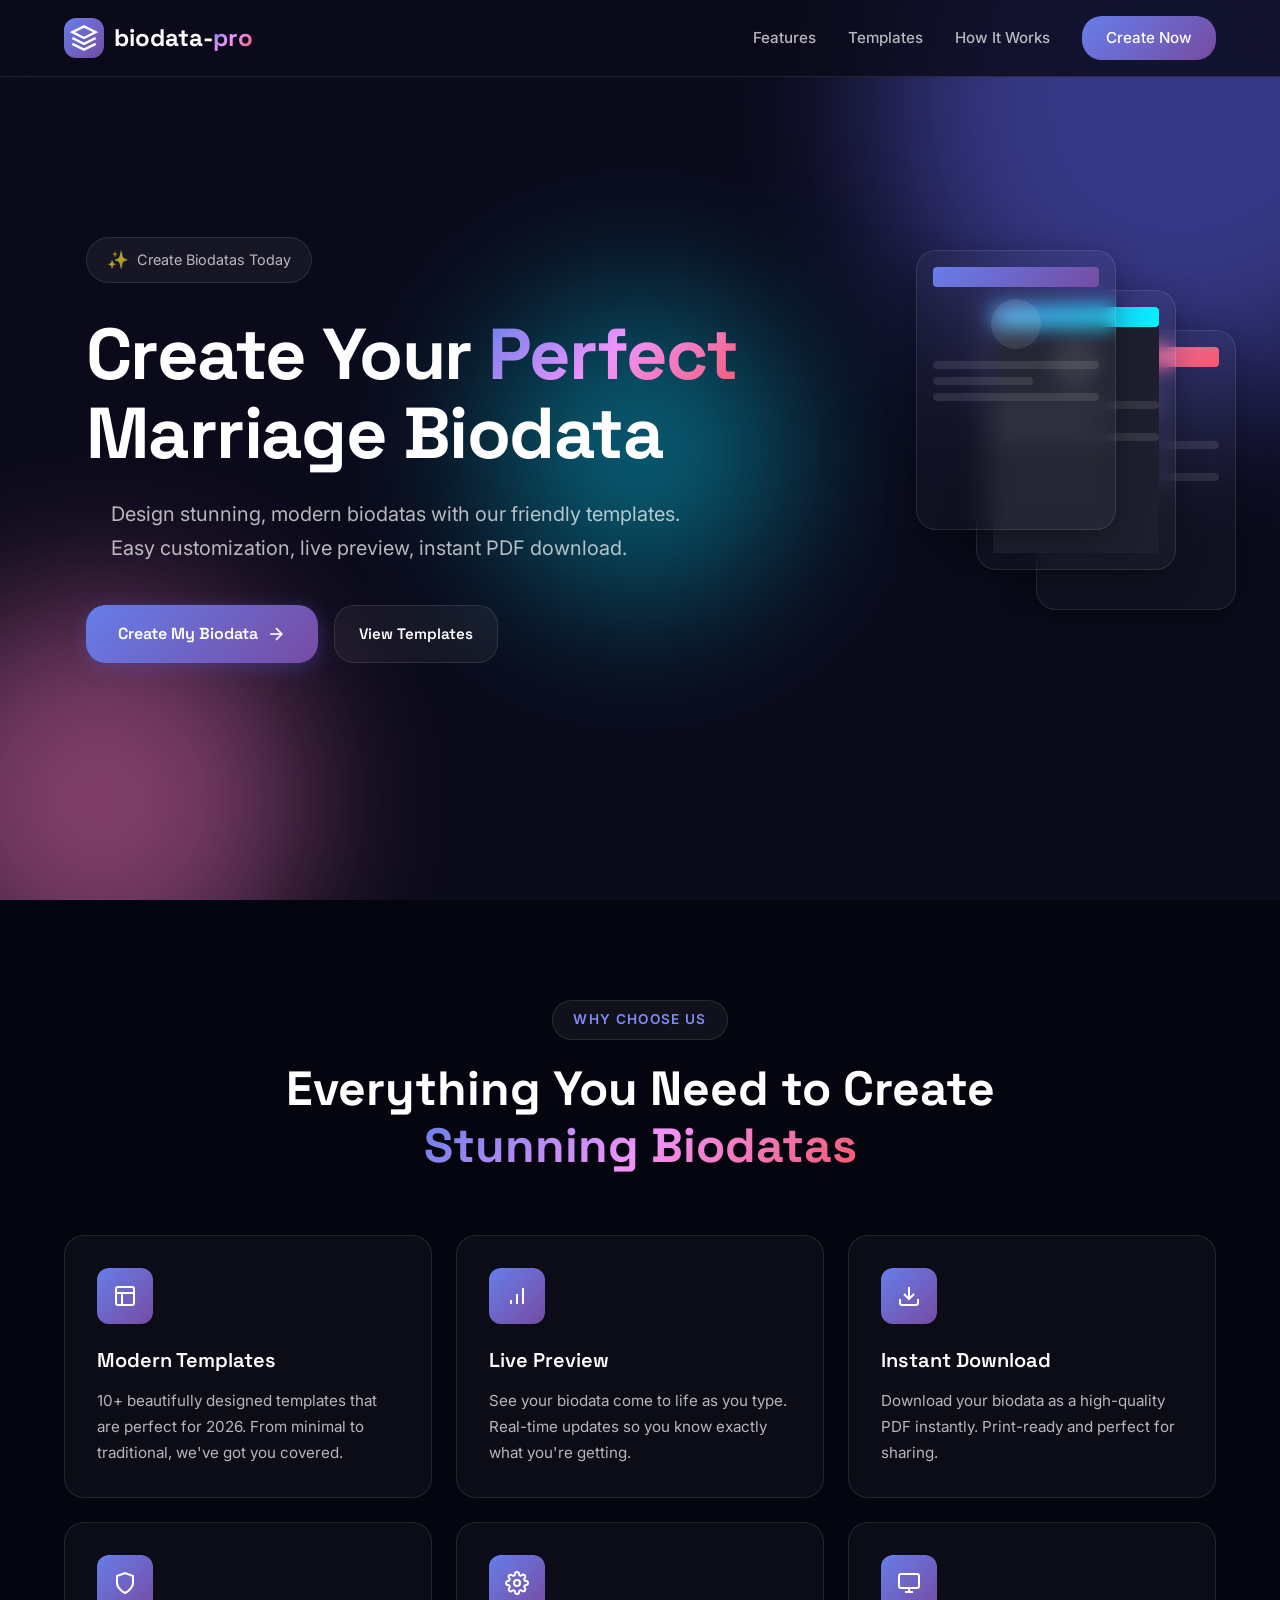
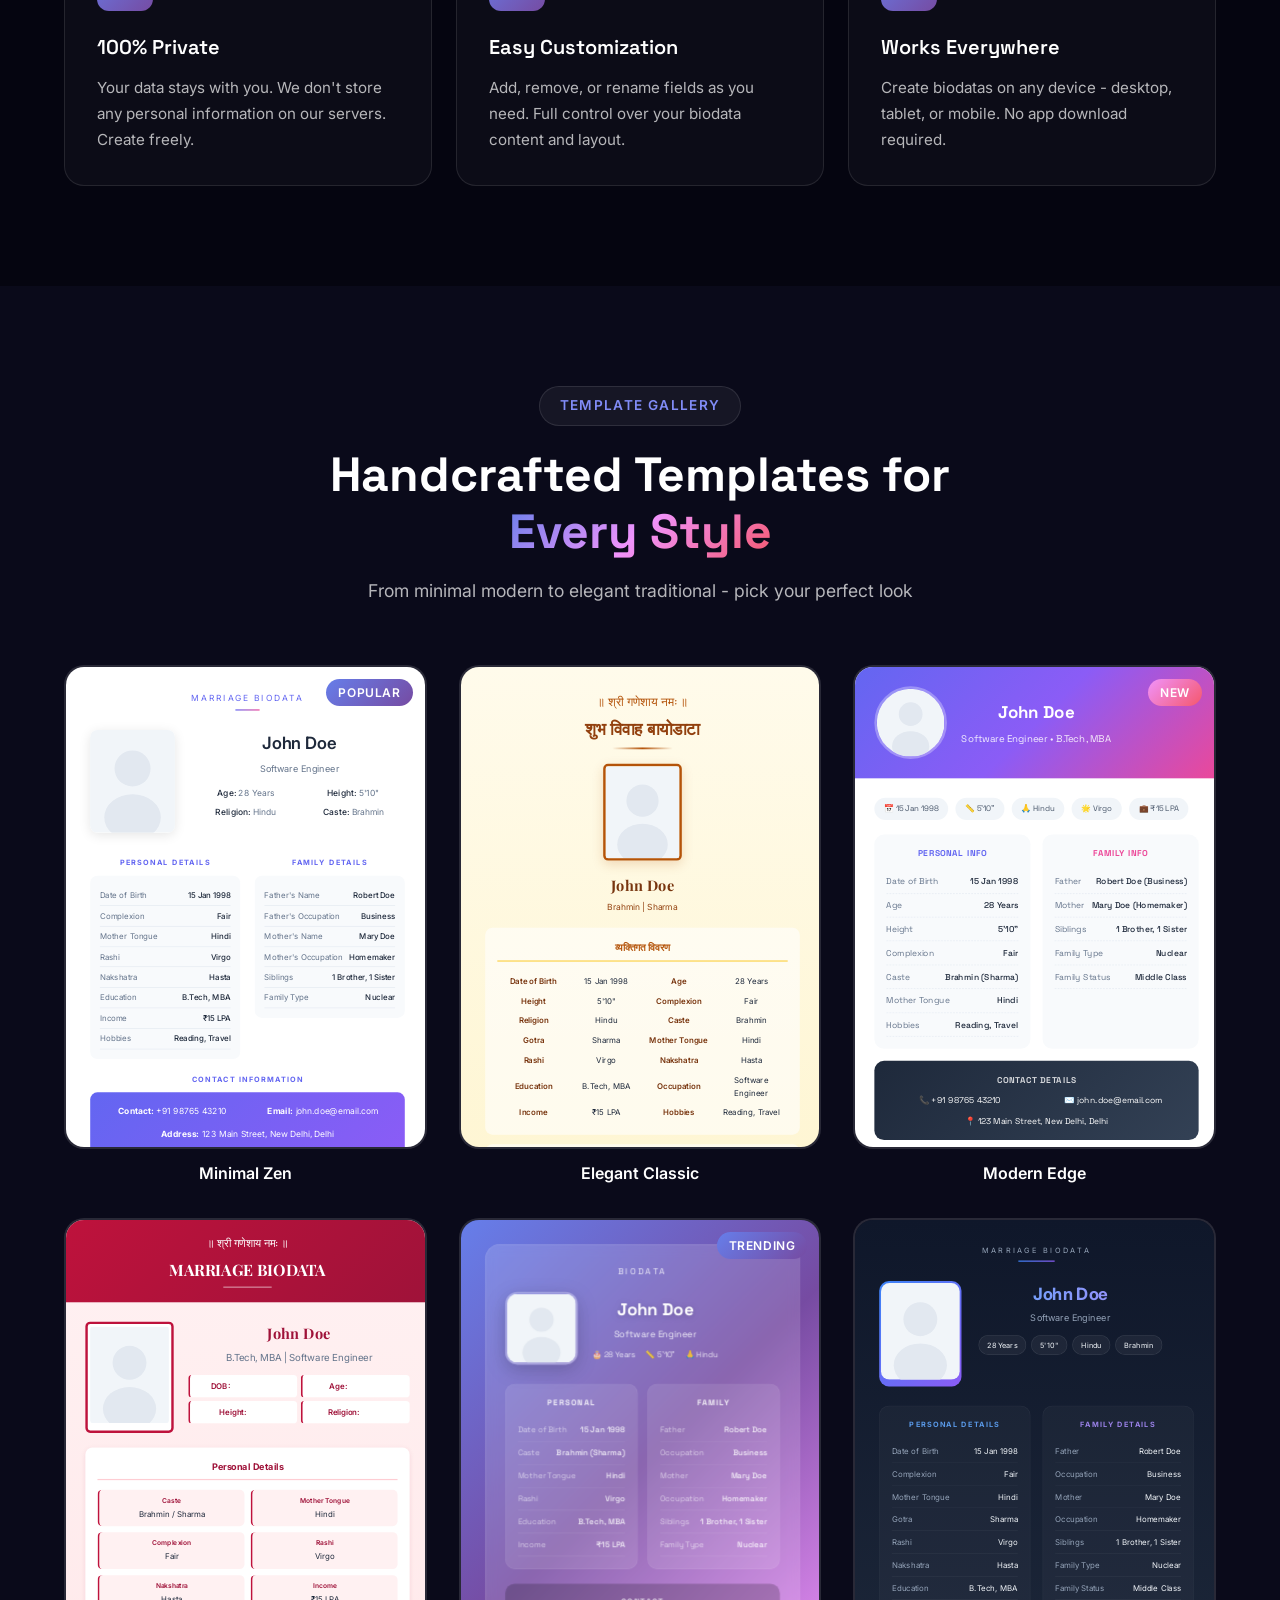
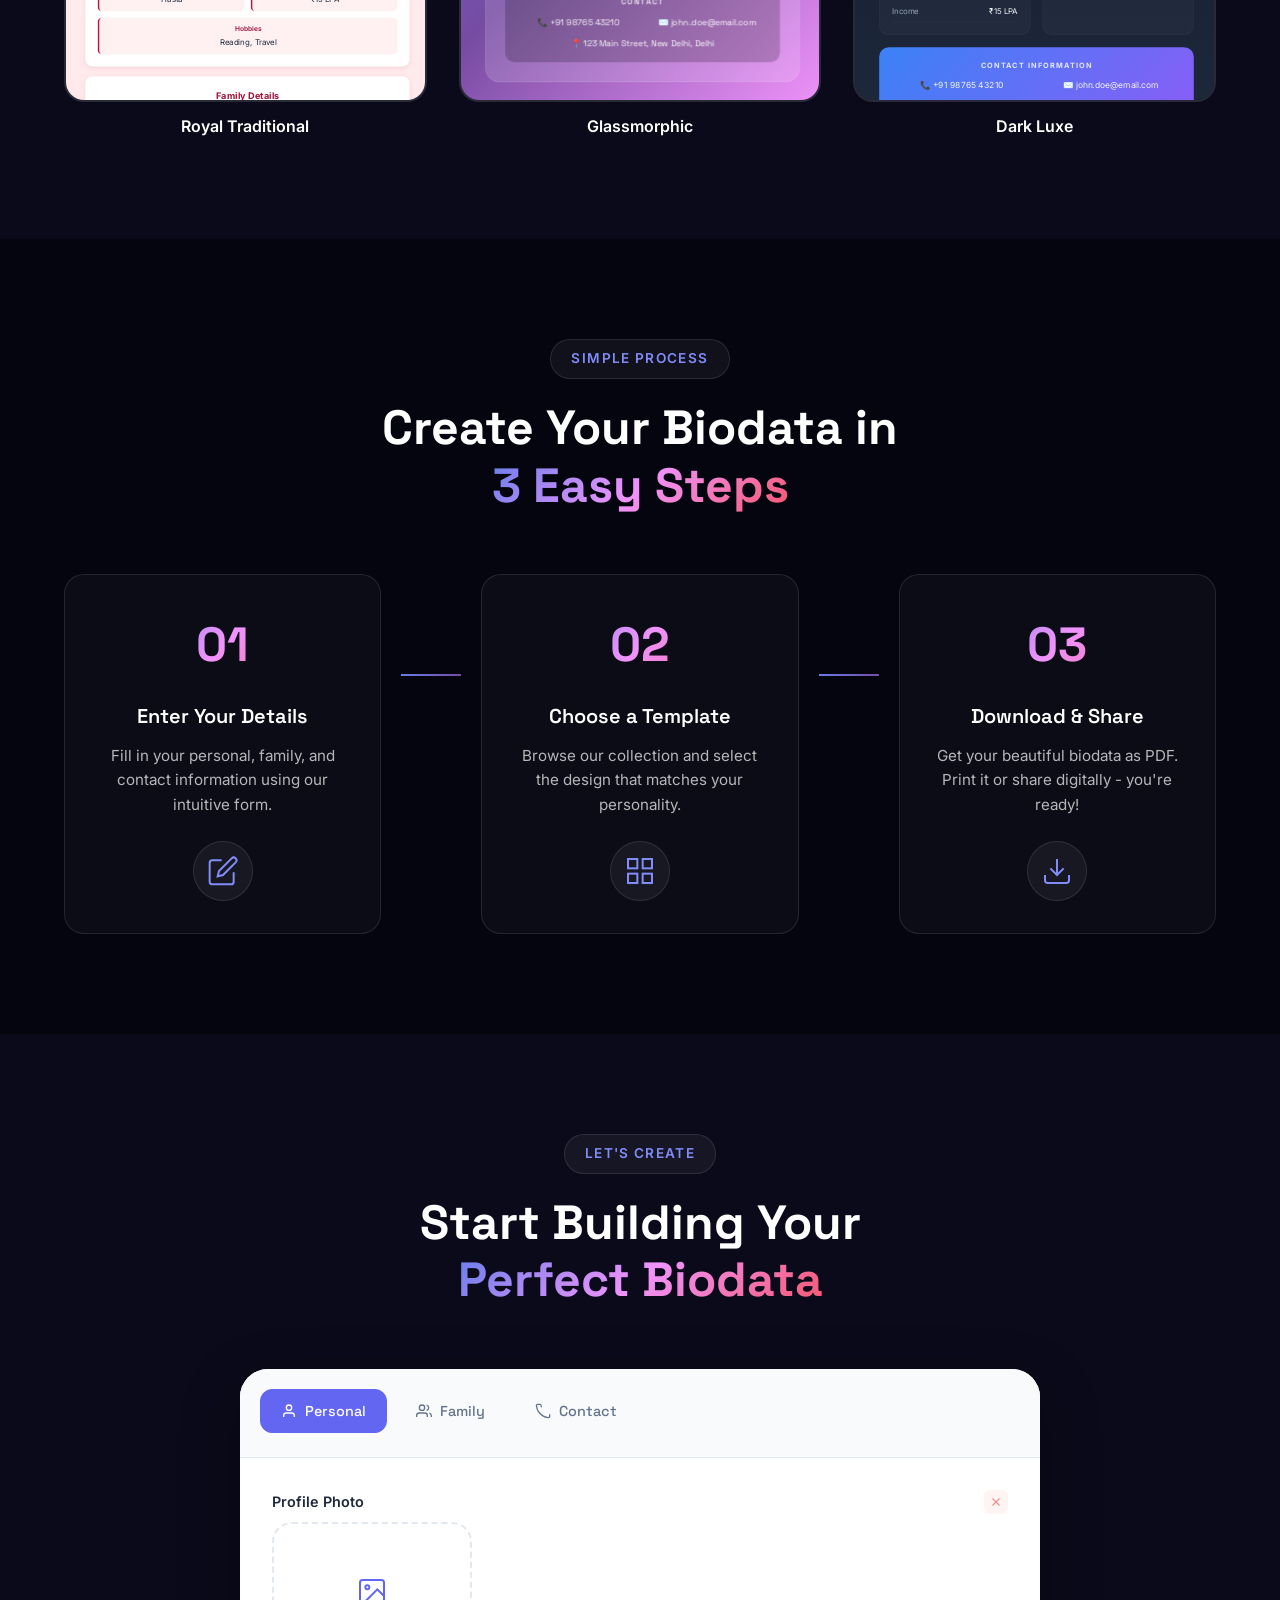
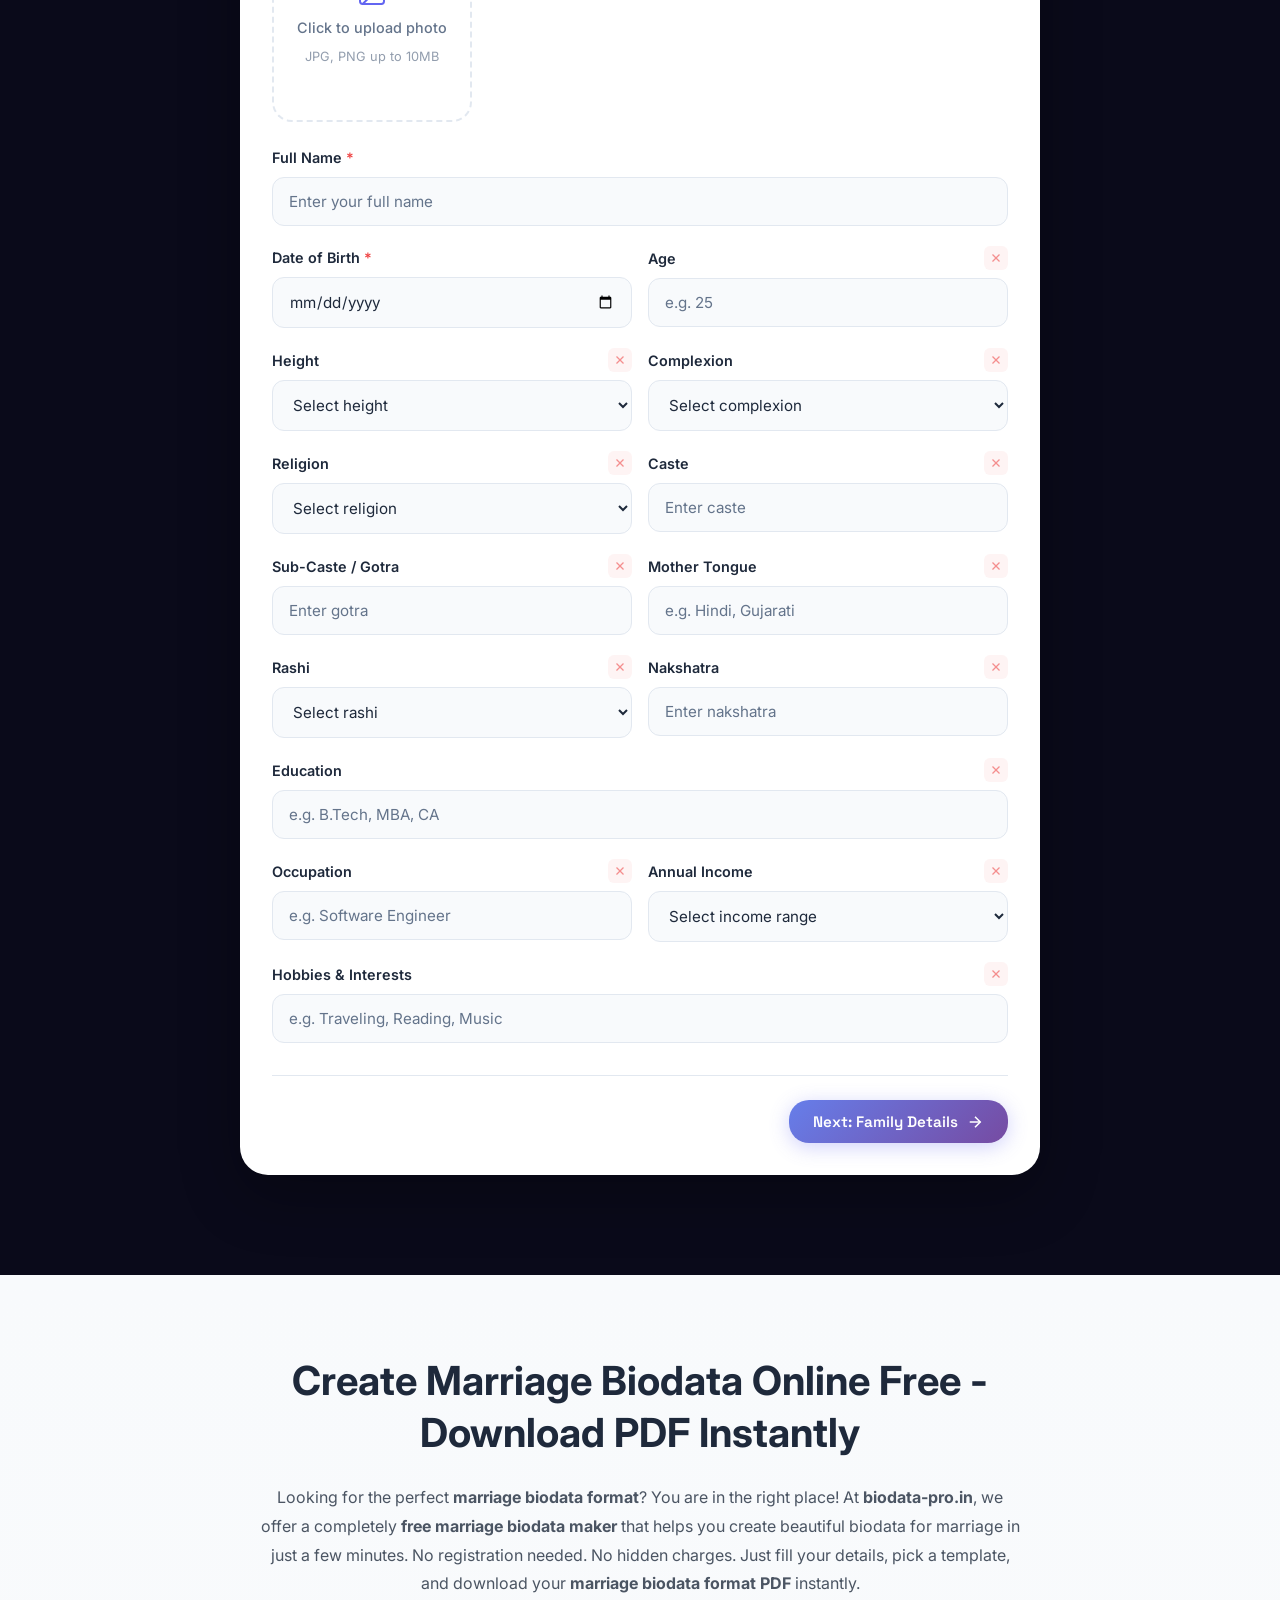
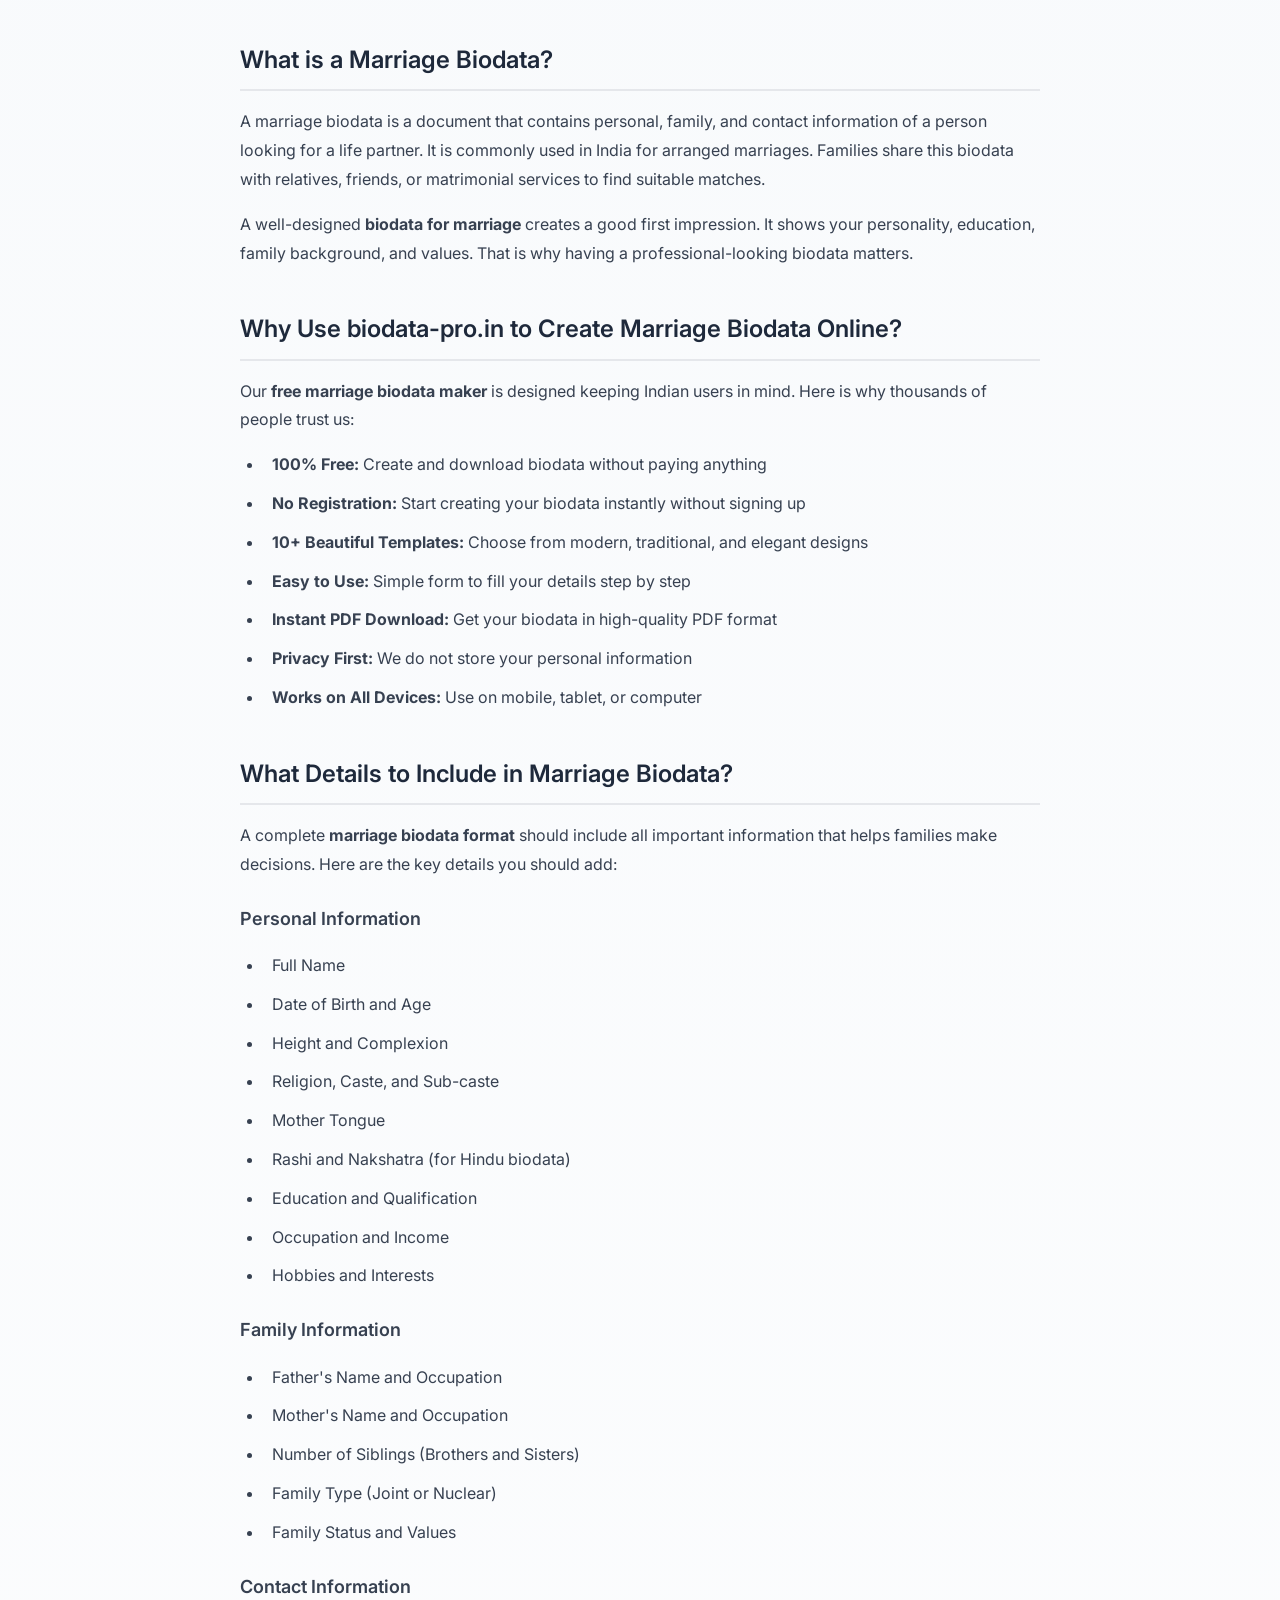
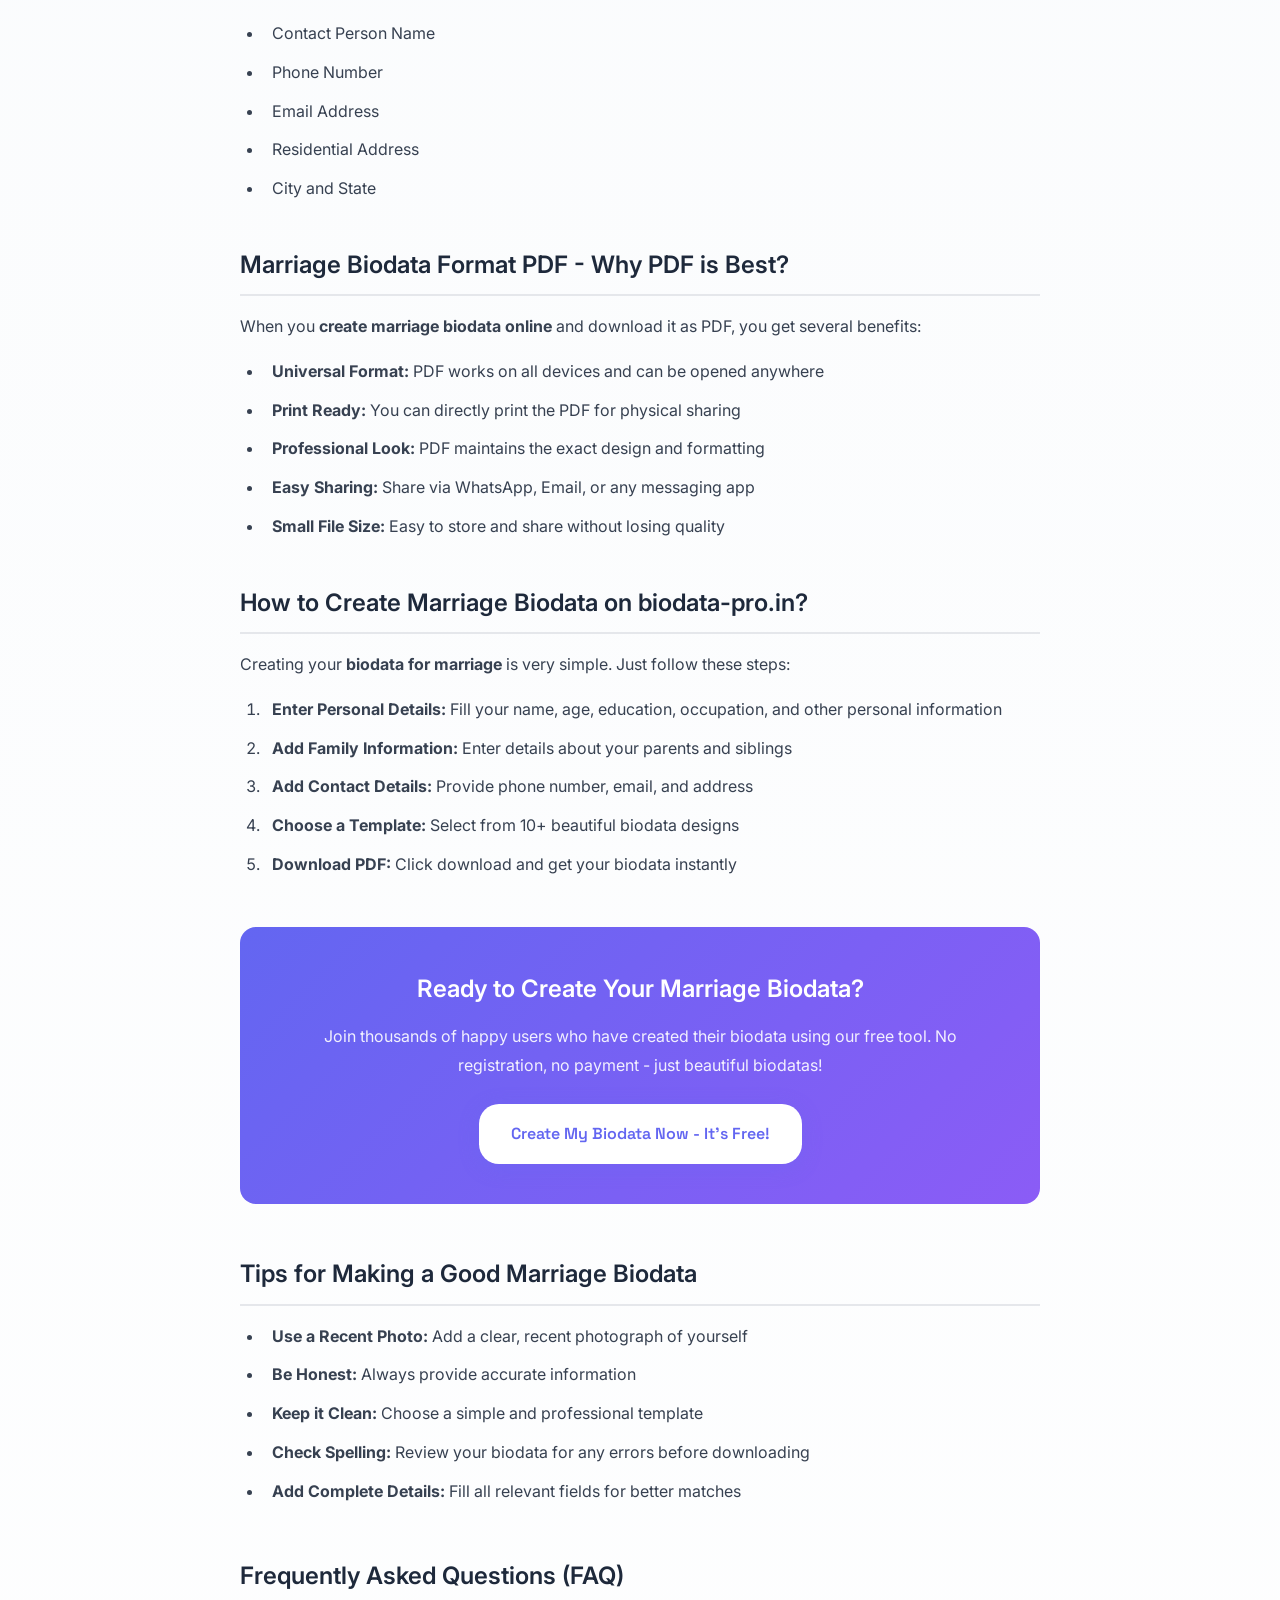
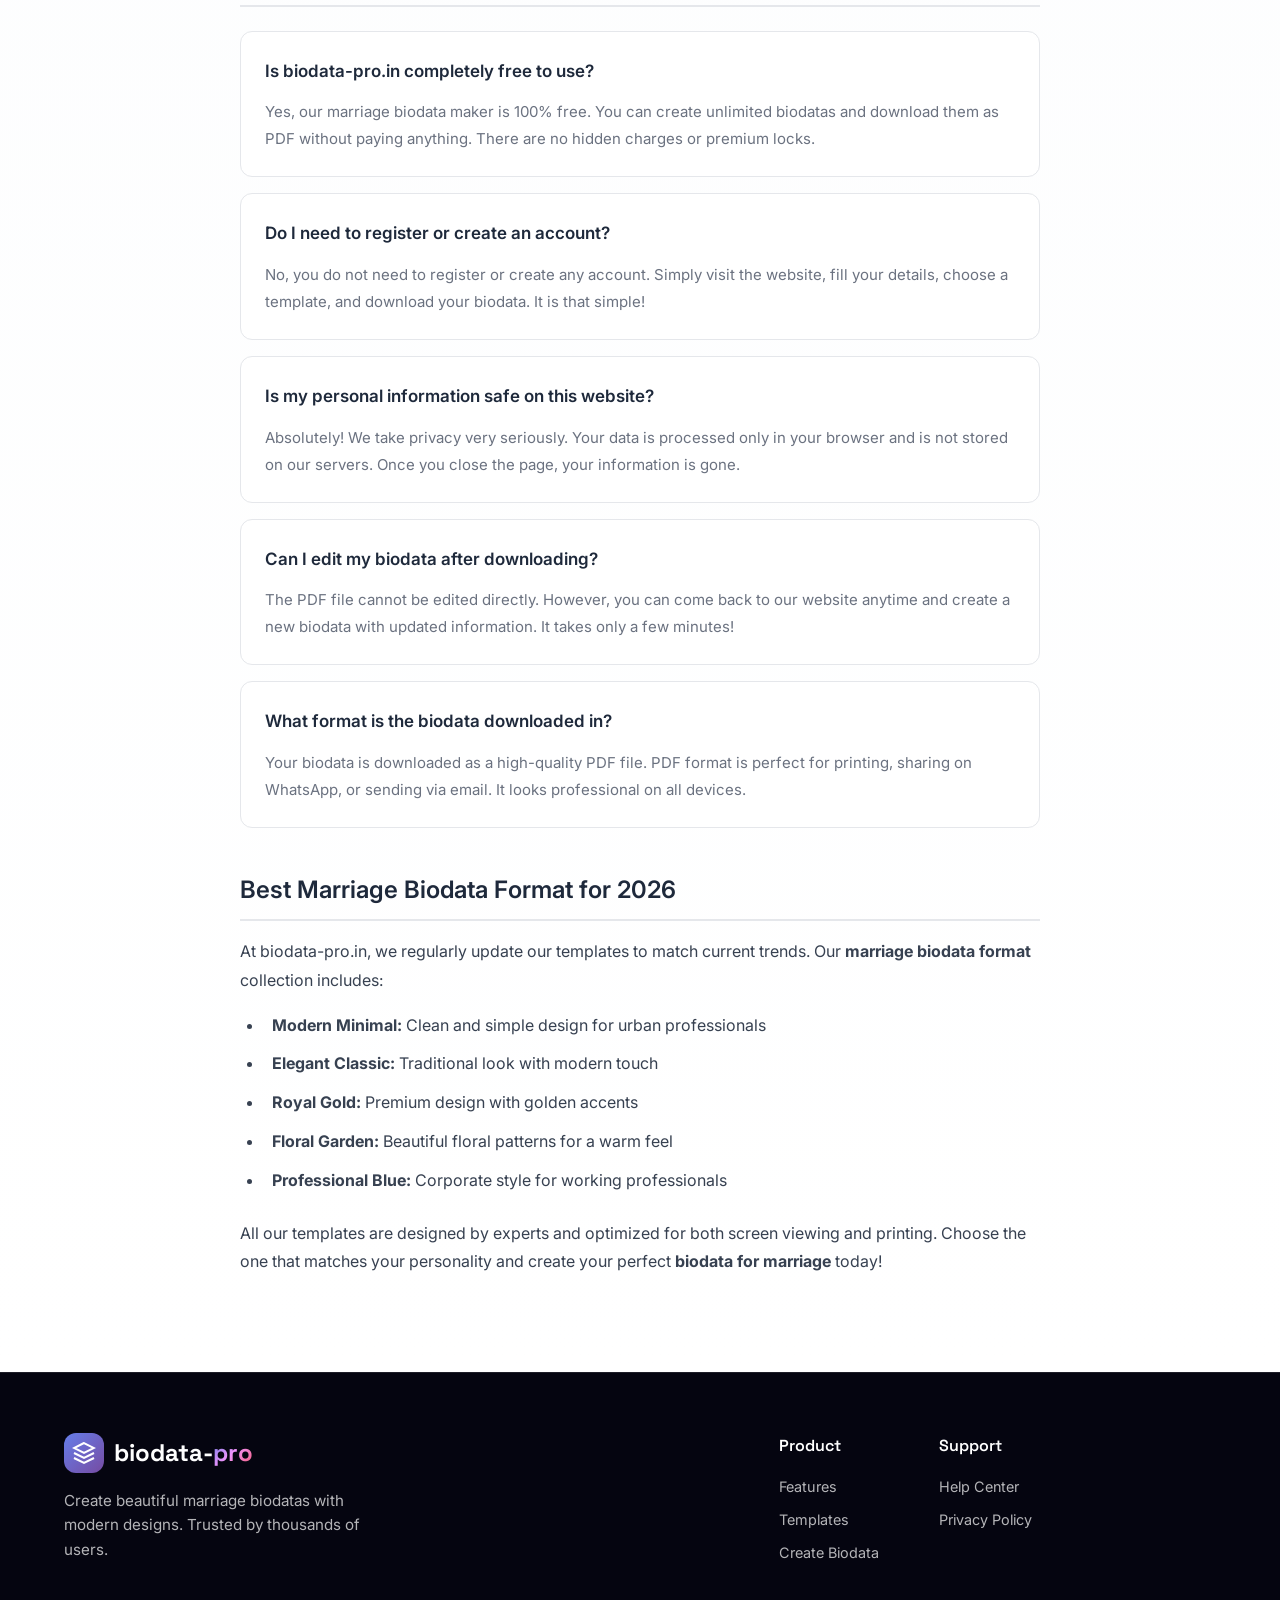
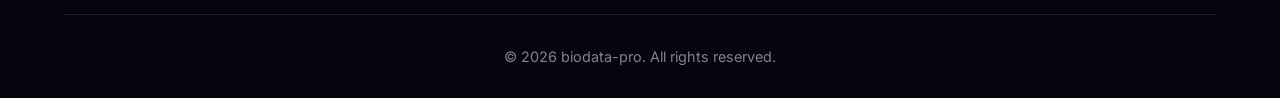
==== index.html @ 22c86930 "Move frontend files to root" ====
<!DOCTYPE html>
<html lang="en">
<head>
    <meta charset="UTF-8">
    <meta name="viewport" content="width=device-width, initial-scale=1.0">
    <title>Marriage Biodata Format PDF | Free Biodata Maker Online</title>
    <meta name="description" content="Create marriage biodata online free. Download biodata for marriage in PDF format. 10+ templates, easy to use biodata maker at biodata-pro.in.">
    <meta name="keywords" content="marriage biodata format, create marriage biodata online, marriage biodata format pdf, biodata for marriage, free marriage biodata maker">
    <link rel="canonical" href="https://biodata-pro.in/">
    
    <!-- Fonts -->
    <link rel="preconnect" href="https://fonts.googleapis.com">
    <link rel="preconnect" href="https://fonts.gstatic.com" crossorigin>
    <link href="https://fonts.googleapis.com/css2?family=Space+Grotesk:wght@300;400;500;600;700&family=Inter:wght@300;400;500;600;700&family=Playfair+Display:wght@400;500;600;700&display=swap" rel="stylesheet">
    
    <!-- Styles -->
    <link rel="stylesheet" href="./style.css">
</head>
<body>
    <!-- Navigation -->
    <nav class="navbar">
        <div class="nav-container">
            <a href="#" class="nav-logo">
                <div class="logo-icon">
                    <svg width="28" height="28" viewBox="0 0 24 24" fill="none" stroke="currentColor" stroke-width="2">
                        <path d="M12 2L2 7l10 5 10-5-10-5z"/>
                        <path d="M2 17l10 5 10-5"/>
                        <path d="M2 12l10 5 10-5"/>
                    </svg>
                </div>
                <span>biodata-<span class="logo-accent">pro</span></span>
            </a>
            <div class="nav-links">
                <a href="#features">Features</a>
                <a href="#templates">Templates</a>
                <a href="#how-it-works">How It Works</a>
                <a href="#create" class="nav-cta">Create Now</a>
            </div>
            <button class="mobile-menu-btn" id="mobileMenuBtn">
                <svg width="24" height="24" viewBox="0 0 24 24" fill="none" stroke="currentColor" stroke-width="2">
                    <line x1="3" y1="12" x2="21" y2="12"/>
                    <line x1="3" y1="6" x2="21" y2="6"/>
                    <line x1="3" y1="18" x2="21" y2="18"/>
                </svg>
            </button>
        </div>
    </nav>

    <!-- Hero Section -->
    <section class="hero">
        <div class="hero-bg">
            <div class="gradient-orb orb-1"></div>
            <div class="gradient-orb orb-2"></div>
            <div class="gradient-orb orb-3"></div>
        </div>
        <div class="hero-container">
            <div class="hero-badge">
                <span class="badge-icon">✨</span>
                <span>Create Biodatas Today</span>
            </div>
            <h1 class="hero-title">
                Create Your <span class="gradient-text">Perfect</span><br>
                Marriage Biodata
            </h1>
            <p class="hero-subtitle">
                Design stunning, modern biodatas with our friendly templates. 
                Easy customization, live preview, instant PDF download.
            </p>
            <div class="hero-actions">
                <a href="#create" class="btn btn-primary btn-large">
                    <span>Create My Biodata</span>
                    <svg width="20" height="20" viewBox="0 0 24 24" fill="none" stroke="currentColor" stroke-width="2">
                        <path d="M5 12h14"/>
                        <path d="M12 5l7 7-7 7"/>
                    </svg>
                </a>
                <a href="#templates" class="btn btn-glass">
                    <span>View Templates</span>
                </a>
            </div>
            <!-- <div class="hero-stats">
                <div class="stat">
                    <span class="stat-number">50K+</span>
                    <span class="stat-label">Happy Users</span>
                </div>
                <div class="stat-divider"></div>
                <div class="stat">
                    <span class="stat-number">10+</span>
                    <span class="stat-label">Premium Templates</span>
                </div>
                <div class="stat-divider"></div>
                <div class="stat">
                    <span class="stat-number">4.9</span>
                    <span class="stat-label">User Rating</span>
                </div>
            </div> -->
        </div>
        <div class="hero-visual">
            <div class="preview-cards">
                <div class="preview-card card-1">
                    <div class="mini-template">
                        <div class="mt-header"></div>
                        <div class="mt-photo"></div>
                        <div class="mt-lines">
                            <div class="mt-line"></div>
                            <div class="mt-line short"></div>
                            <div class="mt-line"></div>
                        </div>
                    </div>
                </div>
                <div class="preview-card card-2">
                    <div class="mini-template dark">
                        <div class="mt-header"></div>
                        <div class="mt-photo"></div>
                        <div class="mt-lines">
                            <div class="mt-line"></div>
                            <div class="mt-line short"></div>
                            <div class="mt-line"></div>
                        </div>
                    </div>
                </div>
                <div class="preview-card card-3">
                    <div class="mini-template gradient">
                        <div class="mt-header"></div>
                        <div class="mt-photo"></div>
                        <div class="mt-lines">
                            <div class="mt-line"></div>
                            <div class="mt-line short"></div>
                            <div class="mt-line"></div>
                        </div>
                    </div>
                </div>
            </div>
        </div>
    </section>

    <!-- Features Section -->
    <section class="features" id="features">
        <div class="container">
            <div class="section-header">
                <span class="section-badge">Why Choose Us</span>
                <h2 class="section-title">Everything You Need to Create<br><span class="gradient-text">Stunning Biodatas</span></h2>
            </div>
            <div class="features-grid">
                <div class="feature-card">
                    <div class="feature-icon gradient-bg">
                        <svg width="24" height="24" viewBox="0 0 24 24" fill="none" stroke="currentColor" stroke-width="2">
                            <rect x="3" y="3" width="18" height="18" rx="2" ry="2"/>
                            <line x1="3" y1="9" x2="21" y2="9"/>
                            <line x1="9" y1="21" x2="9" y2="9"/>
                        </svg>
                    </div>
                    <h3>Modern Templates</h3>
                    <p>10+ beautifully designed templates that are perfect for 2026. From minimal to traditional, we've got you covered.</p>
                </div>
                <div class="feature-card">
                    <div class="feature-icon gradient-bg">
                        <svg width="24" height="24" viewBox="0 0 24 24" fill="none" stroke="currentColor" stroke-width="2">
                            <path d="M12 20V10"/>
                            <path d="M18 20V4"/>
                            <path d="M6 20v-4"/>
                        </svg>
                    </div>
                    <h3>Live Preview</h3>
                    <p>See your biodata come to life as you type. Real-time updates so you know exactly what you're getting.</p>
                </div>
                <div class="feature-card">
                    <div class="feature-icon gradient-bg">
                        <svg width="24" height="24" viewBox="0 0 24 24" fill="none" stroke="currentColor" stroke-width="2">
                            <path d="M21 15v4a2 2 0 0 1-2 2H5a2 2 0 0 1-2-2v-4"/>
                            <polyline points="7 10 12 15 17 10"/>
                            <line x1="12" y1="15" x2="12" y2="3"/>
                        </svg>
                    </div>
                    <h3>Instant Download</h3>
                    <p>Download your biodata as a high-quality PDF instantly. Print-ready and perfect for sharing.</p>
                </div>
                <div class="feature-card">
                    <div class="feature-icon gradient-bg">
                        <svg width="24" height="24" viewBox="0 0 24 24" fill="none" stroke="currentColor" stroke-width="2">
                            <path d="M12 22s8-4 8-10V5l-8-3-8 3v7c0 6 8 10 8 10z"/>
                        </svg>
                    </div>
                    <h3>100% Private</h3>
                    <p>Your data stays with you. We don't store any personal information on our servers. Create freely.</p>
                </div>
                <div class="feature-card">
                    <div class="feature-icon gradient-bg">
                        <svg width="24" height="24" viewBox="0 0 24 24" fill="none" stroke="currentColor" stroke-width="2">
                            <circle cx="12" cy="12" r="3"/>
                            <path d="M19.4 15a1.65 1.65 0 0 0 .33 1.82l.06.06a2 2 0 0 1 0 2.83 2 2 0 0 1-2.83 0l-.06-.06a1.65 1.65 0 0 0-1.82-.33 1.65 1.65 0 0 0-1 1.51V21a2 2 0 0 1-2 2 2 2 0 0 1-2-2v-.09A1.65 1.65 0 0 0 9 19.4a1.65 1.65 0 0 0-1.82.33l-.06.06a2 2 0 0 1-2.83 0 2 2 0 0 1 0-2.83l.06-.06a1.65 1.65 0 0 0 .33-1.82 1.65 1.65 0 0 0-1.51-1H3a2 2 0 0 1-2-2 2 2 0 0 1 2-2h.09A1.65 1.65 0 0 0 4.6 9a1.65 1.65 0 0 0-.33-1.82l-.06-.06a2 2 0 0 1 0-2.83 2 2 0 0 1 2.83 0l.06.06a1.65 1.65 0 0 0 1.82.33H9a1.65 1.65 0 0 0 1-1.51V3a2 2 0 0 1 2-2 2 2 0 0 1 2 2v.09a1.65 1.65 0 0 0 1 1.51 1.65 1.65 0 0 0 1.82-.33l.06-.06a2 2 0 0 1 2.83 0 2 2 0 0 1 0 2.83l-.06.06a1.65 1.65 0 0 0-.33 1.82V9a1.65 1.65 0 0 0 1.51 1H21a2 2 0 0 1 2 2 2 2 0 0 1-2 2h-.09a1.65 1.65 0 0 0-1.51 1z"/>
                        </svg>
                    </div>
                    <h3>Easy Customization</h3>
                    <p>Add, remove, or rename fields as you need. Full control over your biodata content and layout.</p>
                </div>
                <div class="feature-card">
                    <div class="feature-icon gradient-bg">
                        <svg width="24" height="24" viewBox="0 0 24 24" fill="none" stroke="currentColor" stroke-width="2">
                            <rect x="2" y="3" width="20" height="14" rx="2" ry="2"/>
                            <line x1="8" y1="21" x2="16" y2="21"/>
                            <line x1="12" y1="17" x2="12" y2="21"/>
                        </svg>
                    </div>
                    <h3>Works Everywhere</h3>
                    <p>Create biodatas on any device - desktop, tablet, or mobile. No app download required.</p>
                </div>
            </div>
        </div>
    </section>

    <!-- Templates Preview Section -->
    <section class="templates-section" id="templates">
        <div class="container">
            <div class="section-header">
                <span class="section-badge">Template Gallery</span>
                <h2 class="section-title">Handcrafted Templates for<br><span class="gradient-text">Every Style</span></h2>
                <p class="section-desc">From minimal modern to elegant traditional - pick your perfect look</p>
            </div>
            <div class="templates-showcase">
                <div class="template-preview-grid" id="templateGallery">
                    <!-- Templates will be rendered by JavaScript -->
                </div>
            </div>
        </div>
    </section>

    <!-- How It Works Section -->
    <section class="how-it-works" id="how-it-works">
        <div class="container">
            <div class="section-header">
                <span class="section-badge">Simple Process</span>
                <h2 class="section-title">Create Your Biodata in<br><span class="gradient-text">3 Easy Steps</span></h2>
            </div>
            <div class="steps-container">
                <div class="step">
                    <div class="step-number">01</div>
                    <div class="step-content">
                        <h3>Enter Your Details</h3>
                        <p>Fill in your personal, family, and contact information using our intuitive form.</p>
                    </div>
                    <div class="step-icon">
                        <svg width="32" height="32" viewBox="0 0 24 24" fill="none" stroke="currentColor" stroke-width="1.5">
                            <path d="M11 4H4a2 2 0 0 0-2 2v14a2 2 0 0 0 2 2h14a2 2 0 0 0 2-2v-7"/>
                            <path d="M18.5 2.5a2.121 2.121 0 0 1 3 3L12 15l-4 1 1-4 9.5-9.5z"/>
                        </svg>
                    </div>
                </div>
                <div class="step-connector"></div>
                <div class="step">
                    <div class="step-number">02</div>
                    <div class="step-content">
                        <h3>Choose a Template</h3>
                        <p>Browse our collection and select the design that matches your personality.</p>
                    </div>
                    <div class="step-icon">
                        <svg width="32" height="32" viewBox="0 0 24 24" fill="none" stroke="currentColor" stroke-width="1.5">
                            <rect x="3" y="3" width="7" height="7"/>
                            <rect x="14" y="3" width="7" height="7"/>
                            <rect x="14" y="14" width="7" height="7"/>
                            <rect x="3" y="14" width="7" height="7"/>
                        </svg>
                    </div>
                </div>
                <div class="step-connector"></div>
                <div class="step">
                    <div class="step-number">03</div>
                    <div class="step-content">
                        <h3>Download & Share</h3>
                        <p>Get your beautiful biodata as PDF. Print it or share digitally - you're ready!</p>
                    </div>
                    <div class="step-icon">
                        <svg width="32" height="32" viewBox="0 0 24 24" fill="none" stroke="currentColor" stroke-width="1.5">
                            <path d="M21 15v4a2 2 0 0 1-2 2H5a2 2 0 0 1-2-2v-4"/>
                            <polyline points="7 10 12 15 17 10"/>
                            <line x1="12" y1="15" x2="12" y2="3"/>
                        </svg>
                    </div>
                </div>
            </div>
        </div>
    </section>

    <!-- Biodata Creator Section -->
    <section class="creator-section" id="create">
        <div class="container">
            <div class="section-header">
                <span class="section-badge">Let's Create</span>
                <h2 class="section-title">Start Building Your<br><span class="gradient-text">Perfect Biodata</span></h2>
            </div>
            <div class="creator-wrapper">
                <!-- Form Panel -->
                <div class="form-panel">
                    <div class="form-header">
                        <div class="form-tabs">
                            <button class="form-tab active" data-tab="personal">
                                <svg width="16" height="16" viewBox="0 0 24 24" fill="none" stroke="currentColor" stroke-width="2">
                                    <path d="M20 21v-2a4 4 0 0 0-4-4H8a4 4 0 0 0-4 4v2"/>
                                    <circle cx="12" cy="7" r="4"/>
                                </svg>
                                <span>Personal</span>
                            </button>
                            <button class="form-tab" data-tab="family">
                                <svg width="16" height="16" viewBox="0 0 24 24" fill="none" stroke="currentColor" stroke-width="2">
                                    <path d="M17 21v-2a4 4 0 0 0-4-4H5a4 4 0 0 0-4 4v2"/>
                                    <circle cx="9" cy="7" r="4"/>
                                    <path d="M23 21v-2a4 4 0 0 0-3-3.87"/>
                                    <path d="M16 3.13a4 4 0 0 1 0 7.75"/>
                                </svg>
                                <span>Family</span>
                            </button>
                            <button class="form-tab" data-tab="contact">
                                <svg width="16" height="16" viewBox="0 0 24 24" fill="none" stroke="currentColor" stroke-width="2">
                                    <path d="M22 16.92v3a2 2 0 0 1-2.18 2 19.79 19.79 0 0 1-8.63-3.07 19.5 19.5 0 0 1-6-6 19.79 19.79 0 0 1-3.07-8.67A2 2 0 0 1 4.11 2h3a2 2 0 0 1 2 1.72 12.84 12.84 0 0 0 .7 2.81"/>
                                </svg>
                                <span>Contact</span>
                            </button>
                        </div>
                    </div>
                    
                    <form id="biodataForm" class="biodata-form">
                        <!-- Personal Details Tab -->
                        <div class="form-tab-content active" id="personalTab">
                            <div class="form-group photo-upload-group" data-field="photo">
                                <div class="field-label-row">
                                    <label>Profile Photo</label>
                                    <button type="button" class="field-remove-btn" title="Remove this field">
                                        <svg width="14" height="14" viewBox="0 0 24 24" fill="none" stroke="currentColor" stroke-width="2"><line x1="18" y1="6" x2="6" y2="18"/><line x1="6" y1="6" x2="18" y2="18"/></svg>
                                    </button>
                                </div>
                                <div class="photo-upload" id="photoUploadArea">
                                    <input type="file" id="photoInput" accept="image/*" hidden>
                                    <div class="photo-placeholder" id="photoPlaceholder">
                                        <svg width="32" height="32" viewBox="0 0 24 24" fill="none" stroke="currentColor" stroke-width="1.5">
                                            <rect x="3" y="3" width="18" height="18" rx="2" ry="2"/>
                                            <circle cx="8.5" cy="8.5" r="1.5"/>
                                            <polyline points="21 15 16 10 5 21"/>
                                        </svg>
                                        <span>Click to upload photo</span>
                                        <small>JPG, PNG up to 10MB</small>
                                    </div>
                                    <img id="photoPreview" class="photo-preview" src="" alt="Preview" style="display: none;">
                                </div>
                            </div>
                            
                            <div class="form-row">
                                <div class="form-group" data-field="fullName" data-mandatory="true">
                                    <label for="fullName">Full Name <span class="required">*</span></label>
                                    <input type="text" id="fullName" placeholder="Enter your full name">
                                </div>
                            </div>
                            
                            <div class="form-row two-col">
                                <div class="form-group" data-field="dob" data-mandatory="true">
                                    <label for="dob">Date of Birth <span class="required">*</span></label>
                                    <input type="date" id="dob">
                                </div>
                                <div class="form-group" data-field="age">
                                    <div class="field-label-row">
                                        <label for="age">Age</label>
                                        <button type="button" class="field-remove-btn" title="Remove this field">
                                            <svg width="14" height="14" viewBox="0 0 24 24" fill="none" stroke="currentColor" stroke-width="2"><line x1="18" y1="6" x2="6" y2="18"/><line x1="6" y1="6" x2="18" y2="18"/></svg>
                                        </button>
                                    </div>
                                    <input type="number" id="age" placeholder="e.g. 25" min="18" max="99">
                                </div>
                            </div>
                            
                            <div class="form-row two-col">
                                <div class="form-group" data-field="height">
                                    <div class="field-label-row">
                                        <label for="height">Height</label>
                                        <button type="button" class="field-remove-btn" title="Remove this field">
                                            <svg width="14" height="14" viewBox="0 0 24 24" fill="none" stroke="currentColor" stroke-width="2"><line x1="18" y1="6" x2="6" y2="18"/><line x1="6" y1="6" x2="18" y2="18"/></svg>
                                        </button>
                                    </div>
                                    <select id="height">
                                        <option value="">Select height</option>
                                        <option value="4'6&quot; (137 cm)">4'6" (137 cm)</option>
                                        <option value="4'7&quot; (140 cm)">4'7" (140 cm)</option>
                                        <option value="4'8&quot; (142 cm)">4'8" (142 cm)</option>
                                        <option value="4'9&quot; (145 cm)">4'9" (145 cm)</option>
                                        <option value="4'10&quot; (147 cm)">4'10" (147 cm)</option>
                                        <option value="4'11&quot; (150 cm)">4'11" (150 cm)</option>
                                        <option value="5'0&quot; (152 cm)">5'0" (152 cm)</option>
                                        <option value="5'1&quot; (155 cm)">5'1" (155 cm)</option>
                                        <option value="5'2&quot; (157 cm)">5'2" (157 cm)</option>
                                        <option value="5'3&quot; (160 cm)">5'3" (160 cm)</option>
                                        <option value="5'4&quot; (163 cm)">5'4" (163 cm)</option>
                                        <option value="5'5&quot; (165 cm)">5'5" (165 cm)</option>
                                        <option value="5'6&quot; (168 cm)">5'6" (168 cm)</option>
                                        <option value="5'7&quot; (170 cm)">5'7" (170 cm)</option>
                                        <option value="5'8&quot; (173 cm)">5'8" (173 cm)</option>
                                        <option value="5'9&quot; (175 cm)">5'9" (175 cm)</option>
                                        <option value="5'10&quot; (178 cm)">5'10" (178 cm)</option>
                                        <option value="5'11&quot; (180 cm)">5'11" (180 cm)</option>
                                        <option value="6'0&quot; (183 cm)">6'0" (183 cm)</option>
                                        <option value="6'1&quot; (185 cm)">6'1" (185 cm)</option>
                                        <option value="6'2&quot; (188 cm)">6'2" (188 cm)</option>
                                        <option value="6'3&quot; (191 cm)">6'3" (191 cm)</option>
                                        <option value="6'4&quot; (193 cm)">6'4" (193 cm)</option>
                                    </select>
                                </div>
                                <div class="form-group" data-field="complexion">
                                    <div class="field-label-row">
                                        <label for="complexion">Complexion</label>
                                        <button type="button" class="field-remove-btn" title="Remove this field">
                                            <svg width="14" height="14" viewBox="0 0 24 24" fill="none" stroke="currentColor" stroke-width="2"><line x1="18" y1="6" x2="6" y2="18"/><line x1="6" y1="6" x2="18" y2="18"/></svg>
                                        </button>
                                    </div>
                                    <select id="complexion">
                                        <option value="">Select complexion</option>
                                        <option value="Very Fair">Very Fair</option>
                                        <option value="Fair">Fair</option>
                                        <option value="Wheatish">Wheatish</option>
                                        <option value="Wheatish Brown">Wheatish Brown</option>
                                        <option value="Dark">Dark</option>
                                    </select>
                                </div>
                            </div>
                            
                            <div class="form-row two-col">
                                <div class="form-group" data-field="religion">
                                    <div class="field-label-row">
                                        <label for="religion">Religion</label>
                                        <button type="button" class="field-remove-btn" title="Remove this field">
                                            <svg width="14" height="14" viewBox="0 0 24 24" fill="none" stroke="currentColor" stroke-width="2"><line x1="18" y1="6" x2="6" y2="18"/><line x1="6" y1="6" x2="18" y2="18"/></svg>
                                        </button>
                                    </div>
                                    <select id="religion">
                                        <option value="">Select religion</option>
                                        <option value="Hindu">Hindu</option>
                                        <option value="Muslim">Muslim</option>
                                        <option value="Christian">Christian</option>
                                        <option value="Sikh">Sikh</option>
                                        <option value="Buddhist">Buddhist</option>
                                        <option value="Jain">Jain</option>
                                        <option value="Other">Other</option>
                                    </select>
                                </div>
                                <div class="form-group" data-field="caste">
                                    <div class="field-label-row">
                                        <label for="caste">Caste</label>
                                        <button type="button" class="field-remove-btn" title="Remove this field">
                                            <svg width="14" height="14" viewBox="0 0 24 24" fill="none" stroke="currentColor" stroke-width="2"><line x1="18" y1="6" x2="6" y2="18"/><line x1="6" y1="6" x2="18" y2="18"/></svg>
                                        </button>
                                    </div>
                                    <input type="text" id="caste" placeholder="Enter caste">
                                </div>
                            </div>
                            
                            <div class="form-row two-col">
                                <div class="form-group" data-field="subCaste">
                                    <div class="field-label-row">
                                        <label for="subCaste">Sub-Caste / Gotra</label>
                                        <button type="button" class="field-remove-btn" title="Remove this field">
                                            <svg width="14" height="14" viewBox="0 0 24 24" fill="none" stroke="currentColor" stroke-width="2"><line x1="18" y1="6" x2="6" y2="18"/><line x1="6" y1="6" x2="18" y2="18"/></svg>
                                        </button>
                                    </div>
                                    <input type="text" id="subCaste" placeholder="Enter gotra">
                                </div>
                                <div class="form-group" data-field="motherTongue">
                                    <div class="field-label-row">
                                        <label for="motherTongue">Mother Tongue</label>
                                        <button type="button" class="field-remove-btn" title="Remove this field">
                                            <svg width="14" height="14" viewBox="0 0 24 24" fill="none" stroke="currentColor" stroke-width="2"><line x1="18" y1="6" x2="6" y2="18"/><line x1="6" y1="6" x2="18" y2="18"/></svg>
                                        </button>
                                    </div>
                                    <input type="text" id="motherTongue" placeholder="e.g. Hindi, Gujarati">
                                </div>
                            </div>
                            
                            <div class="form-row two-col">
                                <div class="form-group" data-field="rashi">
                                    <div class="field-label-row">
                                        <label for="rashi">Rashi</label>
                                        <button type="button" class="field-remove-btn" title="Remove this field">
                                            <svg width="14" height="14" viewBox="0 0 24 24" fill="none" stroke="currentColor" stroke-width="2"><line x1="18" y1="6" x2="6" y2="18"/><line x1="6" y1="6" x2="18" y2="18"/></svg>
                                        </button>
                                    </div>
                                    <select id="rashi">
                                        <option value="">Select rashi</option>
                                        <option value="Mesh (Aries)">Mesh (Aries)</option>
                                        <option value="Vrishabh (Taurus)">Vrishabh (Taurus)</option>
                                        <option value="Mithun (Gemini)">Mithun (Gemini)</option>
                                        <option value="Kark (Cancer)">Kark (Cancer)</option>
                                        <option value="Singh (Leo)">Singh (Leo)</option>
                                        <option value="Kanya (Virgo)">Kanya (Virgo)</option>
                                        <option value="Tula (Libra)">Tula (Libra)</option>
                                        <option value="Vrishchik (Scorpio)">Vrishchik (Scorpio)</option>
                                        <option value="Dhanu (Sagittarius)">Dhanu (Sagittarius)</option>
                                        <option value="Makar (Capricorn)">Makar (Capricorn)</option>
                                        <option value="Kumbh (Aquarius)">Kumbh (Aquarius)</option>
                                        <option value="Meen (Pisces)">Meen (Pisces)</option>
                                    </select>
                                </div>
                                <div class="form-group" data-field="nakshatra">
                                    <div class="field-label-row">
                                        <label for="nakshatra">Nakshatra</label>
                                        <button type="button" class="field-remove-btn" title="Remove this field">
                                            <svg width="14" height="14" viewBox="0 0 24 24" fill="none" stroke="currentColor" stroke-width="2"><line x1="18" y1="6" x2="6" y2="18"/><line x1="6" y1="6" x2="18" y2="18"/></svg>
                                        </button>
                                    </div>
                                    <input type="text" id="nakshatra" placeholder="Enter nakshatra">
                                </div>
                            </div>
                            
                            <div class="form-row">
                                <div class="form-group" data-field="education">
                                    <div class="field-label-row">
                                        <label for="education">Education</label>
                                        <button type="button" class="field-remove-btn" title="Remove this field">
                                            <svg width="14" height="14" viewBox="0 0 24 24" fill="none" stroke="currentColor" stroke-width="2"><line x1="18" y1="6" x2="6" y2="18"/><line x1="6" y1="6" x2="18" y2="18"/></svg>
                                        </button>
                                    </div>
                                    <input type="text" id="education" placeholder="e.g. B.Tech, MBA, CA">
                                </div>
                            </div>
                            
                            <div class="form-row two-col">
                                <div class="form-group" data-field="occupation">
                                    <div class="field-label-row">
                                        <label for="occupation">Occupation</label>
                                        <button type="button" class="field-remove-btn" title="Remove this field">
                                            <svg width="14" height="14" viewBox="0 0 24 24" fill="none" stroke="currentColor" stroke-width="2"><line x1="18" y1="6" x2="6" y2="18"/><line x1="6" y1="6" x2="18" y2="18"/></svg>
                                        </button>
                                    </div>
                                    <input type="text" id="occupation" placeholder="e.g. Software Engineer">
                                </div>
                                <div class="form-group" data-field="income">
                                    <div class="field-label-row">
                                        <label for="income">Annual Income</label>
                                        <button type="button" class="field-remove-btn" title="Remove this field">
                                            <svg width="14" height="14" viewBox="0 0 24 24" fill="none" stroke="currentColor" stroke-width="2"><line x1="18" y1="6" x2="6" y2="18"/><line x1="6" y1="6" x2="18" y2="18"/></svg>
                                        </button>
                                    </div>
                                    <select id="income">
                                        <option value="">Select income range</option>
                                        <option value="Below ₹2 Lakhs">Below ₹2 Lakhs</option>
                                        <option value="₹2-5 Lakhs">₹2-5 Lakhs</option>
                                        <option value="₹5-10 Lakhs">₹5-10 Lakhs</option>
                                        <option value="₹10-15 Lakhs">₹10-15 Lakhs</option>
                                        <option value="₹15-25 Lakhs">₹15-25 Lakhs</option>
                                        <option value="₹25-50 Lakhs">₹25-50 Lakhs</option>
                                        <option value="₹50 Lakhs - 1 Crore">₹50 Lakhs - 1 Crore</option>
                                        <option value="Above ₹1 Crore">Above ₹1 Crore</option>
                                    </select>
                                </div>
                            </div>
                            
                            <div class="form-row">
                                <div class="form-group" data-field="hobbies">
                                    <div class="field-label-row">
                                        <label for="hobbies">Hobbies & Interests</label>
                                        <button type="button" class="field-remove-btn" title="Remove this field">
                                            <svg width="14" height="14" viewBox="0 0 24 24" fill="none" stroke="currentColor" stroke-width="2"><line x1="18" y1="6" x2="6" y2="18"/><line x1="6" y1="6" x2="18" y2="18"/></svg>
                                        </button>
                                    </div>
                                    <input type="text" id="hobbies" placeholder="e.g. Traveling, Reading, Music">
                                </div>
                            </div>
                            
                            <!-- Personal Tab Navigation -->
                            <div class="form-tab-nav">
                                <div></div>
                                <button type="button" class="btn btn-primary btn-nav-next" data-next="family">
                                    <span>Next: Family Details</span>
                                    <svg width="18" height="18" viewBox="0 0 24 24" fill="none" stroke="currentColor" stroke-width="2">
                                        <path d="M5 12h14"/>
                                        <path d="M12 5l7 7-7 7"/>
                                    </svg>
                                </button>
                            </div>
                        </div>
                        
                        <!-- Family Details Tab -->
                        <div class="form-tab-content" id="familyTab">
                            <div class="form-row two-col">
                                <div class="form-group" data-field="fatherName">
                                    <div class="field-label-row">
                                        <label for="fatherName">Father's Name</label>
                                        <button type="button" class="field-remove-btn" title="Remove this field">
                                            <svg width="14" height="14" viewBox="0 0 24 24" fill="none" stroke="currentColor" stroke-width="2"><line x1="18" y1="6" x2="6" y2="18"/><line x1="6" y1="6" x2="18" y2="18"/></svg>
                                        </button>
                                    </div>
                                    <input type="text" id="fatherName" placeholder="Enter father's name">
                                </div>
                                <div class="form-group" data-field="fatherOccupation">
                                    <div class="field-label-row">
                                        <label for="fatherOccupation">Father's Occupation</label>
                                        <button type="button" class="field-remove-btn" title="Remove this field">
                                            <svg width="14" height="14" viewBox="0 0 24 24" fill="none" stroke="currentColor" stroke-width="2"><line x1="18" y1="6" x2="6" y2="18"/><line x1="6" y1="6" x2="18" y2="18"/></svg>
                                        </button>
                                    </div>
                                    <input type="text" id="fatherOccupation" placeholder="e.g. Business, Retired">
                                </div>
                            </div>
                            
                            <div class="form-row two-col">
                                <div class="form-group" data-field="motherName">
                                    <div class="field-label-row">
                                        <label for="motherName">Mother's Name</label>
                                        <button type="button" class="field-remove-btn" title="Remove this field">
                                            <svg width="14" height="14" viewBox="0 0 24 24" fill="none" stroke="currentColor" stroke-width="2"><line x1="18" y1="6" x2="6" y2="18"/><line x1="6" y1="6" x2="18" y2="18"/></svg>
                                        </button>
                                    </div>
                                    <input type="text" id="motherName" placeholder="Enter mother's name">
                                </div>
                                <div class="form-group" data-field="motherOccupation">
                                    <div class="field-label-row">
                                        <label for="motherOccupation">Mother's Occupation</label>
                                        <button type="button" class="field-remove-btn" title="Remove this field">
                                            <svg width="14" height="14" viewBox="0 0 24 24" fill="none" stroke="currentColor" stroke-width="2"><line x1="18" y1="6" x2="6" y2="18"/><line x1="6" y1="6" x2="18" y2="18"/></svg>
                                        </button>
                                    </div>
                                    <input type="text" id="motherOccupation" placeholder="e.g. Homemaker, Teacher">
                                </div>
                            </div>
                            
                            <div class="form-row">
                                <div class="form-group" data-field="siblings">
                                    <div class="field-label-row">
                                        <label for="siblings">Siblings</label>
                                        <button type="button" class="field-remove-btn" title="Remove this field">
                                            <svg width="14" height="14" viewBox="0 0 24 24" fill="none" stroke="currentColor" stroke-width="2"><line x1="18" y1="6" x2="6" y2="18"/><line x1="6" y1="6" x2="18" y2="18"/></svg>
                                        </button>
                                    </div>
                                    <input type="text" id="siblings" placeholder="e.g. 1 Elder Brother (Married), 1 Younger Sister">
                                </div>
                            </div>
                            
                            <div class="form-row two-col">
                                <div class="form-group" data-field="familyType">
                                    <div class="field-label-row">
                                        <label for="familyType">Family Type</label>
                                        <button type="button" class="field-remove-btn" title="Remove this field">
                                            <svg width="14" height="14" viewBox="0 0 24 24" fill="none" stroke="currentColor" stroke-width="2"><line x1="18" y1="6" x2="6" y2="18"/><line x1="6" y1="6" x2="18" y2="18"/></svg>
                                        </button>
                                    </div>
                                    <select id="familyType">
                                        <option value="">Select family type</option>
                                        <option value="Joint Family">Joint Family</option>
                                        <option value="Nuclear Family">Nuclear Family</option>
                                    </select>
                                </div>
                                <div class="form-group" data-field="familyStatus">
                                    <div class="field-label-row">
                                        <label for="familyStatus">Family Status</label>
                                        <button type="button" class="field-remove-btn" title="Remove this field">
                                            <svg width="14" height="14" viewBox="0 0 24 24" fill="none" stroke="currentColor" stroke-width="2"><line x1="18" y1="6" x2="6" y2="18"/><line x1="6" y1="6" x2="18" y2="18"/></svg>
                                        </button>
                                    </div>
                                    <select id="familyStatus">
                                        <option value="">Select family status</option>
                                        <option value="Middle Class">Middle Class</option>
                                        <option value="Upper Middle Class">Upper Middle Class</option>
                                        <option value="Rich / Affluent">Rich / Affluent</option>
                                    </select>
                                </div>
                            </div>
                            
                            <div class="form-row">
                                <div class="form-group" data-field="aboutFamily">
                                    <div class="field-label-row">
                                        <label for="aboutFamily">About Family</label>
                                        <button type="button" class="field-remove-btn" title="Remove this field">
                                            <svg width="14" height="14" viewBox="0 0 24 24" fill="none" stroke="currentColor" stroke-width="2"><line x1="18" y1="6" x2="6" y2="18"/><line x1="6" y1="6" x2="18" y2="18"/></svg>
                                        </button>
                                    </div>
                                    <textarea id="aboutFamily" rows="4" placeholder="Write about your family values, traditions, etc."></textarea>
                                </div>
                            </div>
                            
                            <!-- Family Tab Navigation -->
                            <div class="form-tab-nav">
                                <button type="button" class="btn btn-outline btn-nav-prev" data-prev="personal">
                                    <svg width="18" height="18" viewBox="0 0 24 24" fill="none" stroke="currentColor" stroke-width="2">
                                        <path d="M19 12H5"/>
                                        <path d="M12 19l-7-7 7-7"/>
                                    </svg>
                                    <span>Previous</span>
                                </button>
                                <button type="button" class="btn btn-primary btn-nav-next" data-next="contact">
                                    <span>Next: Contact Details</span>
                                    <svg width="18" height="18" viewBox="0 0 24 24" fill="none" stroke="currentColor" stroke-width="2">
                                        <path d="M5 12h14"/>
                                        <path d="M12 5l7 7-7 7"/>
                                    </svg>
                                </button>
                            </div>
                        </div>
                        
                        <!-- Contact Details Tab -->
                        <div class="form-tab-content" id="contactTab">
                            <div class="form-row">
                                <div class="form-group" data-field="contactPerson">
                                    <div class="field-label-row">
                                        <label for="contactPerson">Contact Person</label>
                                        <button type="button" class="field-remove-btn" title="Remove this field">
                                            <svg width="14" height="14" viewBox="0 0 24 24" fill="none" stroke="currentColor" stroke-width="2"><line x1="18" y1="6" x2="6" y2="18"/><line x1="6" y1="6" x2="18" y2="18"/></svg>
                                        </button>
                                    </div>
                                    <input type="text" id="contactPerson" placeholder="e.g. Father, Self">
                                </div>
                            </div>
                            
                            <div class="form-row two-col">
                                <div class="form-group" data-field="contactNumber" data-mandatory="true">
                                    <label for="contactNumber">Contact Number <span class="required">*</span></label>
                                    <input type="tel"
                                           id="contactNumber"
                                           placeholder="+91 98765 43210"
                                           required
                                           inputmode="tel"
                                           maxlength="15"
                                           pattern="^\+?[0-9\s-]{10,13}$"
                                           title="Enter a valid mobile number (10-13 digits, optional +, spaces or hyphen).">
                                </div>
                                <div class="form-group" data-field="email">
                                    <div class="field-label-row">
                                        <label for="email">Email (Optional)</label>
                                        <button type="button" class="field-remove-btn" title="Remove this field">
                                            <svg width="14" height="14" viewBox="0 0 24 24" fill="none" stroke="currentColor" stroke-width="2"><line x1="18" y1="6" x2="6" y2="18"/><line x1="6" y1="6" x2="18" y2="18"/></svg>
                                        </button>
                                    </div>
                                    <input type="email"
                                           id="email"
                                           placeholder="email@example.com"
                                           inputmode="email"
                                           pattern="^[^\s@]+@[^\s@]+\.[^\s@]+$"
                                           title="Enter a valid email address like name@example.com.">
                                </div>
                            </div>
                            
                            <div class="form-row">
                                <div class="form-group" data-field="address">
                                    <div class="field-label-row">
                                        <label for="address">Address</label>
                                        <button type="button" class="field-remove-btn" title="Remove this field">
                                            <svg width="14" height="14" viewBox="0 0 24 24" fill="none" stroke="currentColor" stroke-width="2"><line x1="18" y1="6" x2="6" y2="18"/><line x1="6" y1="6" x2="18" y2="18"/></svg>
                                        </button>
                                    </div>
                                    <textarea id="address" rows="3" placeholder="Full residential address"></textarea>
                                </div>
                            </div>
                            
                            <div class="form-row two-col">
                                <div class="form-group" data-field="city">
                                    <div class="field-label-row">
                                        <label for="city">City</label>
                                        <button type="button" class="field-remove-btn" title="Remove this field">
                                            <svg width="14" height="14" viewBox="0 0 24 24" fill="none" stroke="currentColor" stroke-width="2"><line x1="18" y1="6" x2="6" y2="18"/><line x1="6" y1="6" x2="18" y2="18"/></svg>
                                        </button>
                                    </div>
                                    <input type="text" id="city" placeholder="e.g. Mumbai">
                                </div>
                                <div class="form-group" data-field="state">
                                    <div class="field-label-row">
                                        <label for="state">State</label>
                                        <button type="button" class="field-remove-btn" title="Remove this field">
                                            <svg width="14" height="14" viewBox="0 0 24 24" fill="none" stroke="currentColor" stroke-width="2"><line x1="18" y1="6" x2="6" y2="18"/><line x1="6" y1="6" x2="18" y2="18"/></svg>
                                        </button>
                                    </div>
                                    <input type="text" id="state" placeholder="e.g. Maharashtra">
                                </div>
                            </div>
                            
                            <!-- Contact Tab Navigation -->
                            <div class="form-tab-nav">
                                <button type="button" class="btn btn-outline btn-nav-prev" data-prev="family">
                                    <svg width="18" height="18" viewBox="0 0 24 24" fill="none" stroke="currentColor" stroke-width="2">
                                        <path d="M19 12H5"/>
                                        <path d="M12 19l-7-7 7-7"/>
                                    </svg>
                                    <span>Previous</span>
                                </button>
                                <button type="button" id="previewBtn" class="btn btn-primary btn-large">
                                    <svg width="18" height="18" viewBox="0 0 24 24" fill="none" stroke="currentColor" stroke-width="2">
                                        <path d="M1 12s4-8 11-8 11 8 11 8-4 8-11 8-11-8-11-8z"/>
                                        <circle cx="12" cy="12" r="3"/>
                                    </svg>
                                    <span>Preview Templates</span>
                                </button>
                            </div>
                        </div>
                    </form>
                </div>
            </div>
        </div>
    </section>

    <!-- Template Modal -->
    <div id="templateModal" class="modal">
        <div class="modal-overlay"></div>
        <div class="modal-content">
            <div class="modal-header">
                <h3>Preview Your Biodata</h3>
                <button class="modal-close" id="closeModal">
                    <svg width="24" height="24" viewBox="0 0 24 24" fill="none" stroke="currentColor" stroke-width="2">
                        <line x1="18" y1="6" x2="6" y2="18"/>
                        <line x1="6" y1="6" x2="18" y2="18"/>
                    </svg>
                </button>
            </div>
            
            <div class="modal-body">
                <!-- Sidebar: Template Selector -->
                <div class="template-sidebar">
                    <div class="sidebar-title">
                        <svg width="18" height="18" viewBox="0 0 24 24" fill="none" stroke="currentColor" stroke-width="2">
                            <rect x="3" y="3" width="7" height="7"/>
                            <rect x="14" y="3" width="7" height="7"/>
                            <rect x="14" y="14" width="7" height="7"/>
                            <rect x="3" y="14" width="7" height="7"/>
                        </svg>
                        <span>Templates</span>
                    </div>
                    <div id="templateThumbnails" class="template-thumbs">
                        <!-- Populated by JS -->
                    </div>
                </div>
                
                <!-- Main: Preview Area -->
                <div class="preview-main">
                    <div class="preview-wrapper">
                        <div id="biodataPaper" class="biodata-paper">
                            <!-- Template preview rendered by JS -->
                        </div>
                    </div>
                    
                    <div class="preview-actions">
                        <button id="downloadBtn" class="btn btn-primary btn-large">
                            <svg width="18" height="18" viewBox="0 0 24 24" fill="none" stroke="currentColor" stroke-width="2">
                                <path d="M21 15v4a2 2 0 0 1-2 2H5a2 2 0 0 1-2-2v-4"/>
                                <polyline points="7 10 12 15 17 10"/>
                                <line x1="12" y1="15" x2="12" y2="3"/>
                            </svg>
                            <span>Download PDF</span>
                        </button>
                    </div>
                </div>
            </div>
        </div>
    </div>

    <!-- SEO Content Section -->
    <section class="seo-content" id="about">
        <div class="container">
            <article class="seo-article">
                <h1 class="seo-main-title">Create Marriage Biodata Online Free - Download PDF Instantly</h1>
                
                <p class="seo-intro">Looking for the perfect <strong>marriage biodata format</strong>? You are in the right place! At <strong>biodata-pro.in</strong>, we offer a completely <strong>free marriage biodata maker</strong> that helps you create beautiful biodata for marriage in just a few minutes. No registration needed. No hidden charges. Just fill your details, pick a template, and download your <strong>marriage biodata format PDF</strong> instantly.</p>

                <h2>What is a Marriage Biodata?</h2>
                <p>A marriage biodata is a document that contains personal, family, and contact information of a person looking for a life partner. It is commonly used in India for arranged marriages. Families share this biodata with relatives, friends, or matrimonial services to find suitable matches.</p>
                <p>A well-designed <strong>biodata for marriage</strong> creates a good first impression. It shows your personality, education, family background, and values. That is why having a professional-looking biodata matters.</p>

                <h2>Why Use biodata-pro.in to Create Marriage Biodata Online?</h2>
                <p>Our <strong>free marriage biodata maker</strong> is designed keeping Indian users in mind. Here is why thousands of people trust us:</p>
                <ul class="seo-list">
                    <li><strong>100% Free:</strong> Create and download biodata without paying anything</li>
                    <li><strong>No Registration:</strong> Start creating your biodata instantly without signing up</li>
                    <li><strong>10+ Beautiful Templates:</strong> Choose from modern, traditional, and elegant designs</li>
                    <li><strong>Easy to Use:</strong> Simple form to fill your details step by step</li>
                    <li><strong>Instant PDF Download:</strong> Get your biodata in high-quality PDF format</li>
                    <li><strong>Privacy First:</strong> We do not store your personal information</li>
                    <li><strong>Works on All Devices:</strong> Use on mobile, tablet, or computer</li>
                </ul>

                <h2>What Details to Include in Marriage Biodata?</h2>
                <p>A complete <strong>marriage biodata format</strong> should include all important information that helps families make decisions. Here are the key details you should add:</p>
                
                <h3>Personal Information</h3>
                <ul class="seo-list">
                    <li>Full Name</li>
                    <li>Date of Birth and Age</li>
                    <li>Height and Complexion</li>
                    <li>Religion, Caste, and Sub-caste</li>
                    <li>Mother Tongue</li>
                    <li>Rashi and Nakshatra (for Hindu biodata)</li>
                    <li>Education and Qualification</li>
                    <li>Occupation and Income</li>
                    <li>Hobbies and Interests</li>
                </ul>

                <h3>Family Information</h3>
                <ul class="seo-list">
                    <li>Father's Name and Occupation</li>
                    <li>Mother's Name and Occupation</li>
                    <li>Number of Siblings (Brothers and Sisters)</li>
                    <li>Family Type (Joint or Nuclear)</li>
                    <li>Family Status and Values</li>
                </ul>

                <h3>Contact Information</h3>
                <ul class="seo-list">
                    <li>Contact Person Name</li>
                    <li>Phone Number</li>
                    <li>Email Address</li>
                    <li>Residential Address</li>
                    <li>City and State</li>
                </ul>

                <h2>Marriage Biodata Format PDF - Why PDF is Best?</h2>
                <p>When you <strong>create marriage biodata online</strong> and download it as PDF, you get several benefits:</p>
                <ul class="seo-list">
                    <li><strong>Universal Format:</strong> PDF works on all devices and can be opened anywhere</li>
                    <li><strong>Print Ready:</strong> You can directly print the PDF for physical sharing</li>
                    <li><strong>Professional Look:</strong> PDF maintains the exact design and formatting</li>
                    <li><strong>Easy Sharing:</strong> Share via WhatsApp, Email, or any messaging app</li>
                    <li><strong>Small File Size:</strong> Easy to store and share without losing quality</li>
                </ul>

                <h2>How to Create Marriage Biodata on biodata-pro.in?</h2>
                <p>Creating your <strong>biodata for marriage</strong> is very simple. Just follow these steps:</p>
                <ol class="seo-list numbered">
                    <li><strong>Enter Personal Details:</strong> Fill your name, age, education, occupation, and other personal information</li>
                    <li><strong>Add Family Information:</strong> Enter details about your parents and siblings</li>
                    <li><strong>Add Contact Details:</strong> Provide phone number, email, and address</li>
                    <li><strong>Choose a Template:</strong> Select from 10+ beautiful biodata designs</li>
                    <li><strong>Download PDF:</strong> Click download and get your biodata instantly</li>
                </ol>

                <div class="seo-cta-box">
                    <h3>Ready to Create Your Marriage Biodata?</h3>
                    <p>Join thousands of happy users who have created their biodata using our free tool. No registration, no payment - just beautiful biodatas!</p>
                    <a href="#create" class="btn btn-primary btn-large">Create My Biodata Now - It's Free!</a>
                </div>

                <h2>Tips for Making a Good Marriage Biodata</h2>
                <ul class="seo-list">
                    <li><strong>Use a Recent Photo:</strong> Add a clear, recent photograph of yourself</li>
                    <li><strong>Be Honest:</strong> Always provide accurate information</li>
                    <li><strong>Keep it Clean:</strong> Choose a simple and professional template</li>
                    <li><strong>Check Spelling:</strong> Review your biodata for any errors before downloading</li>
                    <li><strong>Add Complete Details:</strong> Fill all relevant fields for better matches</li>
                </ul>

                <h2 class="faq-title">Frequently Asked Questions (FAQ)</h2>
                <div class="faq-section">
                    <div class="faq-item">
                        <h3>Is biodata-pro.in completely free to use?</h3>
                        <p>Yes, our marriage biodata maker is 100% free. You can create unlimited biodatas and download them as PDF without paying anything. There are no hidden charges or premium locks.</p>
                    </div>
                    <div class="faq-item">
                        <h3>Do I need to register or create an account?</h3>
                        <p>No, you do not need to register or create any account. Simply visit the website, fill your details, choose a template, and download your biodata. It is that simple!</p>
                    </div>
                    <div class="faq-item">
                        <h3>Is my personal information safe on this website?</h3>
                        <p>Absolutely! We take privacy very seriously. Your data is processed only in your browser and is not stored on our servers. Once you close the page, your information is gone.</p>
                    </div>
                    <div class="faq-item">
                        <h3>Can I edit my biodata after downloading?</h3>
                        <p>The PDF file cannot be edited directly. However, you can come back to our website anytime and create a new biodata with updated information. It takes only a few minutes!</p>
                    </div>
                    <div class="faq-item">
                        <h3>What format is the biodata downloaded in?</h3>
                        <p>Your biodata is downloaded as a high-quality PDF file. PDF format is perfect for printing, sharing on WhatsApp, or sending via email. It looks professional on all devices.</p>
                    </div>
                </div>

                <h2>Best Marriage Biodata Format for 2026</h2>
                <p>At biodata-pro.in, we regularly update our templates to match current trends. Our <strong>marriage biodata format</strong> collection includes:</p>
                <ul class="seo-list">
                    <li><strong>Modern Minimal:</strong> Clean and simple design for urban professionals</li>
                    <li><strong>Elegant Classic:</strong> Traditional look with modern touch</li>
                    <li><strong>Royal Gold:</strong> Premium design with golden accents</li>
                    <li><strong>Floral Garden:</strong> Beautiful floral patterns for a warm feel</li>
                    <li><strong>Professional Blue:</strong> Corporate style for working professionals</li>
                </ul>
                <p>All our templates are designed by experts and optimized for both screen viewing and printing. Choose the one that matches your personality and create your perfect <strong>biodata for marriage</strong> today!</p>

            </article>
        </div>
    </section>

    <!-- Footer -->
    <footer class="footer">
        <div class="container">
            <div class="footer-content">
                <div class="footer-brand">
                    <a href="#" class="nav-logo">
                        <div class="logo-icon">
                            <svg width="24" height="24" viewBox="0 0 24 24" fill="none" stroke="currentColor" stroke-width="2">
                                <path d="M12 2L2 7l10 5 10-5-10-5z"/>
                                <path d="M2 17l10 5 10-5"/>
                                <path d="M2 12l10 5 10-5"/>
                            </svg>
                        </div>
                        <span>biodata-<span class="logo-accent">pro</span></span>
                    </a>
                    <p>Create beautiful marriage biodatas with modern designs. Trusted by thousands of users.</p>
                </div>
                <div class="footer-links">
                    <div class="footer-column">
                        <h4>Product</h4>
                        <a href="#features">Features</a>
                        <a href="#templates">Templates</a>
                        <a href="#create">Create Biodata</a>
                    </div>
                    <div class="footer-column">
                        <h4>Support</h4>
                        <a href="#about">Help Center</a>
                        <a href="privacy.html">Privacy Policy</a>
                    </div>
                </div>
            </div>
            <div class="footer-bottom">
                <p>&copy; 2026 biodata-pro. All rights reserved.</p>
            </div>
        </div>
    </footer>

    <script src="./script.js"></script>
</body>
</html>
---- style.css ----
/* ============================================
   biodata-pro - Premium Gen-Z Friendly Styles
   Modern, Clean, 2026-Ready Design
   ============================================ */

/* CSS Variables */
:root {
    /* Premium Color Palette */
    --primary: #6366f1;
    --primary-dark: #4f46e5;
    --primary-light: #818cf8;
    --primary-glow: rgba(99, 102, 241, 0.4);
    
    --secondary: #f472b6;
    --secondary-dark: #ec4899;
    
    --accent: #06b6d4;
    --accent-glow: rgba(6, 182, 212, 0.3);
    
    /* Gradient Colors */
    --gradient-1: linear-gradient(135deg, #667eea 0%, #764ba2 100%);
    --gradient-2: linear-gradient(135deg, #f093fb 0%, #f5576c 100%);
    --gradient-3: linear-gradient(135deg, #4facfe 0%, #00f2fe 100%);
    --gradient-text: linear-gradient(135deg, #667eea 0%, #f093fb 50%, #f5576c 100%);
    --gradient-hero: linear-gradient(180deg, #0f0f23 0%, #1a1a3e 50%, #0f0f23 100%);
    
    /* Background Colors */
    --bg-dark: #0a0a1a;
    --bg-darker: #050510;
    --bg-card: rgba(255, 255, 255, 0.03);
    --bg-card-hover: rgba(255, 255, 255, 0.06);
    --bg-glass: rgba(255, 255, 255, 0.05);
    
    /* Light Mode Form Colors */
    --bg-form: #ffffff;
    --bg-input: #f8fafc;
    --bg-input-focus: #ffffff;
    
    /* Text Colors */
    --text-primary: #ffffff;
    --text-secondary: rgba(255, 255, 255, 0.7);
    --text-muted: rgba(255, 255, 255, 0.5);
    --text-dark: #1e293b;
    --text-dark-secondary: #64748b;
    
    /* Border Colors */
    --border-light: rgba(255, 255, 255, 0.1);
    --border-lighter: rgba(255, 255, 255, 0.05);
    --border-form: #e2e8f0;
    
    /* Spacing */
    --container-max: 1200px;
    --section-padding: 100px;
    
    /* Typography */
    --font-primary: 'Space Grotesk', -apple-system, sans-serif;
    --font-secondary: 'Inter', -apple-system, sans-serif;
    --font-serif: 'Playfair Display', Georgia, serif;
    
    /* Effects */
    --radius-sm: 8px;
    --radius-md: 12px;
    --radius-lg: 20px;
    --radius-xl: 28px;
    --shadow-glow: 0 0 40px var(--primary-glow);
    --shadow-card: 0 8px 32px rgba(0, 0, 0, 0.3);
    --transition: all 0.3s cubic-bezier(0.4, 0, 0.2, 1);
}

/* Reset & Base */
*, *::before, *::after {
    box-sizing: border-box;
    margin: 0;
    padding: 0;
}

html {
    scroll-behavior: smooth;
}

body {
    font-family: var(--font-secondary);
    background: var(--bg-dark);
    color: var(--text-primary);
    line-height: 1.6;
    overflow-x: hidden;
    -webkit-font-smoothing: antialiased;
}

/* Container */
.container {
    max-width: var(--container-max);
    margin: 0 auto;
    padding: 0 24px;
}

/* ============================================
   Navigation
   ============================================ */
.navbar {
    position: fixed;
    top: 0;
    left: 0;
    right: 0;
    z-index: 1000;
    padding: 16px 0;
    background: rgba(10, 10, 26, 0.8);
    backdrop-filter: blur(20px);
    border-bottom: 1px solid var(--border-light);
}

.nav-container {
    max-width: var(--container-max);
    margin: 0 auto;
    padding: 0 24px;
    display: flex;
    align-items: center;
    justify-content: space-between;
}

.nav-logo {
    display: flex;
    align-items: center;
    gap: 10px;
    text-decoration: none;
    font-family: var(--font-primary);
    font-size: 1.5rem;
    font-weight: 700;
    color: var(--text-primary);
}

.logo-icon {
    width: 40px;
    height: 40px;
    background: var(--gradient-1);
    border-radius: var(--radius-md);
    display: flex;
    align-items: center;
    justify-content: center;
}

.logo-icon svg {
    color: white;
}

.logo-accent {
    background: var(--gradient-text);
    -webkit-background-clip: text;
    -webkit-text-fill-color: transparent;
    background-clip: text;
}

.nav-links {
    display: flex;
    align-items: center;
    gap: 32px;
}

.nav-links a {
    text-decoration: none;
    color: var(--text-secondary);
    font-size: 0.95rem;
    font-weight: 500;
    transition: var(--transition);
}

.nav-links a:hover {
    color: var(--text-primary);
}

.nav-cta {
    background: var(--gradient-1);
    padding: 10px 24px !important;
    border-radius: var(--radius-lg);
    color: white !important;
}

.nav-cta:hover {
    box-shadow: var(--shadow-glow);
    transform: translateY(-2px);
}

.mobile-menu-btn {
    display: none;
    background: none;
    border: none;
    color: var(--text-primary);
    cursor: pointer;
}

/* ============================================
   Buttons
   ============================================ */
.btn {
    display: inline-flex;
    align-items: center;
    justify-content: center;
    gap: 8px;
    padding: 12px 24px;
    border-radius: var(--radius-lg);
    font-family: var(--font-primary);
    font-weight: 600;
    font-size: 0.95rem;
    text-decoration: none;
    border: none;
    cursor: pointer;
    transition: var(--transition);
}

.btn-primary {
    background: var(--gradient-1);
    color: white;
    box-shadow: 0 4px 20px rgba(99, 102, 241, 0.3);
}

.btn-primary:hover {
    transform: translateY(-2px);
    box-shadow: 0 6px 30px rgba(99, 102, 241, 0.5);
}

.btn-glass {
    background: var(--bg-glass);
    color: var(--text-primary);
    border: 1px solid var(--border-light);
    backdrop-filter: blur(10px);
}

.btn-glass:hover {
    background: var(--bg-card-hover);
    border-color: var(--primary);
}

.btn-large {
    padding: 16px 32px;
    font-size: 1rem;
}

/* ============================================
   Hero Section
   ============================================ */
.hero {
    min-height: 100vh;
    padding: 140px 24px 80px;
    display: flex;
    align-items: center;
    position: relative;
    overflow: hidden;
}

.hero-bg {
    position: absolute;
    inset: 0;
    overflow: hidden;
}

.gradient-orb {
    position: absolute;
    border-radius: 50%;
    filter: blur(80px);
    opacity: 0.5;
}

.orb-1 {
    width: 600px;
    height: 600px;
    background: var(--primary);
    top: -200px;
    right: -200px;
    animation: float 8s ease-in-out infinite;
}

.orb-2 {
    width: 400px;
    height: 400px;
    background: var(--secondary);
    bottom: -100px;
    left: -100px;
    animation: float 10s ease-in-out infinite reverse;
}

.orb-3 {
    width: 300px;
    height: 300px;
    background: var(--accent);
    top: 50%;
    left: 50%;
    transform: translate(-50%, -50%);
    animation: float 12s ease-in-out infinite;
}

@keyframes float {
    0%, 100% { transform: translate(0, 0); }
    33% { transform: translate(30px, -30px); }
    66% { transform: translate(-20px, 20px); }
}

.hero-container {
    max-width: var(--container-max);
    margin: 0 auto;
    text-align: center;
    position: relative;
    z-index: 1;
}

.hero-badge {
    display: inline-flex;
    align-items: center;
    gap: 8px;
    background: var(--bg-glass);
    border: 1px solid var(--border-light);
    padding: 8px 20px;
    border-radius: 50px;
    font-size: 0.9rem;
    color: var(--text-secondary);
    margin-bottom: 32px;
    backdrop-filter: blur(10px);
}

.badge-icon {
    font-size: 1.1rem;
}

.hero-title {
    font-family: var(--font-primary);
    font-size: clamp(2.5rem, 6vw, 4.5rem);
    font-weight: 700;
    line-height: 1.1;
    margin-bottom: 24px;
    letter-spacing: -0.02em;
}

.gradient-text {
    background: var(--gradient-text);
    -webkit-background-clip: text;
    -webkit-text-fill-color: transparent;
    background-clip: text;
}

.hero-subtitle {
    font-size: 1.25rem;
    color: var(--text-secondary);
    max-width: 600px;
    margin: 0 auto 40px;
    line-height: 1.7;
}

.hero-actions {
    display: flex;
    gap: 16px;
    justify-content: center;
    flex-wrap: wrap;
    margin-bottom: 60px;
}

.hero-stats {
    display: flex;
    align-items: center;
    justify-content: center;
    gap: 32px;
    flex-wrap: wrap;
}

.stat {
    text-align: center;
}

.stat-number {
    display: block;
    font-family: var(--font-primary);
    font-size: 2rem;
    font-weight: 700;
    background: var(--gradient-text);
    -webkit-background-clip: text;
    -webkit-text-fill-color: transparent;
    background-clip: text;
}

.stat-label {
    font-size: 0.9rem;
    color: var(--text-muted);
}

.stat-divider {
    width: 1px;
    height: 40px;
    background: var(--border-light);
}

/* Hero Visual */
.hero-visual {
    position: absolute;
    right: 5%;
    top: 50%;
    transform: translateY(-50%);
    z-index: 0;
    display: none;
}

@media (min-width: 1200px) {
    .hero-visual {
        display: block;
    }
    
    .hero-container {
        text-align: left;
        max-width: 60%;
        margin: 0 0 0 5%;
    }
    
    .hero-actions,
    .hero-stats {
        justify-content: flex-start;
    }
}

.preview-cards {
    position: relative;
    width: 300px;
    height: 400px;
}

.preview-card {
    position: absolute;
    width: 200px;
    height: 280px;
    background: var(--bg-card);
    border: 1px solid var(--border-light);
    border-radius: var(--radius-lg);
    padding: 16px;
    backdrop-filter: blur(10px);
    box-shadow: var(--shadow-card);
    transition: var(--transition);
}

.card-1 {
    top: 0;
    left: 0;
    z-index: 3;
    animation: cardFloat 6s ease-in-out infinite;
}

.card-2 {
    top: 40px;
    left: 60px;
    z-index: 2;
    animation: cardFloat 6s ease-in-out 0.5s infinite;
}

.card-3 {
    top: 80px;
    left: 120px;
    z-index: 1;
    animation: cardFloat 6s ease-in-out 1s infinite;
}

@keyframes cardFloat {
    0%, 100% { transform: translateY(0); }
    50% { transform: translateY(-10px); }
}

.mini-template {
    height: 100%;
    display: flex;
    flex-direction: column;
    gap: 12px;
}

.mt-header {
    height: 20px;
    background: var(--gradient-1);
    border-radius: 4px;
}

.mt-photo {
    width: 50px;
    height: 50px;
    border-radius: 50%;
    background: rgba(255,255,255,0.1);
    margin: 0 auto;
}

.mt-lines {
    flex: 1;
    display: flex;
    flex-direction: column;
    gap: 8px;
}

.mt-line {
    height: 8px;
    background: rgba(255,255,255,0.1);
    border-radius: 4px;
}

.mt-line.short {
    width: 60%;
}

.mini-template.dark {
    background: #1e1e2e;
}

.mini-template.dark .mt-header {
    background: var(--gradient-3);
}

.mini-template.gradient .mt-header {
    background: var(--gradient-2);
}

/* ============================================
   Section Headers
   ============================================ */
.section-header {
    text-align: center;
    margin-bottom: 60px;
}

.section-badge {
    display: inline-block;
    padding: 8px 20px;
    background: var(--bg-glass);
    border: 1px solid var(--border-light);
    border-radius: 50px;
    font-size: 0.85rem;
    font-weight: 600;
    color: var(--primary-light);
    text-transform: uppercase;
    letter-spacing: 0.1em;
    margin-bottom: 20px;
}

.section-title {
    font-family: var(--font-primary);
    font-size: clamp(2rem, 4vw, 3rem);
    font-weight: 700;
    line-height: 1.2;
    margin-bottom: 16px;
}

.section-desc {
    font-size: 1.1rem;
    color: var(--text-secondary);
    max-width: 600px;
    margin: 0 auto;
}

/* ============================================
   Features Section
   ============================================ */
.features {
    padding: var(--section-padding) 0;
    background: var(--bg-darker);
    position: relative;
}

.features-grid {
    display: grid;
    grid-template-columns: repeat(auto-fit, minmax(320px, 1fr));
    gap: 24px;
}

.feature-card {
    background: var(--bg-card);
    border: 1px solid var(--border-light);
    border-radius: var(--radius-lg);
    padding: 32px;
    transition: var(--transition);
}

.feature-card:hover {
    background: var(--bg-card-hover);
    border-color: var(--primary);
    transform: translateY(-4px);
}

.feature-icon {
    width: 56px;
    height: 56px;
    border-radius: var(--radius-md);
    display: flex;
    align-items: center;
    justify-content: center;
    margin-bottom: 20px;
}

.feature-icon.gradient-bg {
    background: var(--gradient-1);
}

.feature-icon svg {
    color: white;
}

.feature-card h3 {
    font-family: var(--font-primary);
    font-size: 1.25rem;
    font-weight: 600;
    margin-bottom: 12px;
}

.feature-card p {
    color: var(--text-secondary);
    font-size: 0.95rem;
    line-height: 1.7;
}

/* ============================================
   Templates Section
   ============================================ */
.templates-section {
    padding: var(--section-padding) 0;
    background: var(--bg-dark);
}

.template-preview-grid {
    display: grid;
    grid-template-columns: repeat(auto-fit, minmax(280px, 1fr));
    gap: 32px;
}

.template-item {
    text-align: center;
    cursor: pointer;
}

.template-card {
    position: relative;
    background: var(--bg-card);
    border: 2px solid var(--border-light);
    border-radius: var(--radius-lg);
    aspect-ratio: 3/4;
    transition: var(--transition);
    overflow: hidden;
}

.template-card:hover {
    border-color: var(--primary);
    transform: translateY(-6px);
    box-shadow: 0 12px 40px rgba(99, 102, 241, 0.2);
}

/* Template Preview Container - Scales actual templates */
.template-preview-container {
    width: 600px;
    transform-origin: top left;
    pointer-events: none;
}

.template-badge {
    position: absolute;
    top: 12px;
    right: 12px;
    background: var(--gradient-1);
    color: white;
    font-size: 0.75rem;
    font-weight: 600;
    padding: 4px 12px;
    border-radius: 20px;
    text-transform: uppercase;
    letter-spacing: 0.05em;
    z-index: 10;
}

.template-badge.new {
    background: var(--gradient-2);
}

.template-name {
    display: block;
    margin-top: 12px;
    font-weight: 600;
    color: var(--text-primary);
}

/* ============================================
   How It Works Section
   ============================================ */
.how-it-works {
    padding: var(--section-padding) 0;
    background: var(--bg-darker);
}

.steps-container {
    display: flex;
    align-items: flex-start;
    justify-content: center;
    gap: 20px;
    flex-wrap: wrap;
}

.step {
    flex: 1;
    min-width: 280px;
    max-width: 350px;
    background: var(--bg-card);
    border: 1px solid var(--border-light);
    border-radius: var(--radius-lg);
    padding: 32px;
    position: relative;
    text-align: center;
}

.step-number {
    font-family: var(--font-primary);
    font-size: 3rem;
    font-weight: 700;
    background: var(--gradient-text);
    -webkit-background-clip: text;
    -webkit-text-fill-color: transparent;
    background-clip: text;
    margin-bottom: 16px;
}

.step-content h3 {
    font-family: var(--font-primary);
    font-size: 1.25rem;
    font-weight: 600;
    margin-bottom: 12px;
}

.step-content p {
    color: var(--text-secondary);
    font-size: 0.95rem;
}

.step-icon {
    width: 60px;
    height: 60px;
    background: var(--bg-glass);
    border: 1px solid var(--border-light);
    border-radius: 50%;
    display: flex;
    align-items: center;
    justify-content: center;
    margin: 24px auto 0;
    color: var(--primary-light);
}

.step-connector {
    width: 60px;
    height: 2px;
    background: var(--gradient-1);
    margin-top: 100px;
    display: none;
}

@media (min-width: 1024px) {
    .step-connector {
        display: block;
    }
}

/* ============================================
   Creator Section
   ============================================ */
.creator-section {
    padding: var(--section-padding) 0;
    background: var(--bg-dark);
}

.creator-wrapper {
    max-width: 800px;
    margin: 0 auto;
}

.form-panel {
    background: var(--bg-form);
    border-radius: var(--radius-xl);
    box-shadow: 0 20px 60px rgba(0, 0, 0, 0.3);
    overflow: hidden;
}

.form-header {
    background: var(--bg-input);
    padding: 20px;
    border-bottom: 1px solid var(--border-form);
}

.form-tabs {
    display: flex;
    gap: 8px;
    overflow-x: auto;
    padding-bottom: 4px;
}

.form-tab {
    display: flex;
    align-items: center;
    gap: 8px;
    padding: 12px 20px;
    background: transparent;
    border: 1px solid transparent;
    border-radius: var(--radius-md);
    font-family: var(--font-primary);
    font-size: 0.9rem;
    font-weight: 500;
    color: var(--text-dark-secondary);
    cursor: pointer;
    transition: var(--transition);
    white-space: nowrap;
}

.form-tab:hover {
    background: white;
    color: var(--text-dark);
}

.form-tab.active {
    background: var(--primary);
    color: white;
    border-color: var(--primary);
}

.form-tab svg {
    flex-shrink: 0;
}

.biodata-form {
    padding: 32px;
}

.form-tab-content {
    display: none;
}

.form-tab-content.active {
    display: block;
}

.form-row {
    margin-bottom: 20px;
}

.form-row.two-col {
    display: grid;
    grid-template-columns: 1fr 1fr;
    gap: 16px;
}

@media (max-width: 600px) {
    .form-row.two-col {
        grid-template-columns: 1fr;
    }
}

.form-group {
    display: flex;
    flex-direction: column;
    gap: 8px;
}

.form-group label {
    font-size: 0.9rem;
    font-weight: 600;
    color: var(--text-dark);
}

.required {
    color: #ef4444;
}

.form-group input,
.form-group select,
.form-group textarea {
    padding: 14px 16px;
    background: var(--bg-input);
    border: 1px solid var(--border-form);
    border-radius: var(--radius-md);
    font-family: var(--font-secondary);
    font-size: 0.95rem;
    color: var(--text-dark);
    transition: var(--transition);
}

.form-group input:focus,
.form-group select:focus,
.form-group textarea:focus {
    outline: none;
    border-color: var(--primary);
    background: var(--bg-input-focus);
    box-shadow: 0 0 0 3px rgba(99, 102, 241, 0.1);
}

.form-group input::placeholder,
.form-group textarea::placeholder {
    color: var(--text-dark-secondary);
}

/* Field Label Row with Remove Button */
.field-label-row {
    display: flex;
    align-items: center;
    justify-content: space-between;
    gap: 8px;
}

.field-label-row label {
    flex: 1;
}

.field-remove-btn {
    width: 24px;
    height: 24px;
    border: none;
    background: rgba(239, 68, 68, 0.1);
    color: #ef4444;
    border-radius: 6px;
    cursor: pointer;
    display: flex;
    align-items: center;
    justify-content: center;
    transition: var(--transition);
    flex-shrink: 0;
    opacity: 0.6;
}

.field-remove-btn:hover {
    background: rgba(239, 68, 68, 0.2);
    opacity: 1;
    transform: scale(1.1);
}

.field-remove-btn svg {
    width: 14px;
    height: 14px;
}

/* Hidden field state */
.form-group.field-removed {
    display: none !important;
}

/* Undo removed field banner */
.field-removed-banner {
    display: flex;
    align-items: center;
    justify-content: space-between;
    padding: 12px 16px;
    background: rgba(239, 68, 68, 0.1);
    border: 1px dashed rgba(239, 68, 68, 0.3);
    border-radius: var(--radius-md);
    margin-bottom: 12px;
}

.field-removed-banner span {
    font-size: 0.85rem;
    color: #ef4444;
}

.field-restore-btn {
    padding: 6px 12px;
    border: none;
    background: var(--primary);
    color: white;
    border-radius: 6px;
    cursor: pointer;
    font-size: 0.8rem;
    font-weight: 500;
    transition: var(--transition);
}

.field-restore-btn:hover {
    background: var(--primary-dark);
}

/* Photo Upload */
.photo-upload-group {
    margin-bottom: 24px;
}

.photo-upload {
    width: 100%;
    max-width: 200px;
    aspect-ratio: 1;
    border: 2px dashed var(--border-form);
    border-radius: var(--radius-lg);
    cursor: pointer;
    transition: var(--transition);
    overflow: hidden;
    position: relative;
}

.photo-upload:hover {
    border-color: var(--primary);
    background: rgba(99, 102, 241, 0.05);
}

.photo-placeholder {
    height: 100%;
    display: flex;
    flex-direction: column;
    align-items: center;
    justify-content: center;
    gap: 8px;
    color: var(--text-dark-secondary);
    text-align: center;
    padding: 16px;
}

.photo-placeholder svg {
    color: var(--primary);
}

.photo-placeholder span {
    font-size: 0.9rem;
    font-weight: 500;
}

.photo-placeholder small {
    font-size: 0.8rem;
    opacity: 0.7;
}

.photo-preview {
    width: 100%;
    height: 100%;
    object-fit: cover;
}

/* Form Actions */
.form-actions {
    padding: 24px 32px;
    background: var(--bg-input);
    border-top: 1px solid var(--border-form);
}

.form-actions .btn {
    width: 100%;
}

/* Form Tab Navigation (Next/Previous Buttons) */
.form-tab-nav {
    display: flex;
    justify-content: space-between;
    align-items: center;
    gap: 16px;
    margin-top: 32px;
    padding-top: 24px;
    border-top: 1px solid var(--border-form);
}

.btn-outline {
    background: transparent;
    color: var(--text-dark);
    border: 2px solid var(--border-form);
}

.btn-outline:hover {
    border-color: var(--primary);
    color: var(--primary);
    background: rgba(99, 102, 241, 0.05);
}

.btn-nav-next,
.btn-nav-prev {
    display: inline-flex;
    align-items: center;
    gap: 8px;
    padding: 12px 24px;
    font-weight: 600;
}

.btn-nav-next svg {
    order: 1;
}

.btn-nav-prev svg {
    order: -1;
}

@media (max-width: 500px) {
    .form-tab-nav {
        flex-direction: column;
        gap: 12px;
    }
    
    .form-tab-nav .btn {
        width: 100%;
        justify-content: center;
    }
    
    .form-tab-nav > div:empty {
        display: none;
    }
}

/* ============================================
   Modal
   ============================================ */
.modal {
    position: fixed;
    inset: 0;
    z-index: 2000;
    display: none;
    align-items: center;
    justify-content: center;
}

.modal.active {
    display: flex;
}

.modal-overlay {
    position: absolute;
    inset: 0;
    background: rgba(0, 0, 0, 0.8);
    backdrop-filter: blur(8px);
}

.modal-content {
    position: relative;
    background: var(--bg-form);
    border-radius: var(--radius-xl);
    width: 95%;
    max-width: 1000px;
    max-height: 90vh;
    display: flex;
    flex-direction: column;
    box-shadow: 0 25px 80px rgba(0, 0, 0, 0.5);
}

.modal-header {
    display: flex;
    align-items: center;
    justify-content: space-between;
    padding: 20px 24px;
    border-bottom: 1px solid var(--border-form);
}

.modal-header h3 {
    font-family: var(--font-primary);
    font-size: 1.25rem;
    font-weight: 600;
    color: var(--text-dark);
}

.modal-close {
    width: 40px;
    height: 40px;
    display: flex;
    align-items: center;
    justify-content: center;
    background: var(--bg-input);
    border: none;
    border-radius: 50%;
    color: var(--text-dark);
    cursor: pointer;
    transition: var(--transition);
}

.modal-close:hover {
    background: #fee2e2;
    color: #ef4444;
}

.modal-body {
    flex: 1;
    display: flex;
    overflow: hidden;
    min-height: 0;
}

/* Template Sidebar */
.template-sidebar {
    width: 140px;
    flex-shrink: 0;
    background: #f9fafb;
    border-right: 1px solid var(--border-form);
    padding: 16px;
    overflow-y: auto;
}

.sidebar-title {
    display: flex;
    align-items: center;
    gap: 8px;
    font-size: 0.85rem;
    font-weight: 600;
    color: var(--text-dark);
    margin-bottom: 16px;
    padding-bottom: 12px;
    border-bottom: 1px solid var(--border-form);
}

.sidebar-title svg {
    color: var(--primary);
}

.template-thumbs {
    display: flex;
    flex-direction: column;
    gap: 10px;
}

.template-thumb-btn {
    width: 100%;
    aspect-ratio: 3/4;
    background: white;
    border: 2px solid var(--border-form);
    border-radius: var(--radius-sm);
    cursor: pointer;
    transition: var(--transition);
    display: flex;
    flex-direction: column;
    align-items: center;
    justify-content: center;
    gap: 4px;
    font-size: 0.65rem;
    font-weight: 600;
    color: var(--text-dark-secondary);
    text-align: center;
    padding: 8px 4px;
    box-shadow: 0 1px 3px rgba(0,0,0,0.05);
}

.template-thumb-btn:hover {
    border-color: var(--primary);
    color: var(--primary);
    transform: translateY(-2px);
    box-shadow: 0 4px 12px rgba(99, 102, 241, 0.15);
}

.template-thumb-btn.selected {
    border-color: var(--primary);
    background: linear-gradient(135deg, rgba(99, 102, 241, 0.08) 0%, rgba(139, 92, 246, 0.08) 100%);
    color: var(--primary);
    box-shadow: 0 0 0 3px rgba(99, 102, 241, 0.15);
}

.template-thumb-btn .thumb-icon {
    width: 32px;
    height: 32px;
    border-radius: 6px;
    margin-bottom: 4px;
}

/* Preview Main Area */
.preview-main {
    flex: 1;
    display: flex;
    flex-direction: column;
    min-width: 0;
    background: linear-gradient(180deg, #f1f5f9 0%, #e2e8f0 100%);
}

.preview-wrapper {
    flex: 1;
    overflow-y: auto;
    padding: 32px;
    display: flex;
    justify-content: center;
    align-items: flex-start;
    position: relative;
}

/* Custom Scrollbar for Preview */
.preview-wrapper::-webkit-scrollbar {
    width: 8px;
}

.preview-wrapper::-webkit-scrollbar-track {
    background: transparent;
}

.preview-wrapper::-webkit-scrollbar-thumb {
    background: rgba(99, 102, 241, 0.3);
    border-radius: 4px;
}

.preview-wrapper::-webkit-scrollbar-thumb:hover {
    background: rgba(99, 102, 241, 0.5);
}

/* Watermark Overlay */
.preview-watermark {
    position: absolute;
    top: 0;
    left: 0;
    right: 0;
    bottom: 0;
    display: flex;
    flex-direction: column;
    justify-content: space-around;
    align-items: center;
    pointer-events: none;
    z-index: 10;
    overflow: hidden;
}

.preview-watermark span {
    font-family: var(--font-primary);
    font-size: 48px;
    font-weight: 700;
    color: rgba(99, 102, 241, 0.08);
    letter-spacing: 20px;
    text-transform: uppercase;
    transform: rotate(-25deg);
    white-space: nowrap;
    user-select: none;
}

.biodata-paper {
    background: white;
    border-radius: var(--radius-md);
    box-shadow: 0 8px 40px rgba(0, 0, 0, 0.12), 0 2px 8px rgba(0, 0, 0, 0.08);
    max-width: 600px;
    width: 100%;
    overflow: hidden;
    position: relative;
}

.persistent-watermark {
    position: absolute;
    right: 12px;
    bottom: 12px;
    z-index: 100;
    opacity: 0.9;
    font-size: 10px;
    font-weight: 500;
    color: #666;
    pointer-events: none;
    user-select: none;
    background: rgba(255,255,255,0.92);
    padding: 2px 6px;
    border-radius: 3px;
    white-space: nowrap;
}
.persistent-watermark a {
    color: #0070f3;
    text-decoration: none;
    pointer-events: auto;
}

/* Preview Actions */
.preview-actions {
    padding: 16px 32px;
    background: white;
    border-top: 1px solid var(--border-form);
    display: flex;
    justify-content: center;
    gap: 12px;
}

.preview-actions .btn {
    min-width: 200px;
}

/* Hide old modal footer */
.modal-footer {
    display: none;
}

/* Responsive for Modal */
@media (max-width: 768px) {
    .modal-body {
        flex-direction: column;
    }
    
    .template-sidebar {
        width: 100%;
        border-right: none;
        border-bottom: 1px solid var(--border-form);
        padding: 12px;
        max-height: 120px;
    }
    
    .template-thumbs {
        flex-direction: row;
        overflow-x: auto;
        padding-bottom: 8px;
    }
    
    .template-thumb-btn {
        width: 70px;
        flex-shrink: 0;
    }
    
    .sidebar-title {
        display: none;
    }
    
    .preview-wrapper {
        padding: 16px;
    }
    
    .preview-actions {
        padding: 12px 16px;
    }
    
    .preview-actions .btn {
        min-width: unset;
        flex: 1;
    }
}

/* ============================================
   Footer
   ============================================ */
.footer {
    padding: 60px 0 30px;
    background: var(--bg-darker);
    border-top: 1px solid var(--border-light);
}

.footer-content {
    display: grid;
    grid-template-columns: 1.5fr 1fr;
    gap: 60px;
    margin-bottom: 40px;
}

@media (max-width: 768px) {
    .footer-content {
        grid-template-columns: 1fr;
        gap: 40px;
    }
}

.footer-brand .nav-logo {
    margin-bottom: 16px;
}

.footer-brand p {
    color: var(--text-secondary);
    max-width: 300px;
    font-size: 0.95rem;
}

.footer-links {
    display: flex;
    gap: 60px;
}

.footer-column h4 {
    font-family: var(--font-primary);
    font-size: 1rem;
    font-weight: 600;
    margin-bottom: 16px;
}

.footer-column a {
    display: block;
    color: var(--text-secondary);
    text-decoration: none;
    font-size: 0.9rem;
    margin-bottom: 10px;
    transition: var(--transition);
}

.footer-column a:hover {
    color: var(--primary-light);
}

.footer-bottom {
    padding-top: 30px;
    border-top: 1px solid var(--border-light);
    text-align: center;
}

.footer-bottom p {
    font-size: 0.9rem;
    color: var(--text-muted);
}

/* ============================================
   Responsive
   ============================================ */
@media (max-width: 768px) {
    :root {
        --section-padding: 60px;
    }
    
    .nav-links {
        display: none;
    }
    
    .mobile-menu-btn {
        display: block;
    }
    
    .hero {
        padding: 100px 16px 60px;
    }
    
    .hero-title {
        font-size: 2.5rem;
    }
    
    .hero-subtitle {
        font-size: 1rem;
    }
    
    .biodata-form {
        padding: 20px;
    }
    
    .form-actions {
        padding: 20px;
    }
}

/* ============================================
   Print Styles
   ============================================ */
@media print {
    body * {
        visibility: hidden !important;
    }
    
    #biodataPaper, #biodataPaper * {
        visibility: visible !important;
    }
    
    #biodataPaper {
        position: absolute;
        left: 0;
        top: 0;
        width: 100%;
        box-shadow: none !important;
        border-radius: 0 !important;
    }
    
    .modal, .modal-header, .modal-footer, .template-selector {
        display: none !important;
    }
}

/* ============================================
   Toast Notification
   ============================================ */
.field-toast {
    position: fixed;
    bottom: 24px;
    left: 50%;
    transform: translateX(-50%);
    display: flex;
    align-items: center;
    gap: 16px;
    padding: 14px 20px;
    background: #1e293b;
    color: #f8fafc;
    border-radius: 12px;
    box-shadow: 0 10px 40px rgba(0, 0, 0, 0.3);
    font-size: 0.9rem;
    z-index: 10000;
    animation: slideUp 0.3s ease;
}

.field-toast.fade-out {
    animation: fadeOut 0.3s ease forwards;
}

.toast-undo-btn {
    padding: 6px 14px;
    background: var(--primary);
    color: white;
    border: none;
    border-radius: 6px;
    cursor: pointer;
    font-size: 0.85rem;
    font-weight: 600;
    transition: var(--transition);
}

.toast-undo-btn:hover {
    background: var(--primary-dark);
}

@keyframes slideUp {
    from {
        opacity: 0;
        transform: translateX(-50%) translateY(20px);
    }
    to {
        opacity: 1;
        transform: translateX(-50%) translateY(0);
    }
}

@keyframes fadeOut {
    from {
        opacity: 1;
        transform: translateX(-50%) translateY(0);
    }
    to {
        opacity: 0;
        transform: translateX(-50%) translateY(20px);
    }
}

/* ============================================
   SEO Content Section Styles
   ============================================ */
.seo-content {
    padding: 80px 0;
    background: linear-gradient(180deg, #f8fafc 0%, #ffffff 100%);
}

.seo-article {
    max-width: 800px;
    margin: 0 auto;
    line-height: 1.8;
    color: #374151;
}

.seo-main-title {
    font-size: 2.5rem;
    font-weight: 700;
    color: #1e293b;
    margin-bottom: 24px;
    line-height: 1.3;
    text-align: center;
}

.seo-intro {
    font-size: 1.125rem;
    color: #4b5563;
    margin-bottom: 40px;
    text-align: center;
    padding: 0 20px;
}

.seo-article h2 {
    font-size: 1.5rem;
    font-weight: 600;
    color: #1e293b;
    margin: 40px 0 16px 0;
    padding-bottom: 8px;
    border-bottom: 2px solid #e5e7eb;
}

.seo-article h3 {
    font-size: 1.125rem;
    font-weight: 600;
    color: #374151;
    margin: 24px 0 12px 0;
}

.seo-article p {
    margin-bottom: 16px;
    font-size: 1rem;
}

.seo-list {
    margin: 16px 0 24px 0;
    padding-left: 24px;
}

.seo-list li {
    margin-bottom: 10px;
    padding-left: 8px;
}

.seo-list.numbered {
    list-style-type: decimal;
}

.seo-cta-box {
    background: linear-gradient(135deg, #6366f1 0%, #8b5cf6 100%);
    border-radius: 16px;
    padding: 40px;
    text-align: center;
    margin: 48px 0;
    color: white;
}

.seo-cta-box h3 {
    font-size: 1.5rem;
    color: white;
    margin: 0 0 12px 0;
}

.seo-cta-box p {
    color: rgba(255, 255, 255, 0.9);
    margin-bottom: 24px;
}

.seo-cta-box .btn {
    background: white;
    color: #6366f1;
    font-weight: 600;
}

.seo-cta-box .btn:hover {
    background: #f8fafc;
    transform: translateY(-2px);
}

.faq-title {
    margin-top: 48px !important;
}

.faq-section {
    margin-top: 24px;
}

.faq-item {
    background: white;
    border: 1px solid #e5e7eb;
    border-radius: 12px;
    padding: 24px;
    margin-bottom: 16px;
    transition: box-shadow 0.3s ease;
}

.faq-item:hover {
    box-shadow: 0 4px 12px rgba(0, 0, 0, 0.08);
}

.faq-item h3 {
    font-size: 1.0625rem;
    color: #1e293b;
    margin: 0 0 12px 0;
}

.faq-item p {
    color: #6b7280;
    margin: 0;
    font-size: 0.9375rem;
}

@media (max-width: 768px) {
    .seo-content {
        padding: 48px 0;
    }
    
    .seo-main-title {
        font-size: 1.75rem;
    }
    
    .seo-intro {
        font-size: 1rem;
    }
    
    .seo-article h2 {
        font-size: 1.25rem;
    }
    
    .seo-cta-box {
        padding: 28px 20px;
    }
    
    .seo-cta-box h3 {
        font-size: 1.25rem;
    }
}
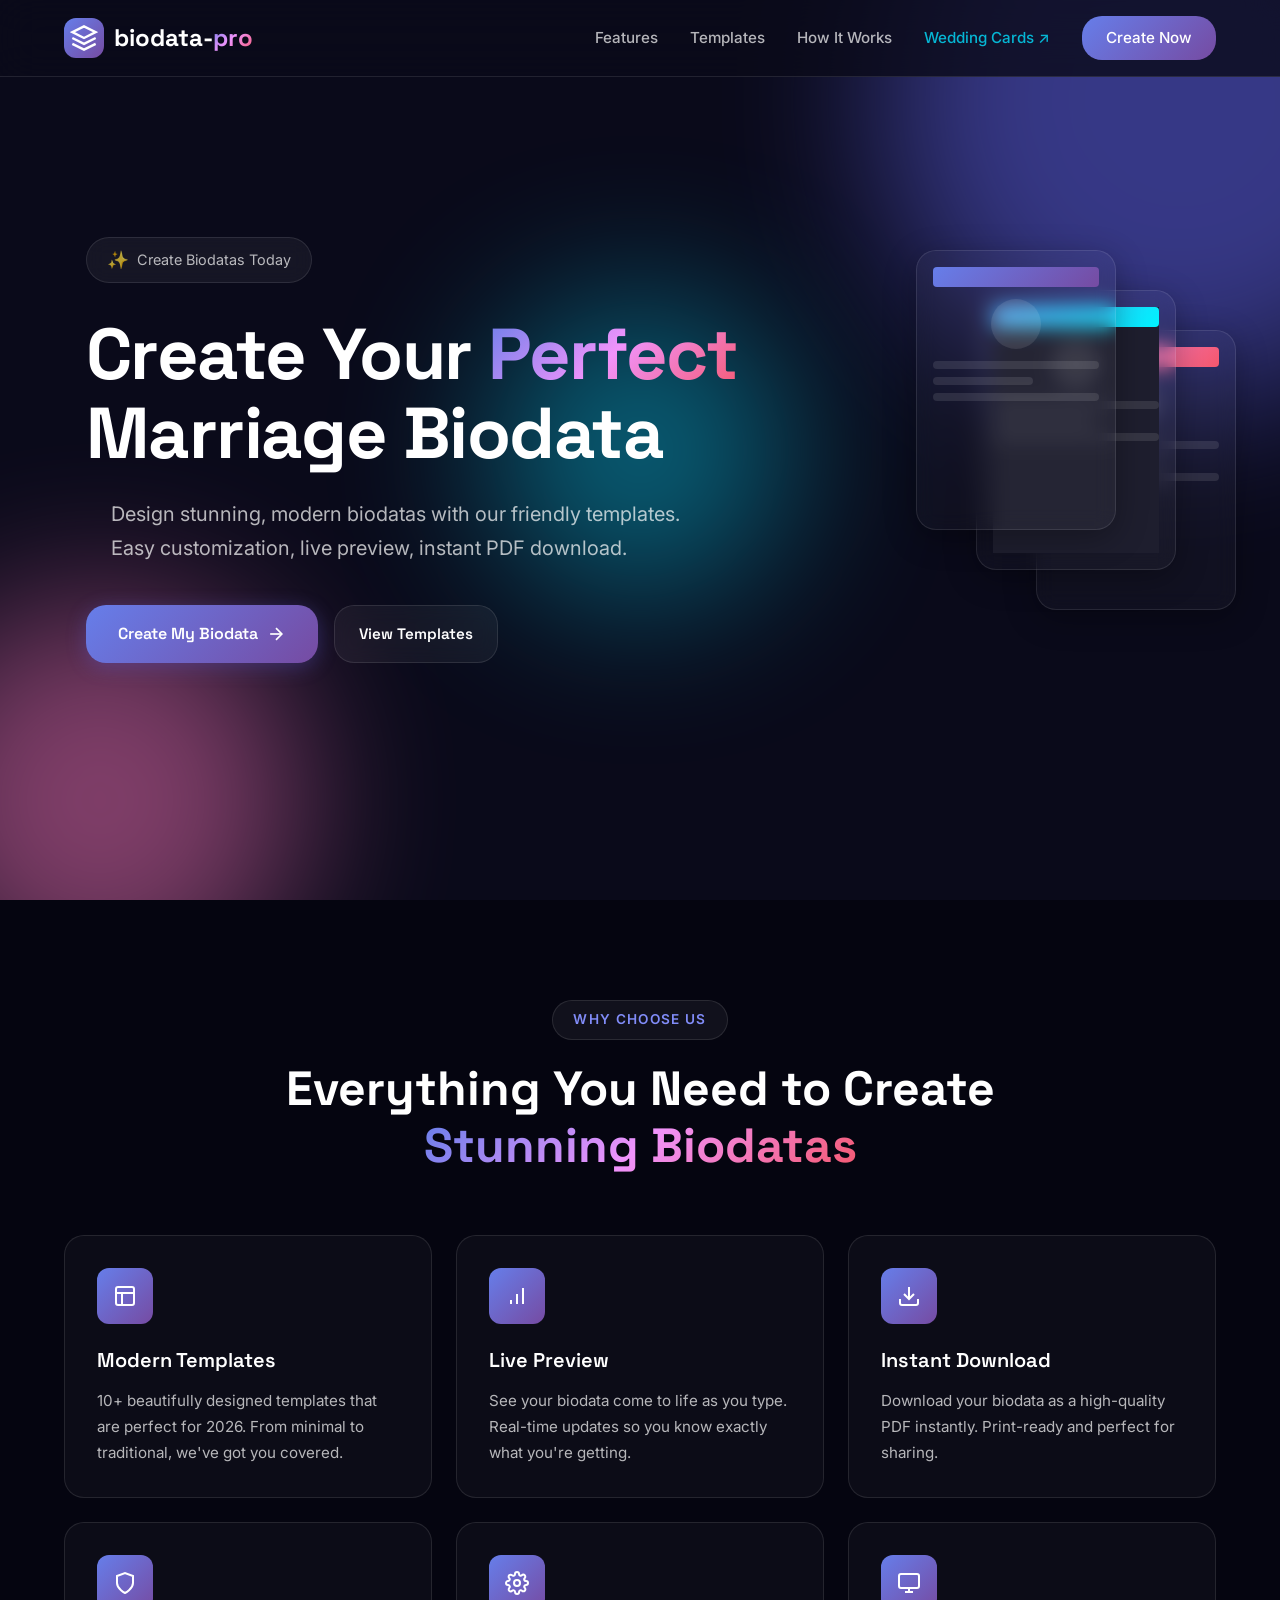
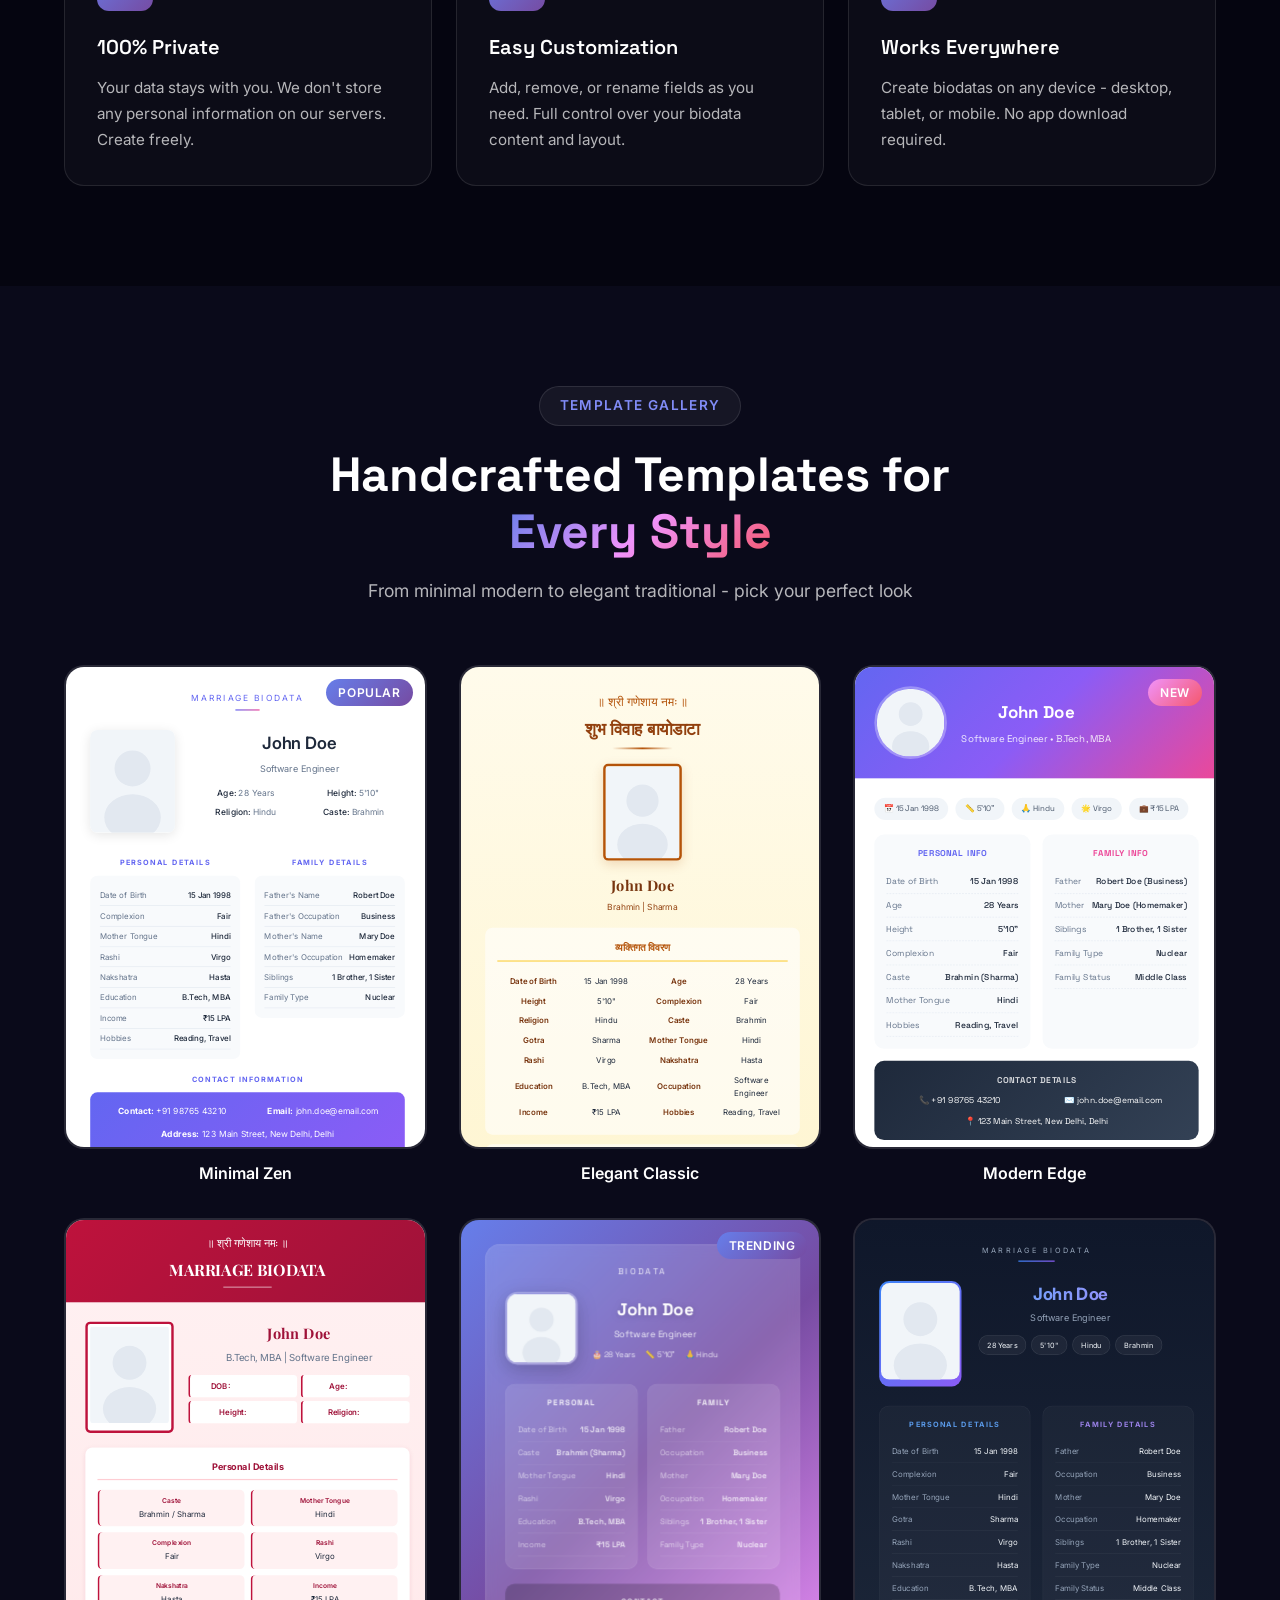
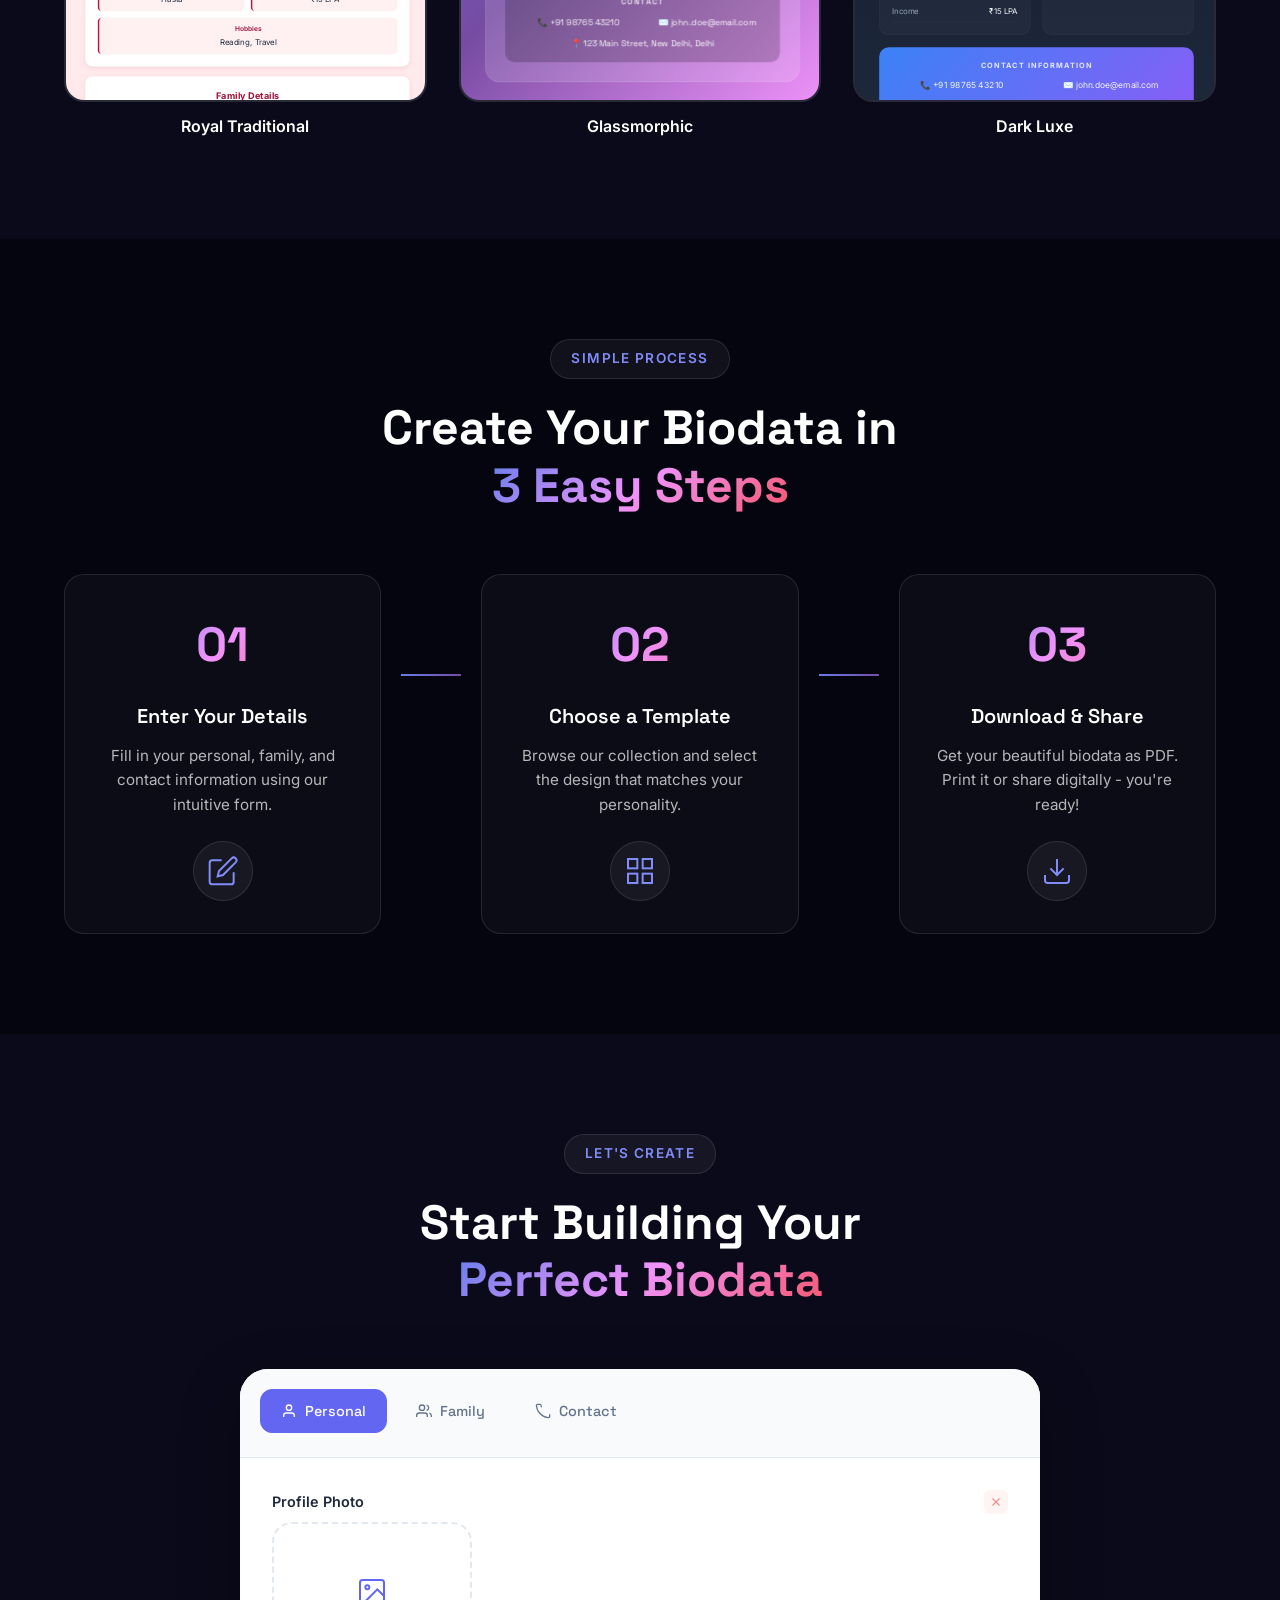
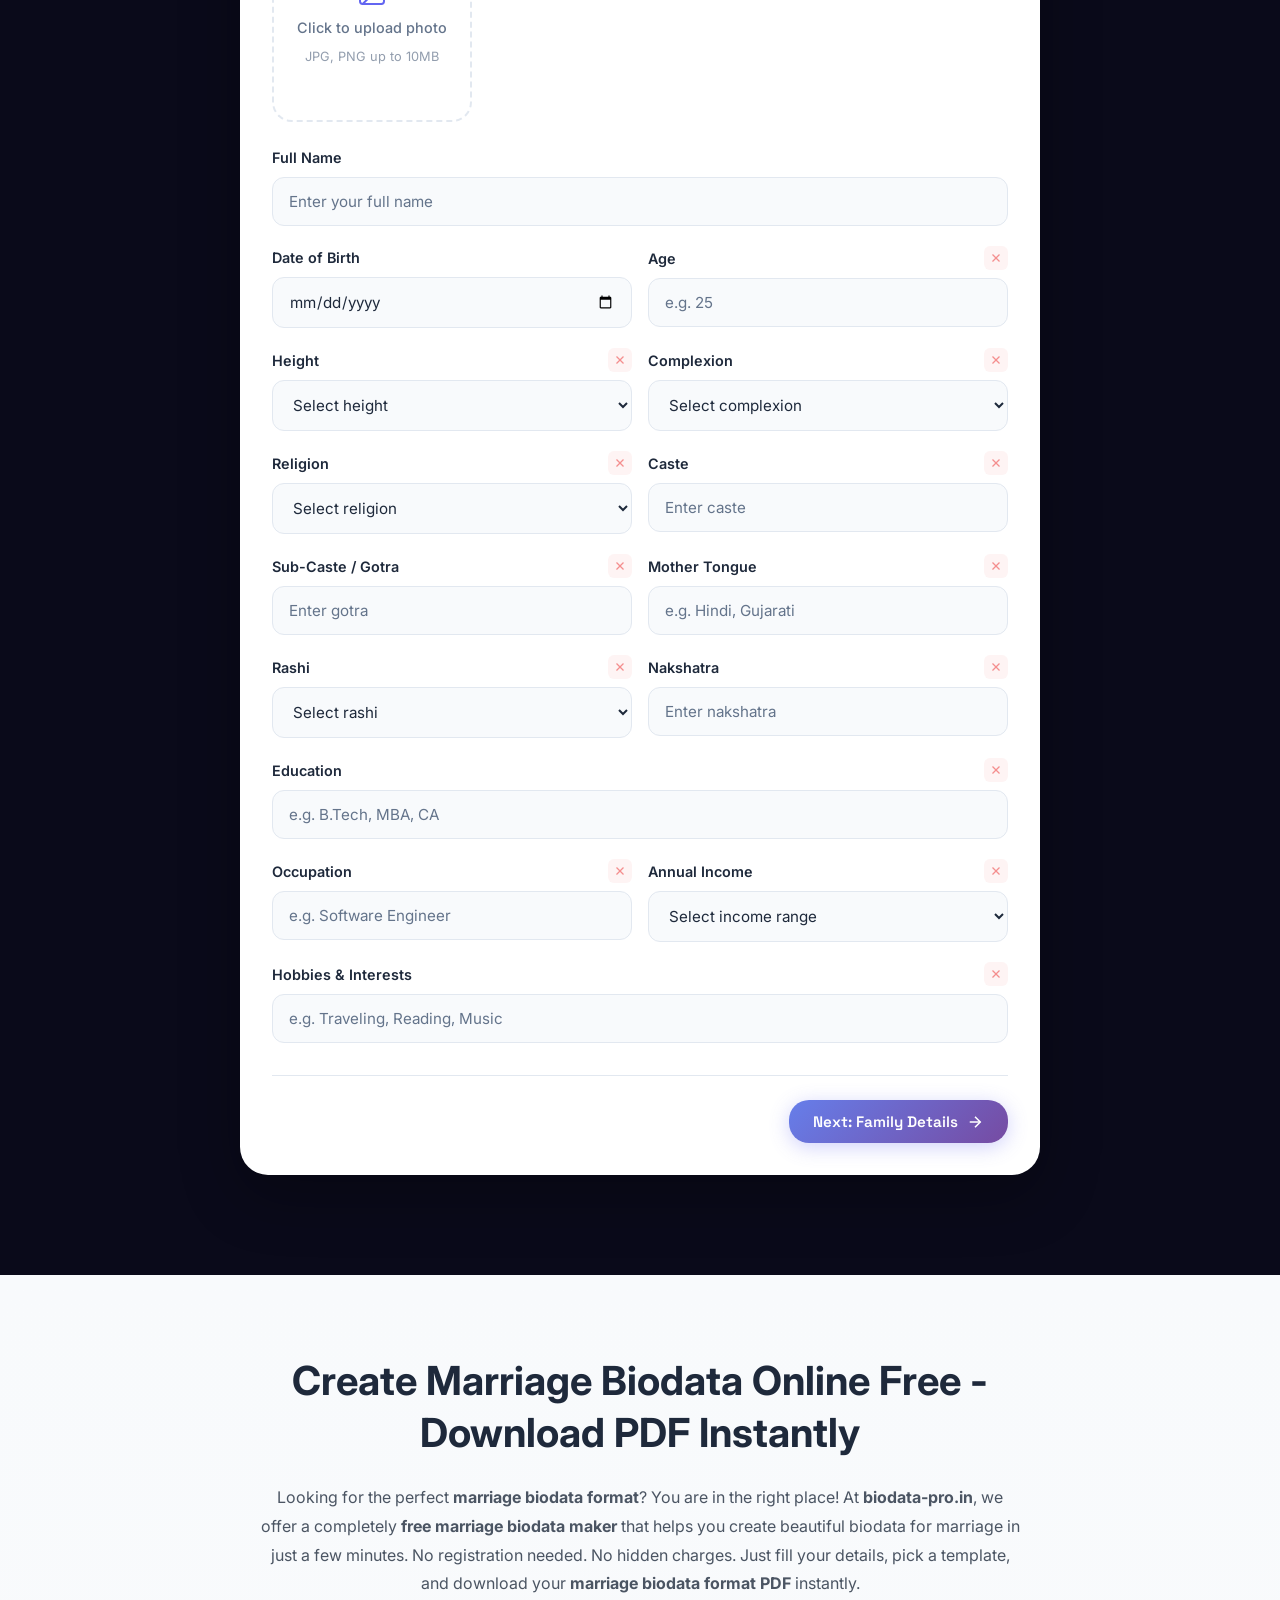
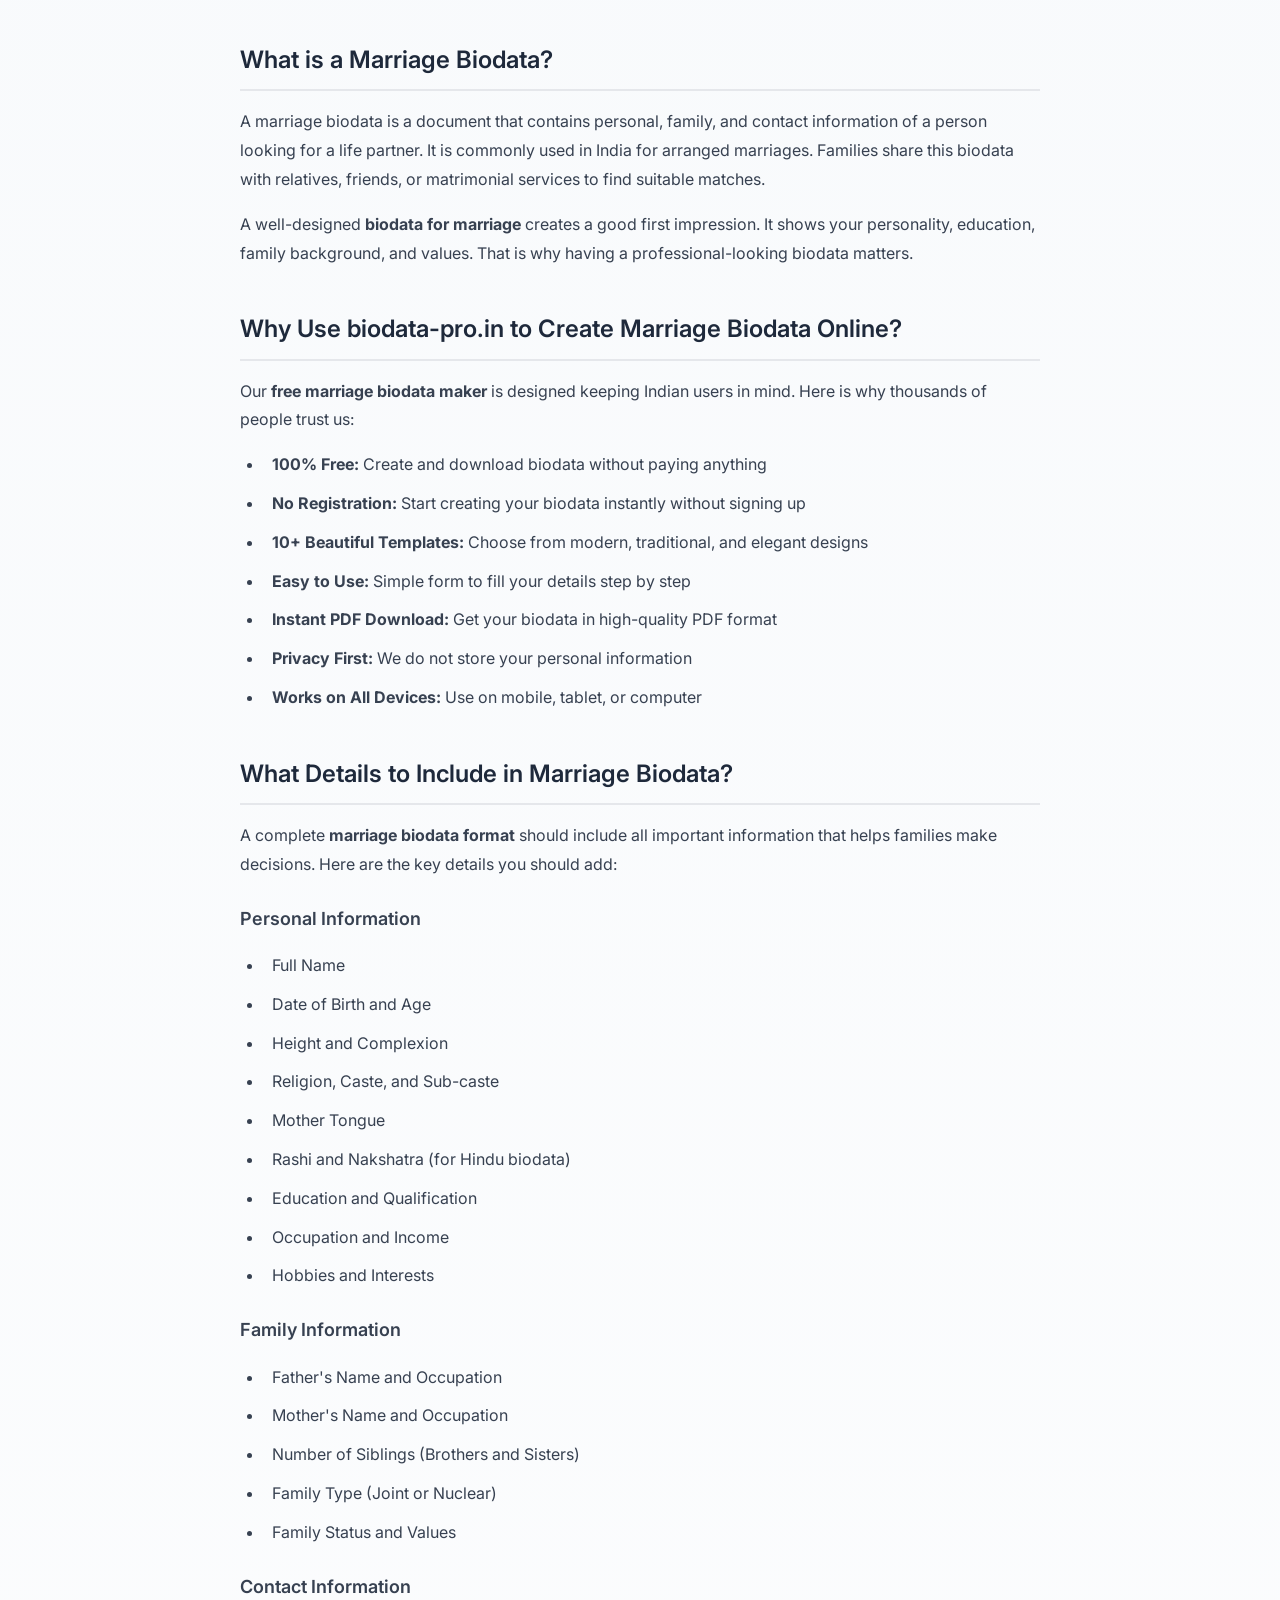
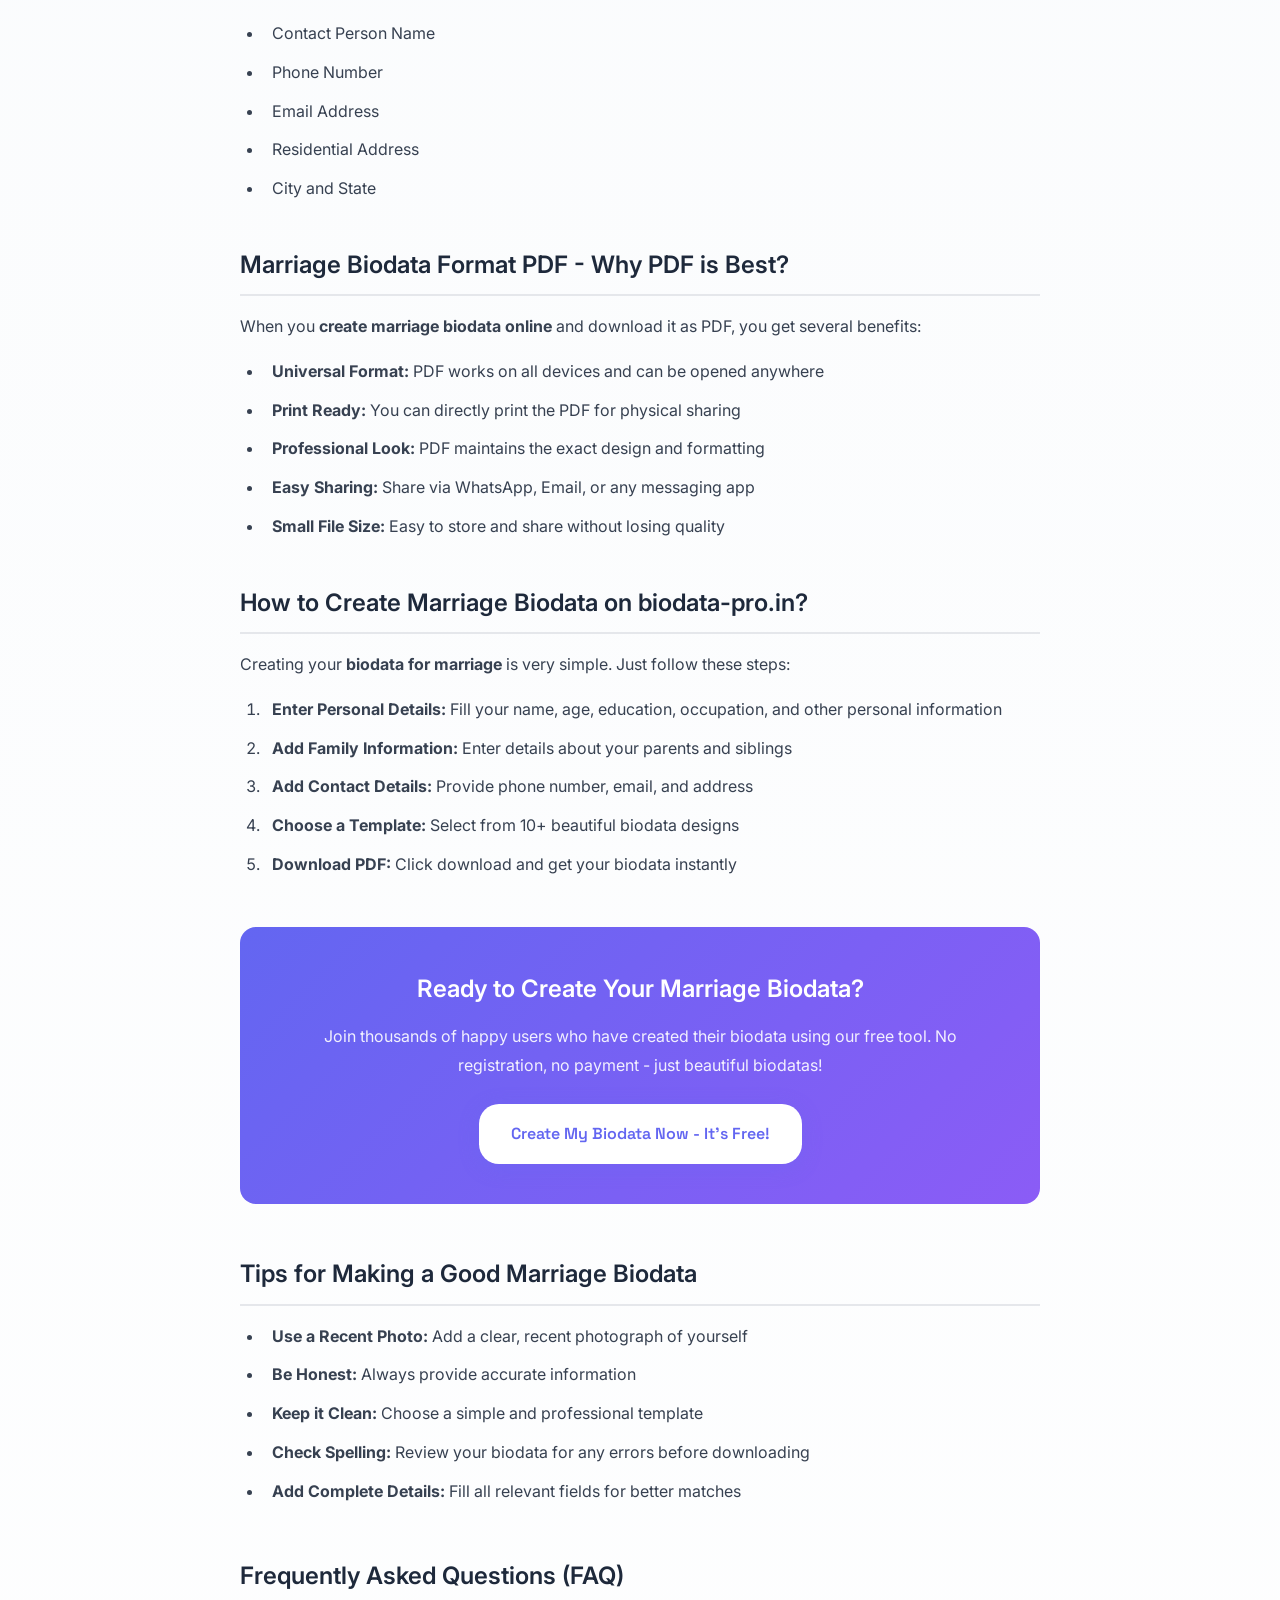
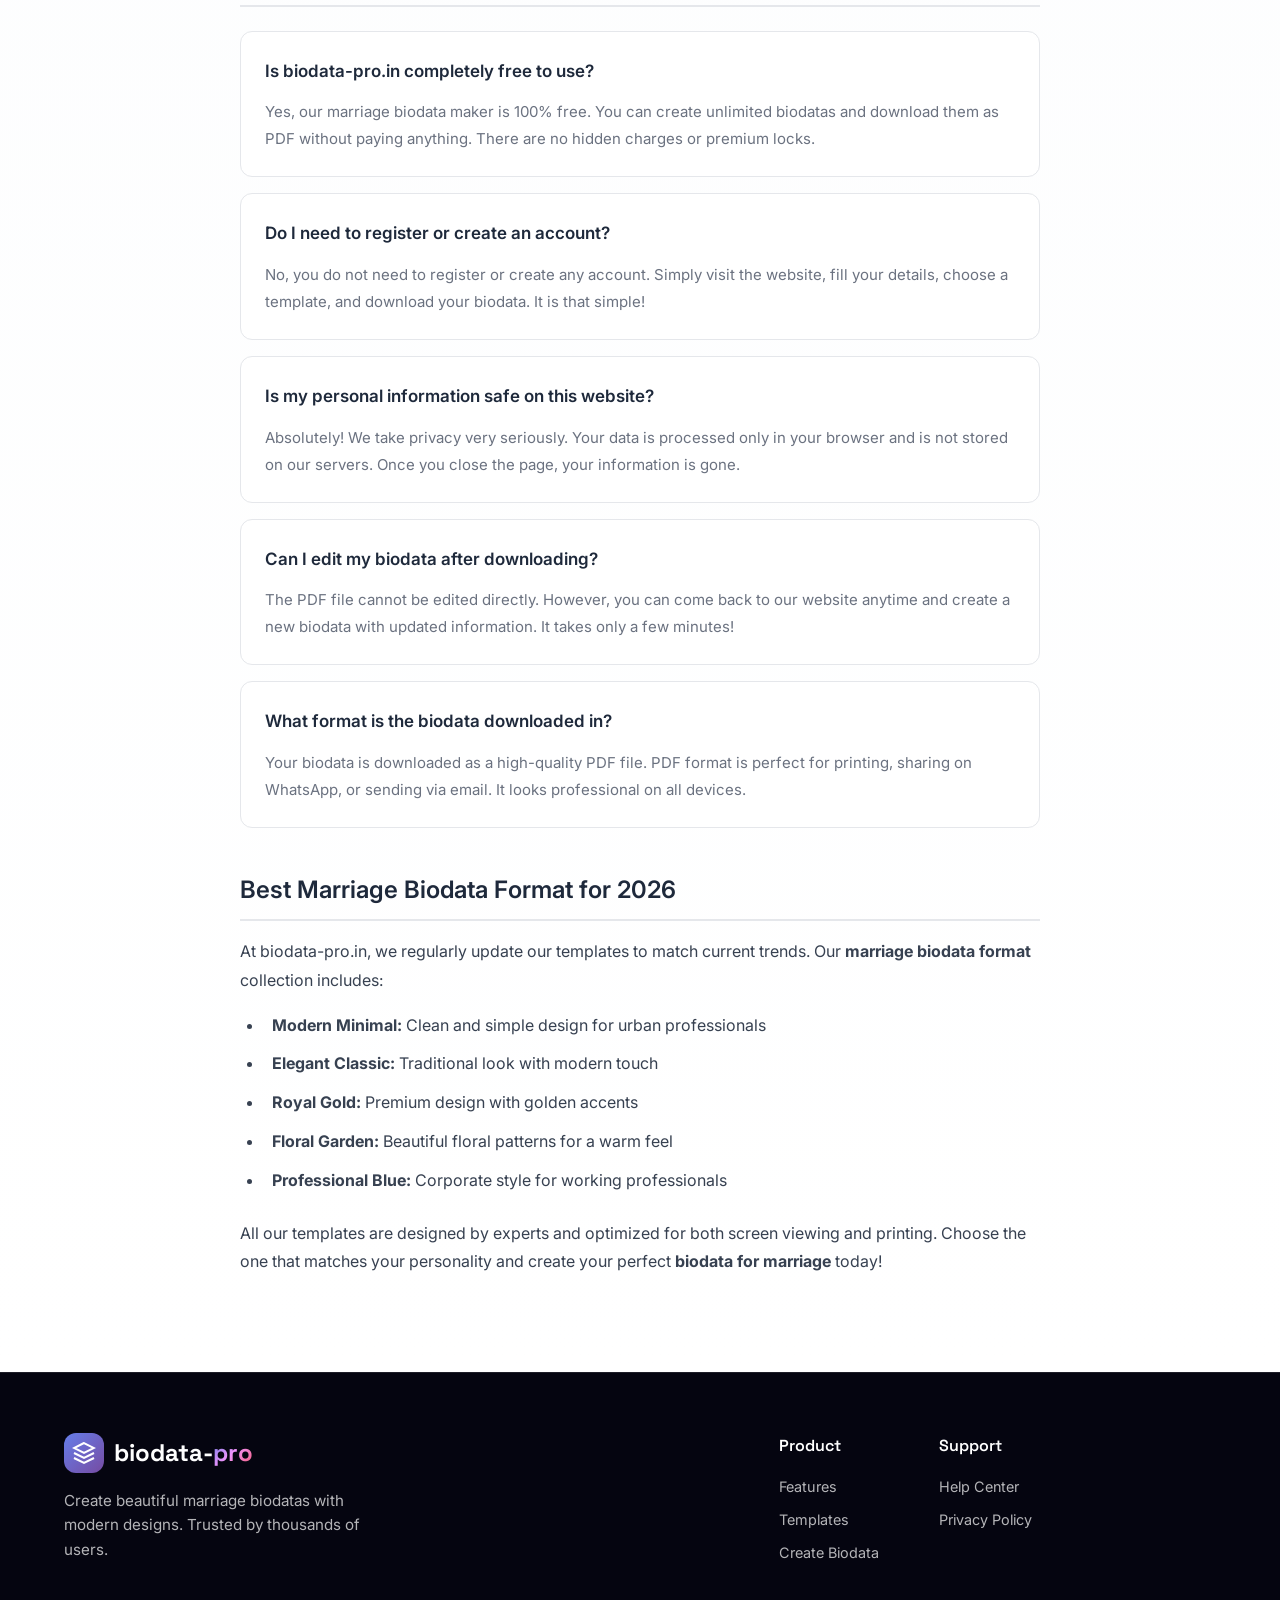
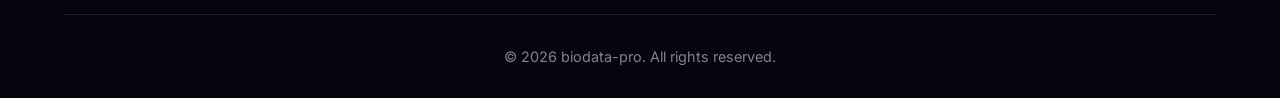
==== commit b83c0136: "wedding card" ====
--- a/index.html
+++ b/index.html
@@ -3,10 +3,31 @@
 <head>
     <meta charset="UTF-8">
     <meta name="viewport" content="width=device-width, initial-scale=1.0">
+    <!-- Google tag (gtag.js) -->
+    <script async src="https://www.googletagmanager.com/gtag/js?id=G-VD3NJX5BDB"></script>
+    <script>
+        window.dataLayer = window.dataLayer || [];
+        function gtag(){dataLayer.push(arguments);}
+        gtag('js', new Date());
+
+        gtag('config', 'G-VD3NJX5BDB');
+    </script>
+    
     <title>Marriage Biodata Format PDF | Free Biodata Maker Online</title>
     <meta name="description" content="Create marriage biodata online free. Download biodata for marriage in PDF format. 10+ templates, easy to use biodata maker at biodata-pro.in.">
     <meta name="keywords" content="marriage biodata format, create marriage biodata online, marriage biodata format pdf, biodata for marriage, free marriage biodata maker">
     <link rel="canonical" href="https://biodata-pro.in/">
+    <meta property="og:type" content="website">
+    <meta property="og:title" content="Marriage Biodata Format PDF | Free Biodata Maker Online">
+    <meta property="og:description" content="Premium marriage biodata maker with 10+ modern templates, instant preview, and PDF download.">
+    <meta property="og:url" content="https://biodata-pro.in/">
+    <meta property="og:image" content="/assets/preview.png">
+    <meta property="og:site_name" content="biodata-pro">
+    <meta name="twitter:card" content="summary_large_image">
+    <meta name="twitter:title" content="Marriage Biodata Format PDF | Free Biodata Maker Online">
+    <meta name="twitter:description" content="Premium marriage biodata maker with 10+ modern templates, instant preview, and PDF download.">
+    <meta name="twitter:image" content="/assets/preview.png">
+    <meta name="twitter:site" content="@biodata_pro">
     
     <!-- Fonts -->
     <link rel="preconnect" href="https://fonts.googleapis.com">
@@ -15,6 +36,132 @@
     
     <!-- Styles -->
     <link rel="stylesheet" href="./style.css">
+        <script type="application/ld+json">
+        {
+            "@context": "https://schema.org",
+            "@graph": [
+                {
+                    "@type": "WebApplication",
+                    "@id": "https://biodata-pro.in/#webapp",
+                    "name": "biodata-pro Marriage Biodata Maker",
+                    "url": "https://biodata-pro.in/",
+                    "image": "https://biodata-pro.in/assets/preview.png",
+                    "description": "Free marriage biodata maker with premium templates, live preview, and instant PDF download.",
+                    "applicationCategory": "UtilityApplication",
+                    "operatingSystem": "Web",
+                    "keywords": [
+                        "marriage biodata maker",
+                        "marriage biodata format",
+                        "create marriage biodata online",
+                        "biodata for marriage"
+                    ],
+                    "creator": {
+                        "@type": "Organization",
+                        "name": "biodata-pro",
+                        "url": "https://biodata-pro.in/"
+                    },
+                    "offers": {
+                        "@type": "Offer",
+                        "price": "0",
+                        "priceCurrency": "INR"
+                    },
+                    "potentialAction": {
+                        "@type": "UseAction",
+                        "name": "Launch marriage biodata maker",
+                        "target": {
+                            "@type": "EntryPoint",
+                            "urlTemplate": "https://biodata-pro.in/#create"
+                        }
+                    }
+                },
+                {
+                    "@type": "FAQPage",
+                    "@id": "https://biodata-pro.in/#faq",
+                    "mainEntity": [
+                        {
+                            "@type": "Question",
+                            "name": "Is biodata-pro.in completely free to use?",
+                            "acceptedAnswer": {
+                                "@type": "Answer",
+                                "text": "Yes, our marriage biodata maker is 100% free with unlimited PDF downloads and no hidden charges."
+                            }
+                        },
+                        {
+                            "@type": "Question",
+                            "name": "Do I need to register or create an account?",
+                            "acceptedAnswer": {
+                                "@type": "Answer",
+                                "text": "No registration is required. Just open the marriage biodata maker, fill your details, and download the biodata."
+                            }
+                        },
+                        {
+                            "@type": "Question",
+                            "name": "Is my personal information safe on this website?",
+                            "acceptedAnswer": {
+                                "@type": "Answer",
+                                "text": "All information stays in your browser. We do not store any biodata details on our servers."
+                            }
+                        },
+                        {
+                            "@type": "Question",
+                            "name": "Can I edit my biodata after downloading?",
+                            "acceptedAnswer": {
+                                "@type": "Answer",
+                                "text": "You can return anytime to create a fresh biodata with updated details. The process takes only a few minutes."
+                            }
+                        },
+                        {
+                            "@type": "Question",
+                            "name": "What format is the biodata downloaded in?",
+                            "acceptedAnswer": {
+                                "@type": "Answer",
+                                "text": "Every biodata is delivered as a high-quality PDF that looks premium on print and digital screens."
+                            }
+                        }
+                    ]
+                },
+                {
+                    "@type": "HowTo",
+                    "@id": "https://biodata-pro.in/#how-to",
+                    "name": "How to create a marriage biodata online",
+                    "description": "Follow three simple steps to build a premium marriage biodata maker PDF at biodata-pro.",
+                    "totalTime": "PT5M",
+                    "tool": [
+                        {
+                            "@type": "HowToTool",
+                            "name": "biodata-pro marriage biodata maker"
+                        }
+                    ],
+                    "supply": [
+                        {
+                            "@type": "HowToSupply",
+                            "name": "Personal, family, and contact details"
+                        }
+                    ],
+                    "step": [
+                        {
+                            "@type": "HowToStep",
+                            "position": 1,
+                            "name": "Enter your details",
+                            "text": "Fill personal, family, and contact information using the guided marriage biodata form."
+                        },
+                        {
+                            "@type": "HowToStep",
+                            "position": 2,
+                            "name": "Choose a template",
+                            "text": "Browse 10+ minimal and modern layouts to find the biodata design that suits your style."
+                        },
+                        {
+                            "@type": "HowToStep",
+                            "position": 3,
+                            "name": "Download & share",
+                            "text": "Preview the biodata, download the PDF, and share it digitally or print it for meetings."
+                        }
+                    ]
+                }
+            ]
+        }
+        </script>
 </head>
 <body>
     <!-- Navigation -->
@@ -34,15 +181,28 @@
                 <a href="#features">Features</a>
                 <a href="#templates">Templates</a>
                 <a href="#how-it-works">How It Works</a>
+                <a href="./wedding-card.html" class="nav-link-special">Wedding Cards ↗</a>
                 <a href="#create" class="nav-cta">Create Now</a>
             </div>
-            <button class="mobile-menu-btn" id="mobileMenuBtn">
-                <svg width="24" height="24" viewBox="0 0 24 24" fill="none" stroke="currentColor" stroke-width="2">
+            <button class="mobile-menu-btn" id="mobileMenuBtn" aria-label="Toggle menu">
+                <svg class="menu-icon" width="24" height="24" viewBox="0 0 24 24" fill="none" stroke="currentColor" stroke-width="2">
                     <line x1="3" y1="12" x2="21" y2="12"/>
                     <line x1="3" y1="6" x2="21" y2="6"/>
                     <line x1="3" y1="18" x2="21" y2="18"/>
                 </svg>
+                <svg class="close-icon" width="24" height="24" viewBox="0 0 24 24" fill="none" stroke="currentColor" stroke-width="2" style="display:none;">
+                    <line x1="18" y1="6" x2="6" y2="18"/>
+                    <line x1="6" y1="6" x2="18" y2="18"/>
+                </svg>
             </button>
+        </div>
+        <!-- Mobile Menu Overlay -->
+        <div class="mobile-menu" id="mobileMenu">
+            <a href="#features" class="mobile-menu-link">Features</a>
+            <a href="#templates" class="mobile-menu-link">Templates</a>
+            <a href="#how-it-works" class="mobile-menu-link">How It Works</a>
+            <a href="./wedding-card.html" class="mobile-menu-link mobile-link-special">Wedding Cards ↗</a>
+            <a href="#create" class="mobile-menu-cta">Create Now</a>
         </div>
     </nav>
 
@@ -209,6 +369,7 @@
         </div>
     </section>
 
+    <div class="mobile-reorder-sections">
     <!-- Templates Preview Section -->
     <section class="templates-section" id="templates">
         <div class="container">
@@ -344,15 +505,15 @@
                             </div>
                             
                             <div class="form-row">
-                                <div class="form-group" data-field="fullName" data-mandatory="true">
-                                    <label for="fullName">Full Name <span class="required">*</span></label>
+                                <div class="form-group" data-field="fullName">
+                                    <label for="fullName">Full Name</label>
                                     <input type="text" id="fullName" placeholder="Enter your full name">
                                 </div>
                             </div>
                             
                             <div class="form-row two-col">
-                                <div class="form-group" data-field="dob" data-mandatory="true">
-                                    <label for="dob">Date of Birth <span class="required">*</span></label>
+                                <div class="form-group" data-field="dob">
+                                    <label for="dob">Date of Birth</label>
                                     <input type="date" id="dob">
                                 </div>
                                 <div class="form-group" data-field="age">
@@ -705,16 +866,13 @@
                             </div>
                             
                             <div class="form-row two-col">
-                                <div class="form-group" data-field="contactNumber" data-mandatory="true">
-                                    <label for="contactNumber">Contact Number <span class="required">*</span></label>
-                                    <input type="tel"
-                                           id="contactNumber"
-                                           placeholder="+91 98765 43210"
-                                           required
-                                           inputmode="tel"
-                                           maxlength="15"
-                                           pattern="^\+?[0-9\s-]{10,13}$"
-                                           title="Enter a valid mobile number (10-13 digits, optional +, spaces or hyphen).">
+                                <div class="form-group" data-field="contactNumber">
+                                    <label for="contactNumber">Contact Number</label>
+                                     <input type="tel"
+                                         id="contactNumber"
+                                         placeholder="+91 98765 43210"
+                                         inputmode="tel"
+                                         maxlength="15">
                                 </div>
                                 <div class="form-group" data-field="email">
                                     <div class="field-label-row">
@@ -723,12 +881,10 @@
                                             <svg width="14" height="14" viewBox="0 0 24 24" fill="none" stroke="currentColor" stroke-width="2"><line x1="18" y1="6" x2="6" y2="18"/><line x1="6" y1="6" x2="18" y2="18"/></svg>
                                         </button>
                                     </div>
-                                    <input type="email"
-                                           id="email"
-                                           placeholder="email@example.com"
-                                           inputmode="email"
-                                           pattern="^[^\s@]+@[^\s@]+\.[^\s@]+$"
-                                           title="Enter a valid email address like name@example.com.">
+                                     <input type="email"
+                                         id="email"
+                                         placeholder="email@example.com"
+                                         inputmode="email">
                                 </div>
                             </div>
                             
@@ -788,6 +944,7 @@
             </div>
         </div>
     </section>
+    </div>
 
     <!-- Template Modal -->
     <div id="templateModal" class="modal">
@@ -823,8 +980,10 @@
                 <!-- Main: Preview Area -->
                 <div class="preview-main">
                     <div class="preview-wrapper">
-                        <div id="biodataPaper" class="biodata-paper">
+                        <div class="preview-scale" id="previewScale">
+                            <div id="biodataPaper" class="biodata-paper">
                             <!-- Template preview rendered by JS -->
+                            </div>
                         </div>
                     </div>
                     
@@ -1012,6 +1171,36 @@
         </div>
     </footer>
 
+    <script src="https://cdn.jsdelivr.net/npm/html2pdf.js@0.10.1/dist/html2pdf.bundle.min.js"
+        crossorigin="anonymous"
+        referrerpolicy="no-referrer"
+        data-html2pdf="primary"></script>
     <script src="./script.js"></script>
+    <script>
+        // Mobile Menu Toggle
+        (function() {
+            const mobileMenuBtn = document.getElementById('mobileMenuBtn');
+            const mobileMenu = document.getElementById('mobileMenu');
+            const menuIcon = mobileMenuBtn.querySelector('.menu-icon');
+            const closeIcon = mobileMenuBtn.querySelector('.close-icon');
+            
+            mobileMenuBtn.addEventListener('click', function() {
+                const isOpen = mobileMenu.classList.toggle('active');
+                menuIcon.style.display = isOpen ? 'none' : 'block';
+                closeIcon.style.display = isOpen ? 'block' : 'none';
+                document.body.style.overflow = isOpen ? 'hidden' : '';
+            });
+            
+            // Close menu when clicking a link
+            mobileMenu.querySelectorAll('a').forEach(function(link) {
+                link.addEventListener('click', function() {
+                    mobileMenu.classList.remove('active');
+                    menuIcon.style.display = 'block';
+                    closeIcon.style.display = 'none';
+                    document.body.style.overflow = '';
+                });
+            });
+        })();
+    </script>
 </body>
 </html>
--- a/style.css
+++ b/style.css
@@ -168,6 +168,17 @@
     color: var(--text-primary);
 }
 
+.nav-link-special {
+    color: var(--accent) !important;
+    display: inline-flex;
+    align-items: center;
+    gap: 4px;
+}
+
+.nav-link-special:hover {
+    color: var(--primary) !important;
+}
+
 .nav-cta {
     background: var(--gradient-1);
     padding: 10px 24px !important;
@@ -186,6 +197,78 @@
     border: none;
     color: var(--text-primary);
     cursor: pointer;
+    padding: 8px;
+    z-index: 1002;
+}
+
+/* Mobile Menu Overlay */
+.mobile-menu {
+    display: none;
+    position: fixed;
+    top: 70px;
+    left: 0;
+    right: 0;
+    bottom: 0;
+    background: rgba(10, 10, 26, 0.98);
+    backdrop-filter: blur(20px);
+    flex-direction: column;
+    align-items: center;
+    justify-content: flex-start;
+    padding-top: 40px;
+    gap: 8px;
+    z-index: 1001;
+    opacity: 0;
+    transform: translateY(-20px);
+    transition: opacity 0.3s ease, transform 0.3s ease;
+}
+
+.mobile-menu.active {
+    display: flex;
+    opacity: 1;
+    transform: translateY(0);
+}
+
+.mobile-menu-link {
+    display: block;
+    padding: 16px 32px;
+    font-size: 1.1rem;
+    font-weight: 500;
+    color: var(--text-secondary);
+    text-decoration: none;
+    transition: var(--transition);
+    width: 100%;
+    text-align: center;
+    border-bottom: 1px solid var(--border-light);
+}
+
+.mobile-menu-link:hover,
+.mobile-menu-link:active {
+    color: var(--text-primary);
+    background: var(--bg-glass);
+}
+
+.mobile-link-special {
+    color: var(--accent) !important;
+}
+
+.mobile-link-special:hover {
+    color: var(--primary) !important;
+}
+
+.mobile-menu-cta {
+    display: inline-block;
+    margin-top: 20px;
+    padding: 14px 40px;
+    background: var(--gradient-1);
+    color: white;
+    text-decoration: none;
+    border-radius: var(--radius-lg);
+    font-weight: 600;
+    font-size: 1rem;
+}
+
+.mobile-menu-cta:hover {
+    box-shadow: var(--shadow-glow);
 }
 
 /* ============================================
@@ -611,6 +694,26 @@
 .templates-section {
     padding: var(--section-padding) 0;
     background: var(--bg-dark);
+}
+
+/* Mobile-only: show creator form above template gallery to reduce scrolling */
+@media (max-width: 768px) {
+    .mobile-reorder-sections {
+        display: flex;
+        flex-direction: column;
+    }
+
+    .mobile-reorder-sections > .creator-section {
+        order: 1;
+    }
+
+    .mobile-reorder-sections > .templates-section {
+        order: 2;
+    }
+
+    .mobile-reorder-sections > .how-it-works {
+        order: 3;
+    }
 }
 
 .template-preview-grid {
@@ -1115,6 +1218,7 @@
     width: 95%;
     max-width: 1000px;
     max-height: 90vh;
+    max-height: 90dvh;
     display: flex;
     flex-direction: column;
     box-shadow: 0 25px 80px rgba(0, 0, 0, 0.5);
@@ -1241,6 +1345,8 @@
     display: flex;
     flex-direction: column;
     min-width: 0;
+    min-height: 0;
+    overflow-x: hidden;
     background: linear-gradient(180deg, #f1f5f9 0%, #e2e8f0 100%);
 }
 
@@ -1252,6 +1358,17 @@
     justify-content: center;
     align-items: flex-start;
     position: relative;
+    min-height: 0;
+    -webkit-overflow-scrolling: touch;
+}
+
+.preview-scale {
+    width: 600px;
+    min-width: 600px;
+    max-width: 600px;
+    display: block;
+    transform-origin: top center;
+    transition: transform 0.2s ease;
 }
 
 /* Custom Scrollbar for Preview */
@@ -1308,23 +1425,25 @@
     width: 100%;
     overflow: hidden;
     position: relative;
+    padding-bottom: 32px; /* Space for watermark */
 }
 
 .persistent-watermark {
     position: absolute;
     right: 12px;
-    bottom: 12px;
+    bottom: 8px;
     z-index: 100;
-    opacity: 0.9;
-    font-size: 10px;
+    opacity: 0.85;
+    font-size: 9px;
     font-weight: 500;
-    color: #666;
+    color: #888;
     pointer-events: none;
     user-select: none;
-    background: rgba(255,255,255,0.92);
-    padding: 2px 6px;
-    border-radius: 3px;
+    background: rgba(255,255,255,0.95);
+    padding: 3px 8px;
+    border-radius: 4px;
     white-space: nowrap;
+    letter-spacing: 0.3px;
 }
 .persistent-watermark a {
     color: #0070f3;
@@ -1340,10 +1459,24 @@
     display: flex;
     justify-content: center;
     gap: 12px;
+    flex-shrink: 0;
 }
 
 .preview-actions .btn {
     min-width: 200px;
+}
+
+.wedding-card-link {
+    background: linear-gradient(135deg, #ec4899 0%, #f97316 100%);
+    color: white;
+    border: none;
+    text-decoration: none;
+}
+
+.wedding-card-link:hover {
+    background: linear-gradient(135deg, #db2777 0%, #ea580c 100%);
+    transform: translateY(-2px);
+    box-shadow: 0 8px 25px rgba(236, 72, 153, 0.35);
 }
 
 /* Hide old modal footer */
@@ -1353,44 +1486,99 @@
 
 /* Responsive for Modal */
 @media (max-width: 768px) {
+    .modal {
+        align-items: stretch;       /* ADD — stretch modal to full screen */
+        padding: 0;                 /* ADD — remove any padding */
+    }
+
+    .modal-content {
+        height: 100vh;              /* CHANGE from max-height to height */
+        height: 100dvh;             /* CHANGE — forces exact viewport height */
+        max-height: 100vh;
+        max-height: 100dvh;
+        display: flex;
+        flex-direction: column;
+        border-radius: 0;           /* ADD — cleaner full-screen on mobile */
+        overflow: hidden;           /* ADD — clip children */
+    }
+
+    .modal-header {
+        flex-shrink: 0;             /* ADD — header never shrinks */
+    }
+
     .modal-body {
         flex-direction: column;
-    }
-    
+        flex: 1;
+        overflow: hidden;
+        min-height: 0;              /* CRITICAL */
+    }
+
     .template-sidebar {
+        flex-shrink: 0;             /* ADD */
         width: 100%;
         border-right: none;
         border-bottom: 1px solid var(--border-form);
         padding: 12px;
         max-height: 120px;
     }
-    
+
     .template-thumbs {
         flex-direction: row;
         overflow-x: auto;
         padding-bottom: 8px;
     }
-    
+
     .template-thumb-btn {
         width: 70px;
         flex-shrink: 0;
     }
-    
+
     .sidebar-title {
         display: none;
     }
-    
+
+    .preview-main {
+        display: flex;
+        flex-direction: column;
+        flex: 1;
+        overflow-y: auto;
+        -webkit-overflow-scrolling: touch;
+        min-height: 0;              /* CRITICAL */
+        padding-bottom: 110px;      /* ensure content not hidden */
+    }
+
     .preview-wrapper {
+        flex: 0 0 auto;
+        overflow: visible;
         padding: 16px;
-    }
-    
+        min-height: 0;              /* CRITICAL */
+    }
+
     .preview-actions {
+        position: fixed;
+        left: 0;
+        right: 0;
+        bottom: 0;
+        bottom: env(safe-area-inset-bottom);
+        flex-shrink: 0;
         padding: 12px 16px;
-    }
-    
+        background: var(--bg-white, #fff);
+        border-top: 1px solid var(--border-form);
+        box-shadow: 0 -4px 20px rgba(0, 0, 0, 0.15);
+        z-index: 4000;
+        flex-wrap: wrap;
+        gap: 8px;
+    }
+
     .preview-actions .btn {
         min-width: unset;
-        flex: 1;
+        flex: 1 1 45%;
+        font-size: 0.85rem;
+        padding: 10px 12px;
+    }
+
+    .preview-actions .wedding-card-link {
+        font-size: 0.8rem;
     }
 }
 
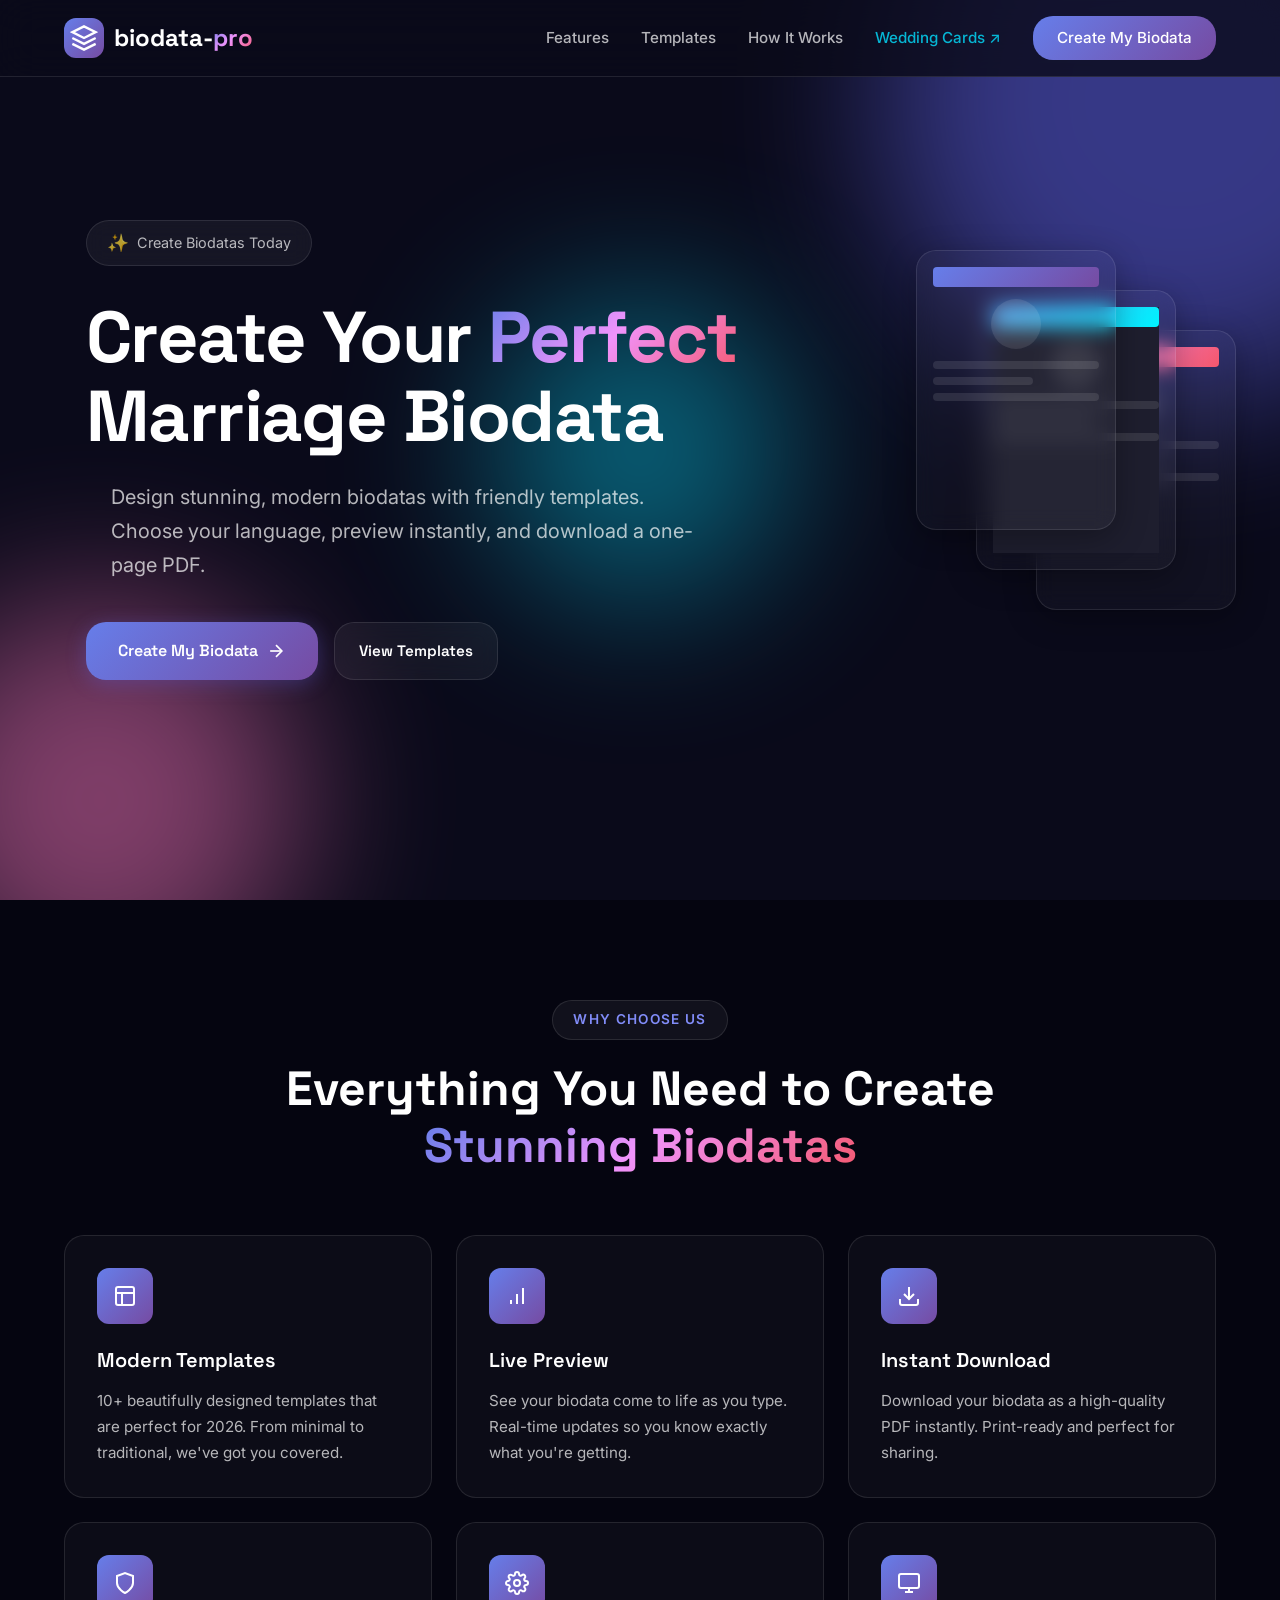
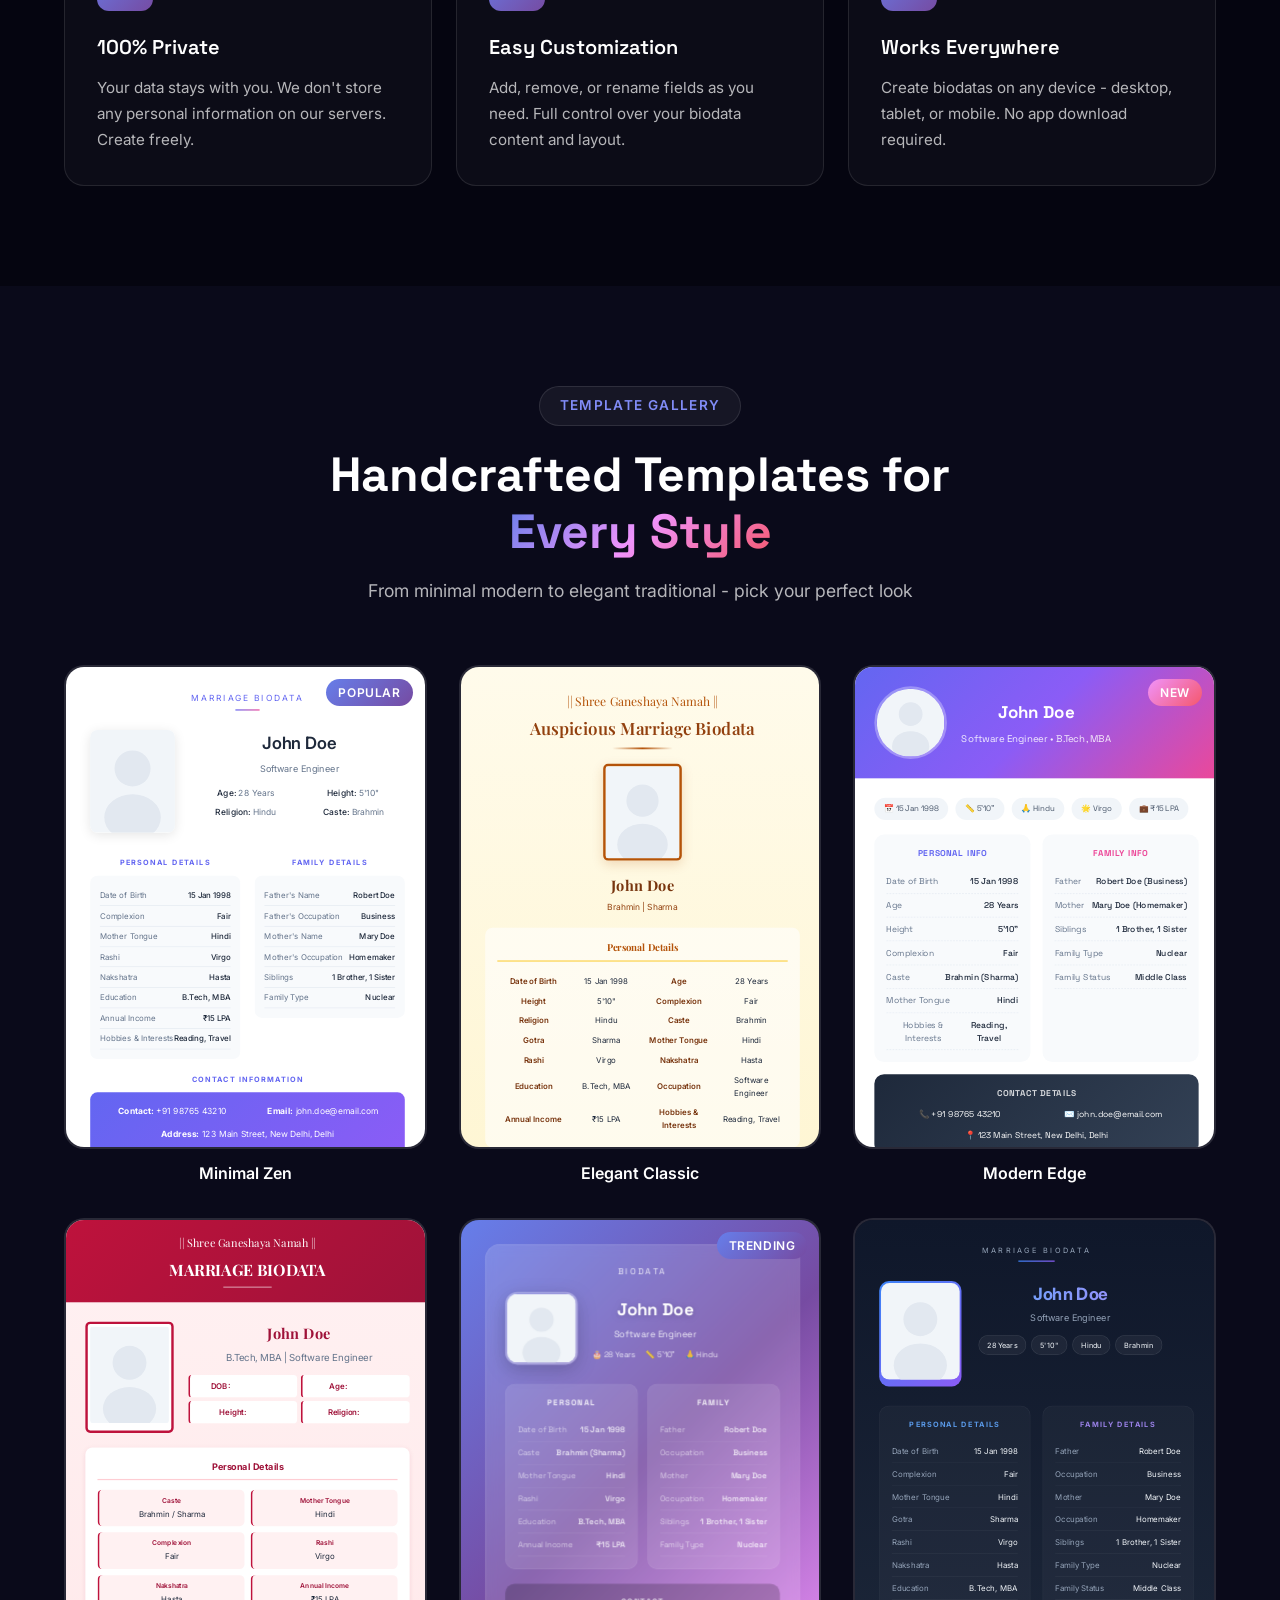
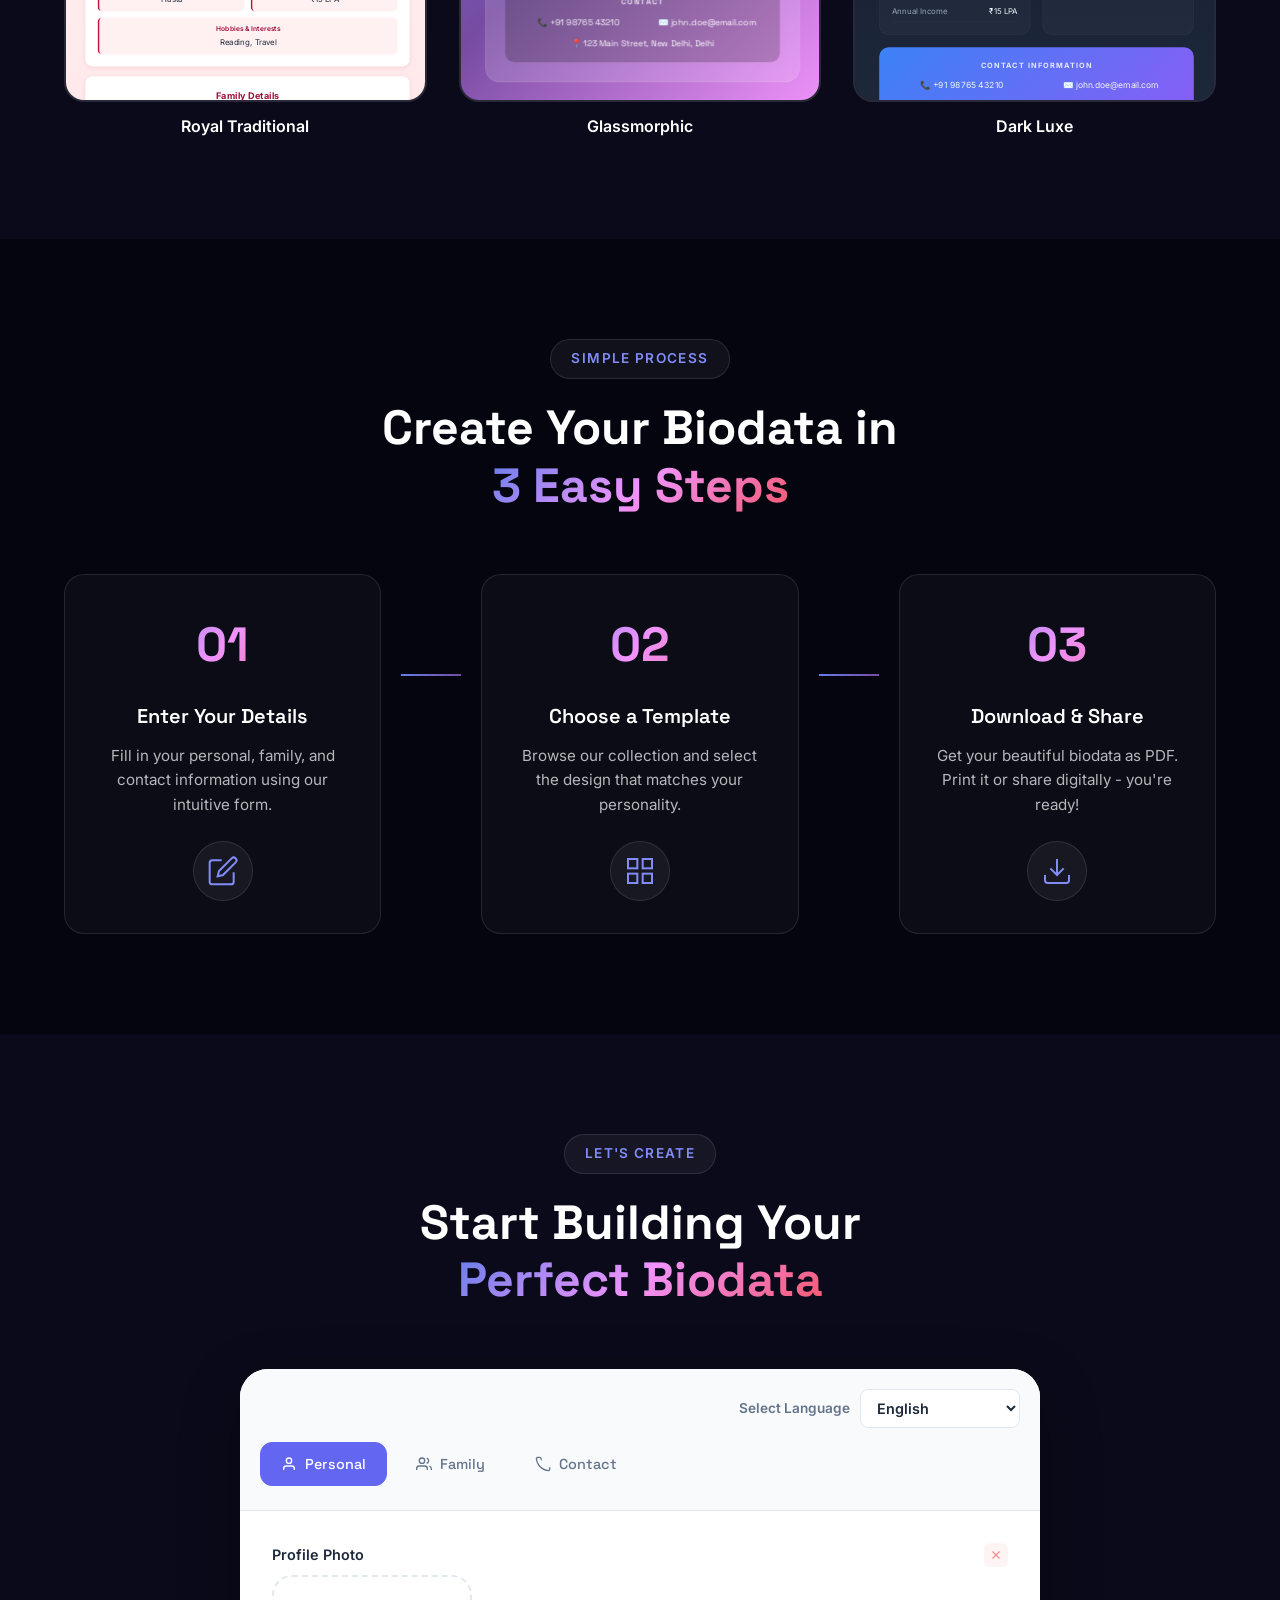
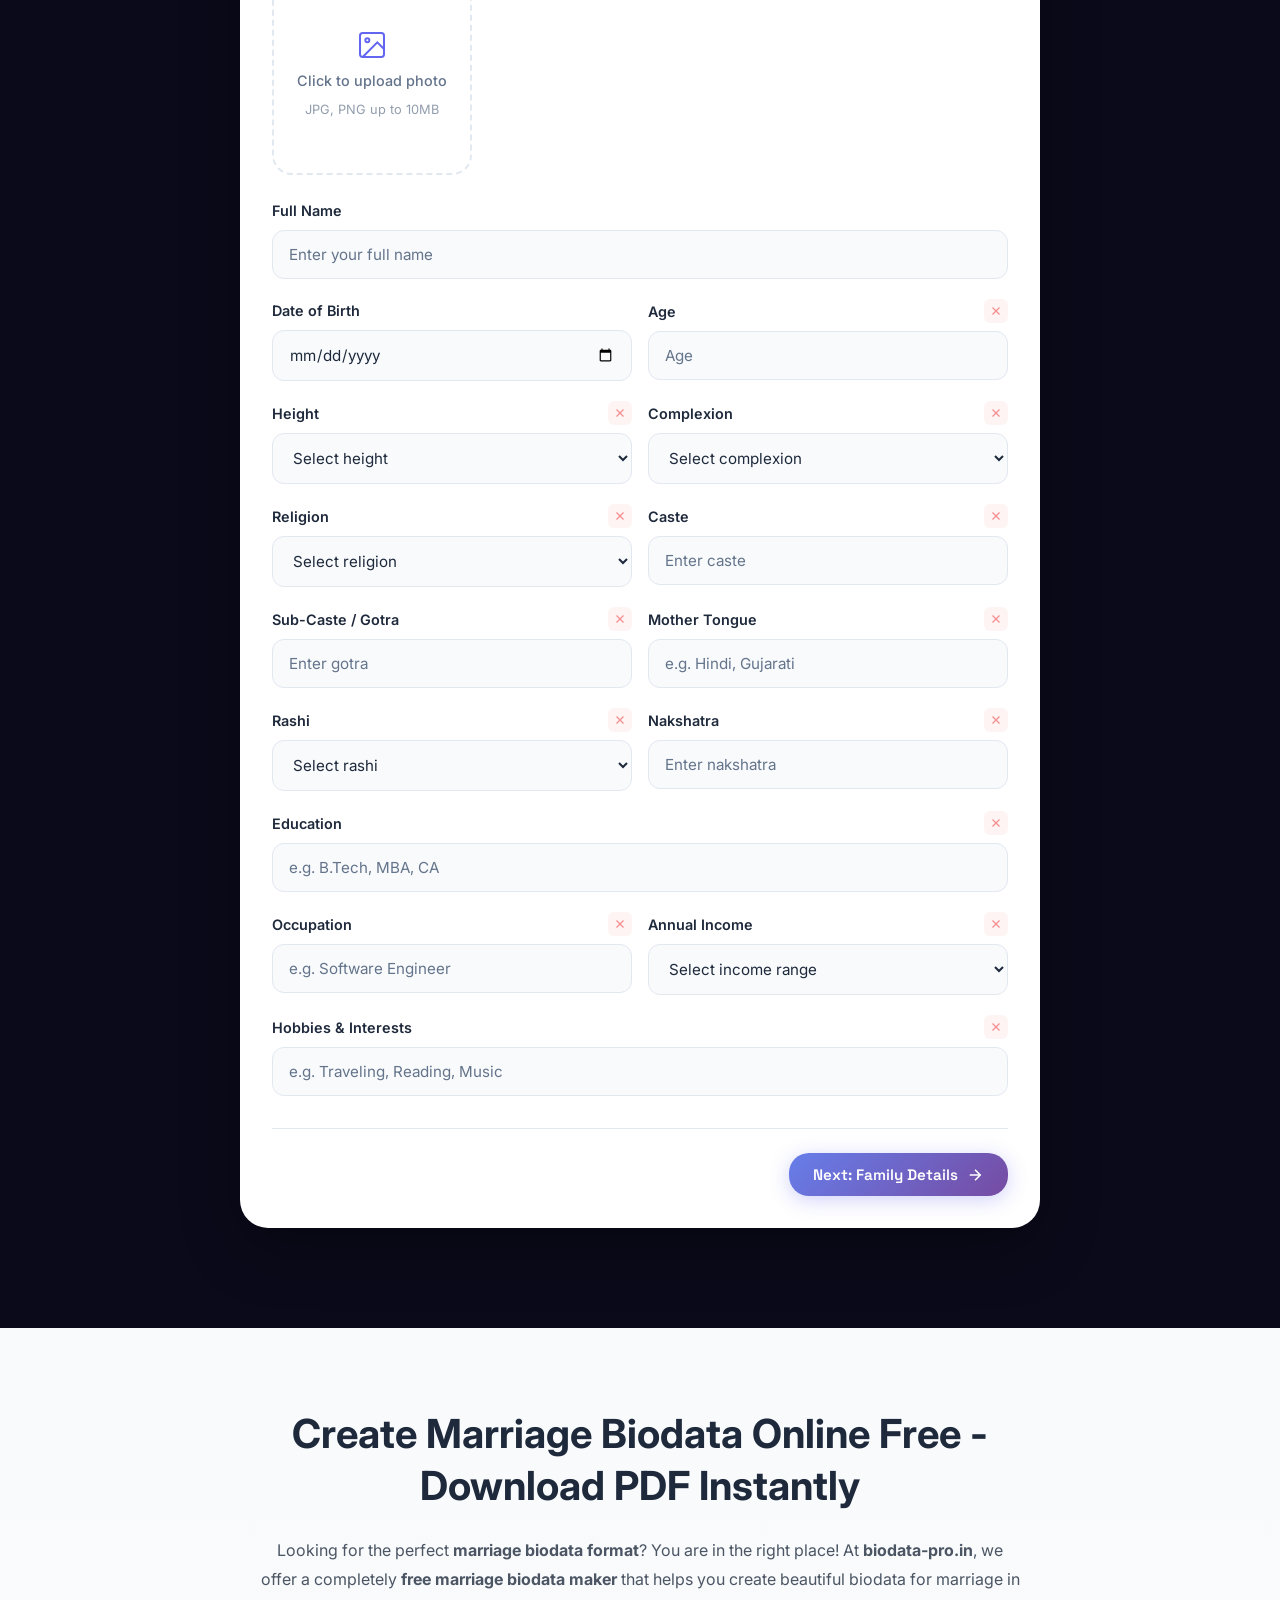
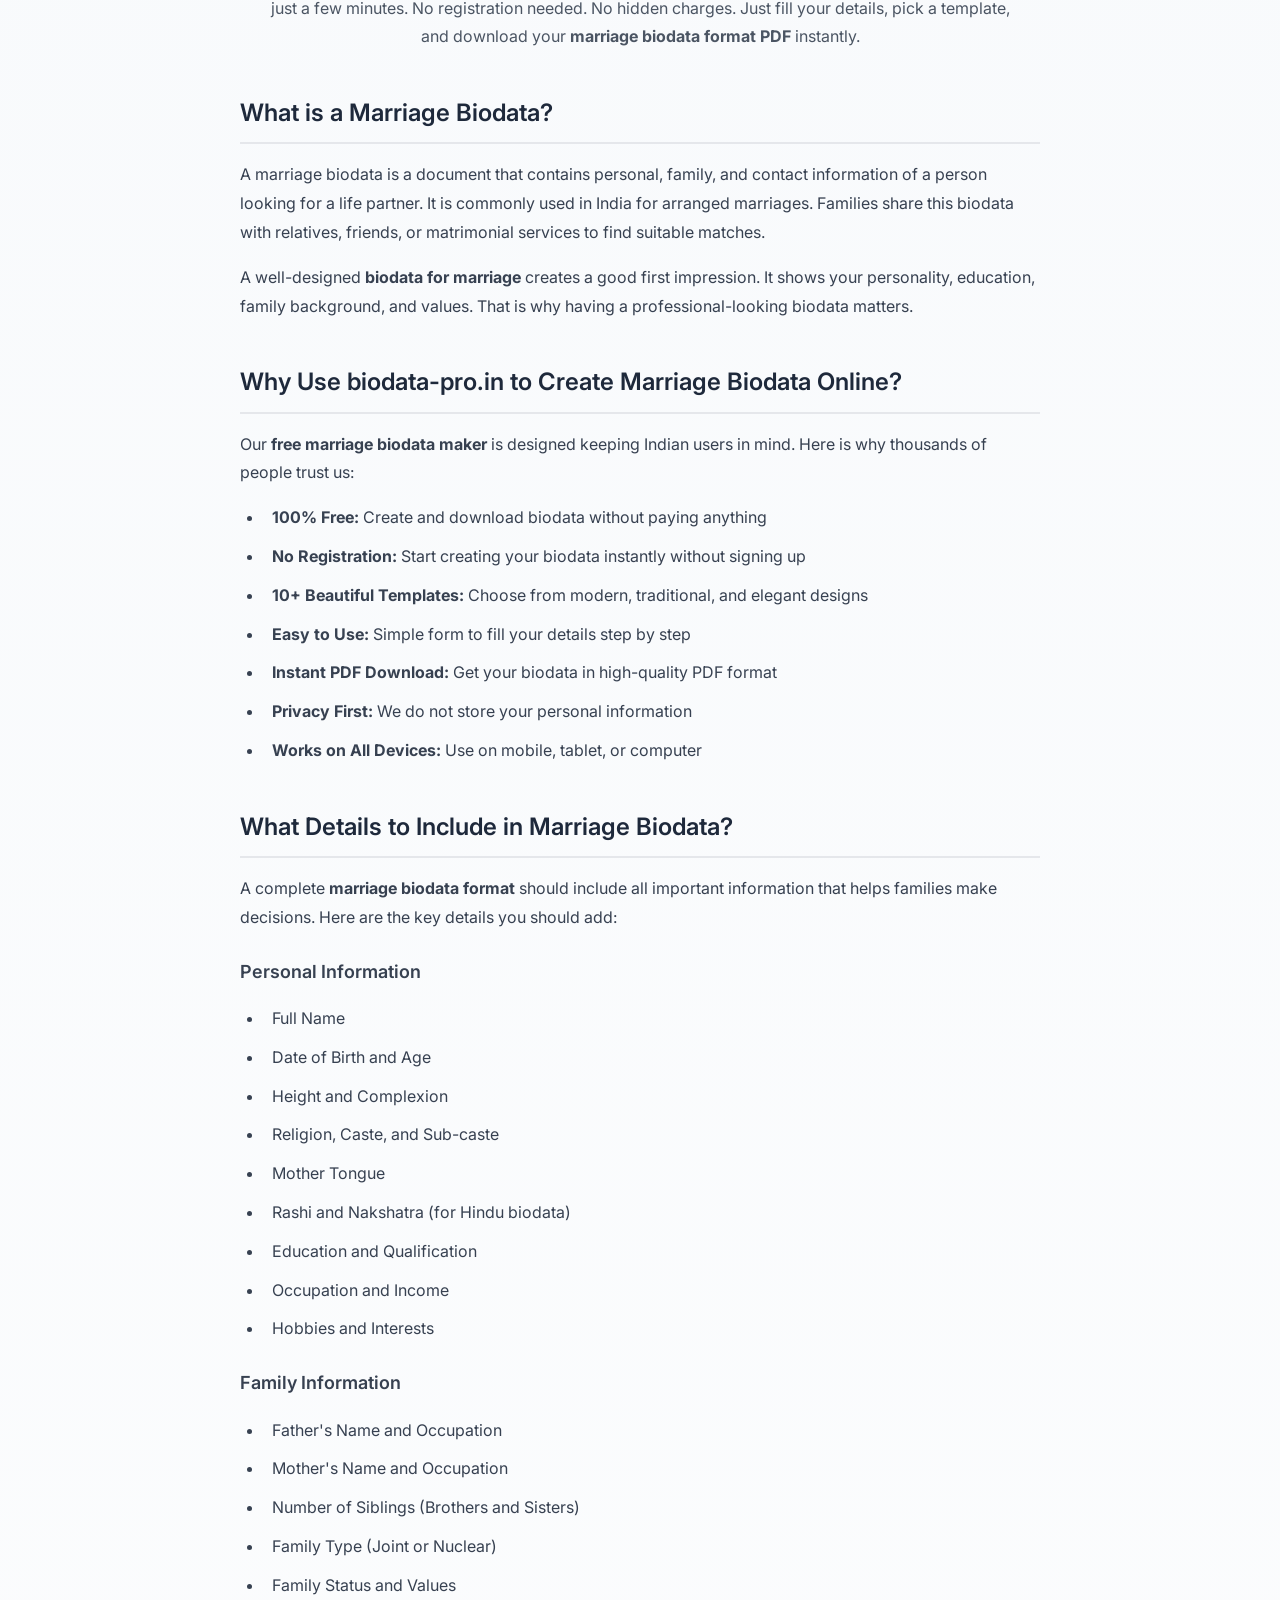
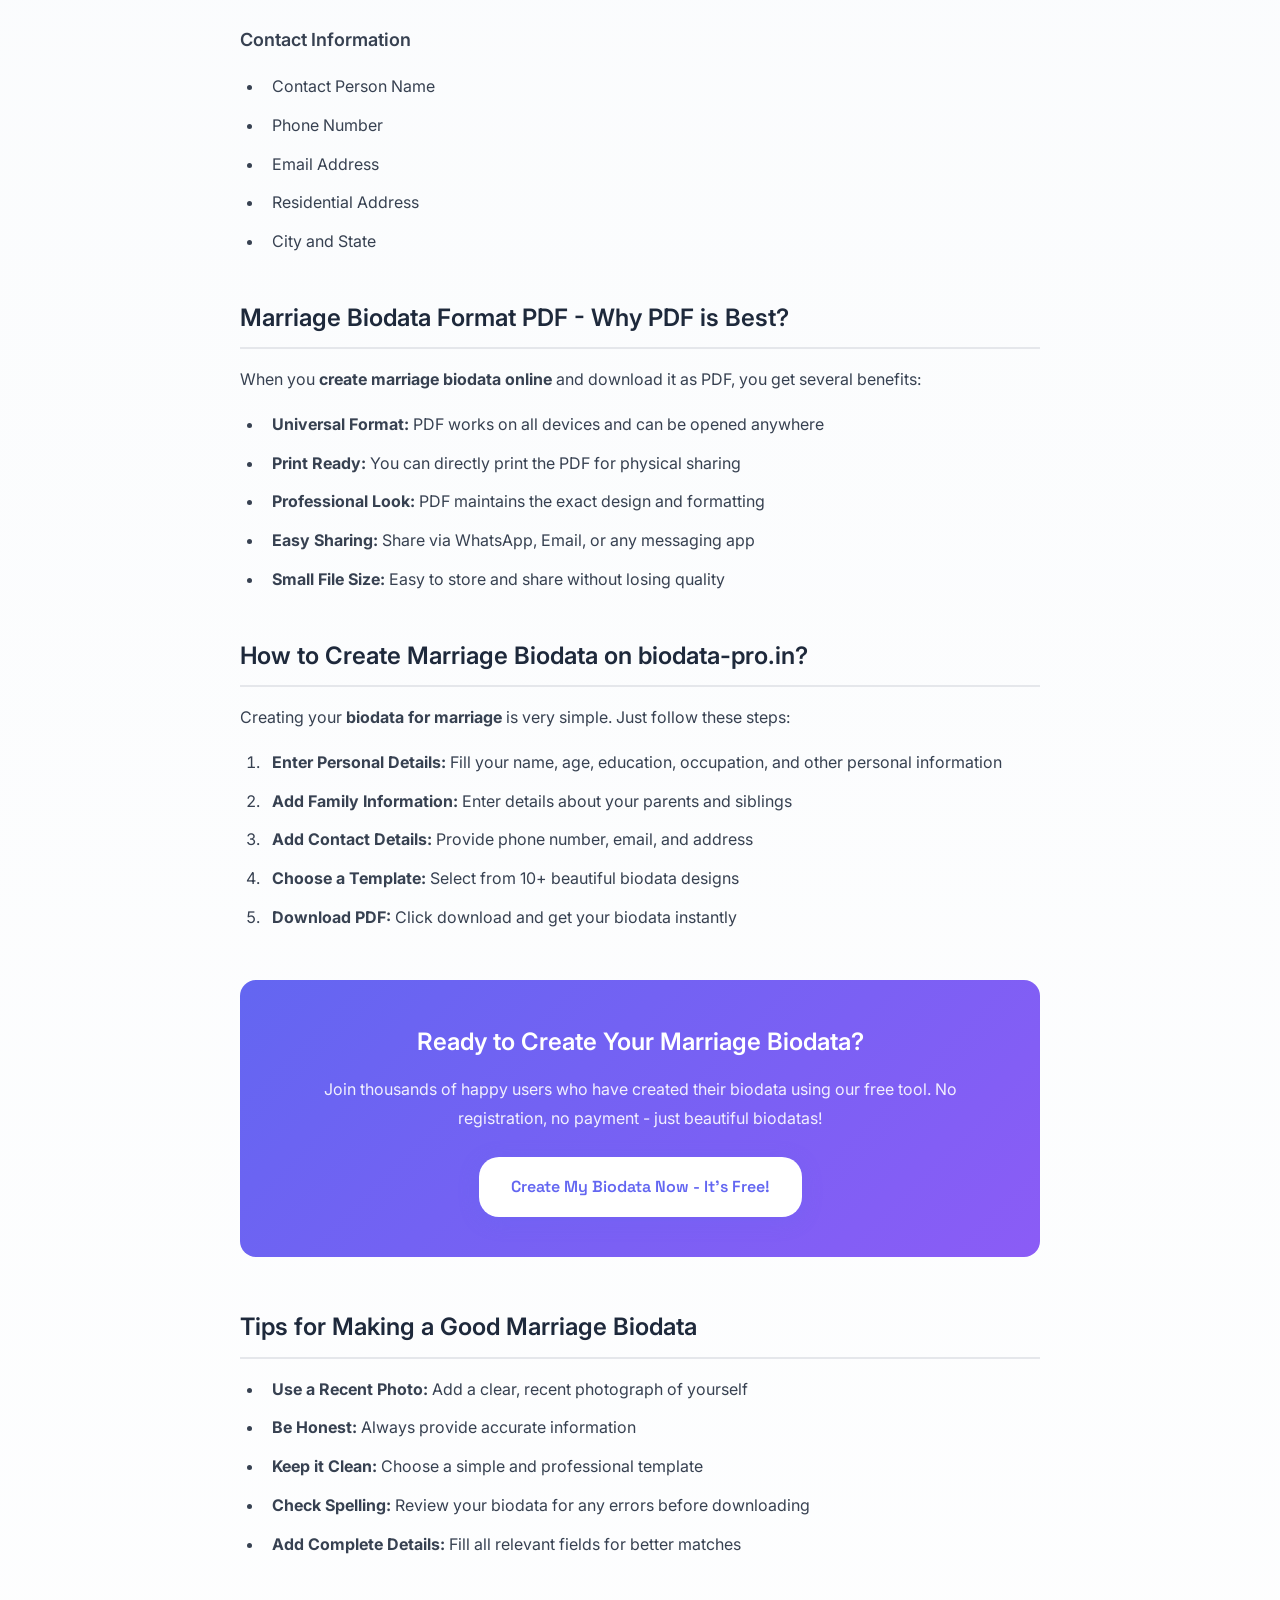
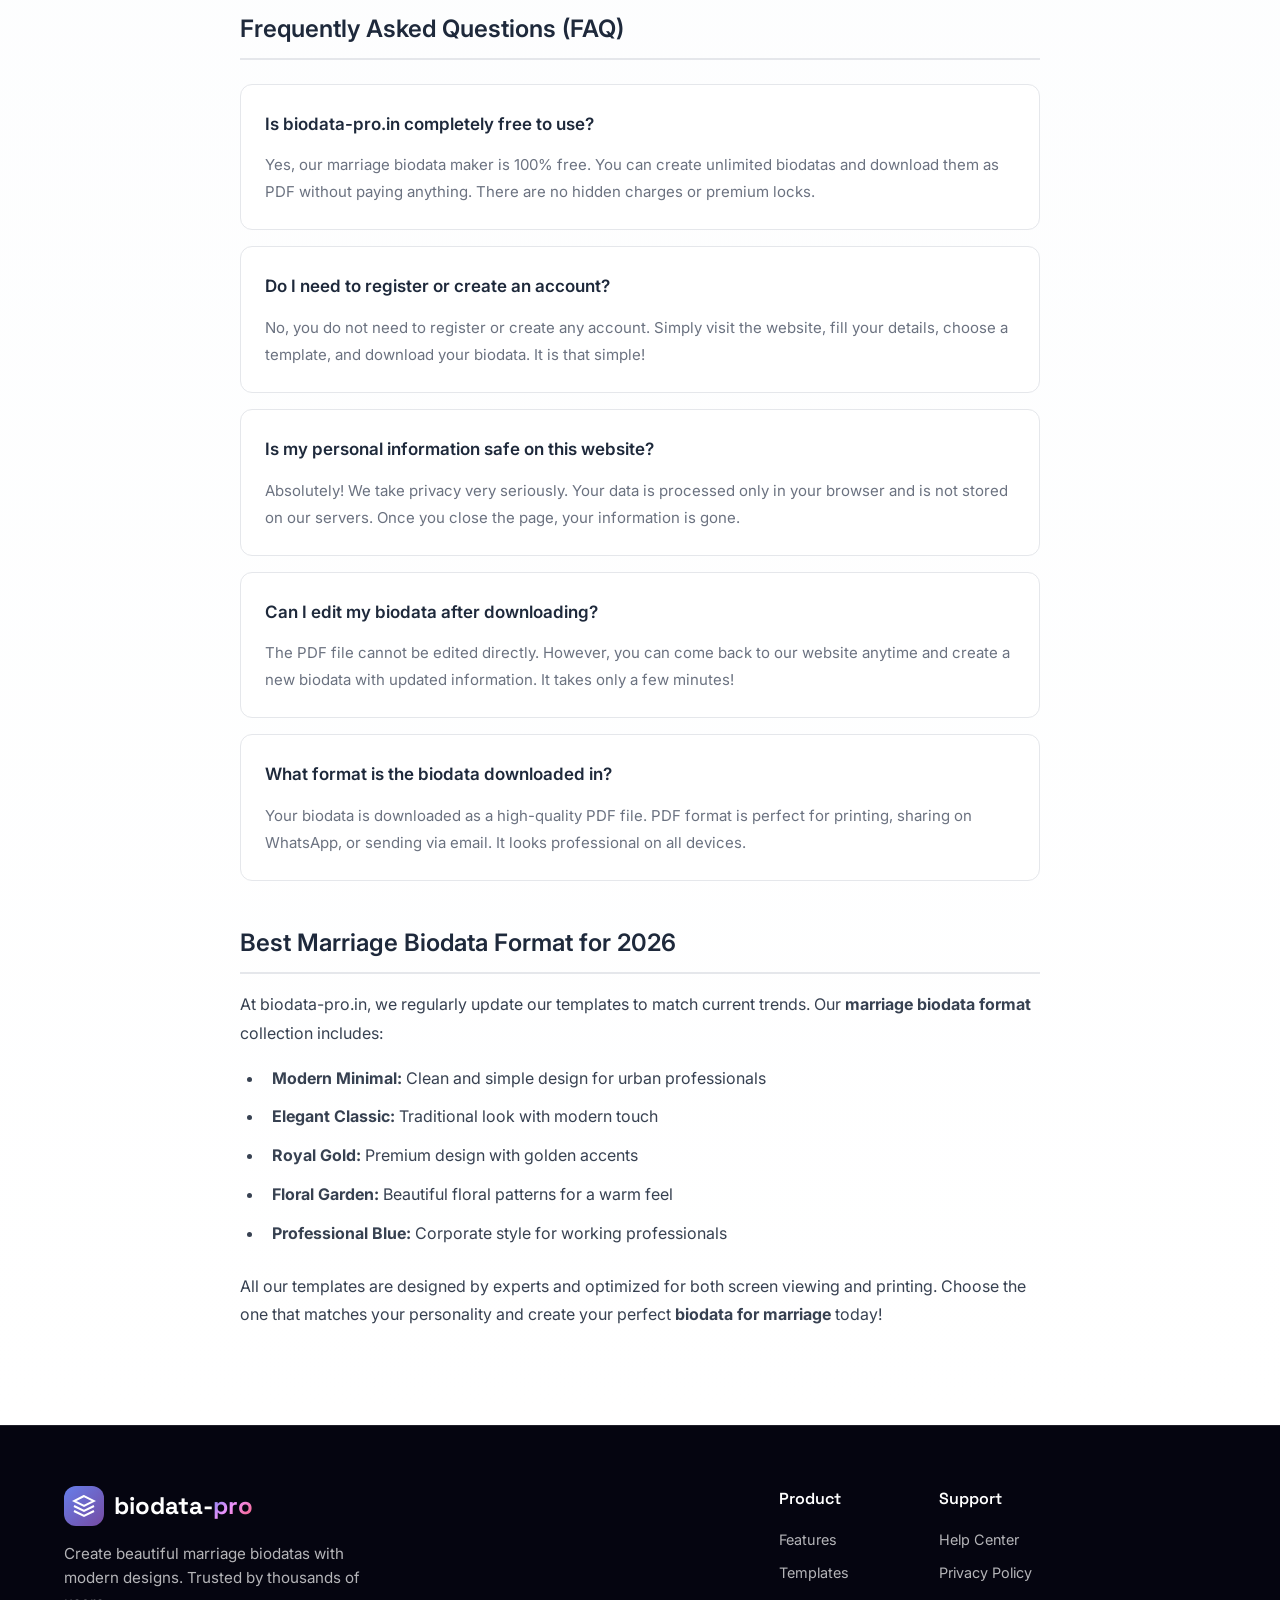
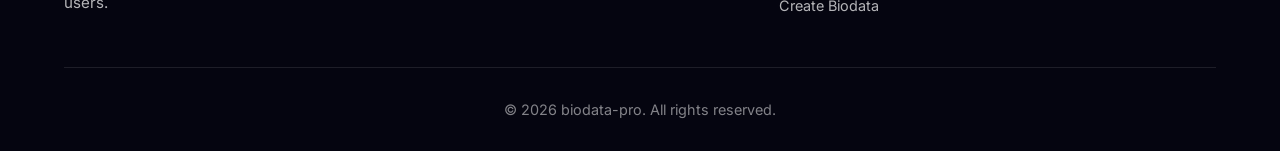
==== commit 6adccd60: "Multi Language Support" ====
--- a/index.html
+++ b/index.html
@@ -201,7 +201,6 @@
             <a href="#features" class="mobile-menu-link">Features</a>
             <a href="#templates" class="mobile-menu-link">Templates</a>
             <a href="#how-it-works" class="mobile-menu-link">How It Works</a>
-            <a href="./wedding-card.html" class="mobile-menu-link mobile-link-special">Wedding Cards ↗</a>
             <a href="#create" class="mobile-menu-cta">Create Now</a>
         </div>
     </nav>
@@ -453,6 +452,15 @@
                 <!-- Form Panel -->
                 <div class="form-panel">
                     <div class="form-header">
+                        <div class="language-control">
+                            <label for="languageSelect" data-i18n="selectLanguage">Select Language</label>
+                            <select id="languageSelect" aria-label="Select biodata language">
+                                <option value="en">English</option>
+                                <option value="hi">हिन्दी</option>
+                                <option value="gu">ગુજરાતી</option>
+                                <option value="mr">मराठी</option>
+                            </select>
+                        </div>
                         <div class="form-tabs">
                             <button class="form-tab active" data-tab="personal">
                                 <svg width="16" height="16" viewBox="0 0 24 24" fill="none" stroke="currentColor" stroke-width="2">
--- a/style.css
+++ b/style.css
@@ -878,6 +878,30 @@
     background: var(--bg-input);
     padding: 20px;
     border-bottom: 1px solid var(--border-form);
+}
+
+.language-control {
+    display: flex;
+    align-items: center;
+    justify-content: flex-end;
+    gap: 10px;
+    margin-bottom: 14px;
+}
+
+.language-control label {
+    color: var(--text-dark-secondary);
+    font-size: 0.85rem;
+    font-weight: 600;
+}
+
+.language-control select {
+    min-width: 160px;
+    padding: 9px 12px;
+    border: 1px solid var(--border-form);
+    border-radius: var(--radius-sm);
+    background: #ffffff;
+    color: var(--text-dark);
+    font: 600 0.9rem var(--font-secondary);
 }
 
 .form-tabs {
@@ -1658,6 +1682,13 @@
     :root {
         --section-padding: 60px;
     }
+
+    .navbar {
+        background: #0a0a1a;
+        backdrop-filter: none;
+        -webkit-backdrop-filter: none;
+        box-shadow: 0 8px 24px rgba(5, 5, 16, 0.35);
+    }
     
     .nav-links {
         display: none;
@@ -1665,6 +1696,15 @@
     
     .mobile-menu-btn {
         display: block;
+    }
+
+    .language-control {
+        align-items: stretch;
+        flex-direction: column;
+    }
+
+    .language-control select {
+        width: 100%;
     }
     
     .hero {
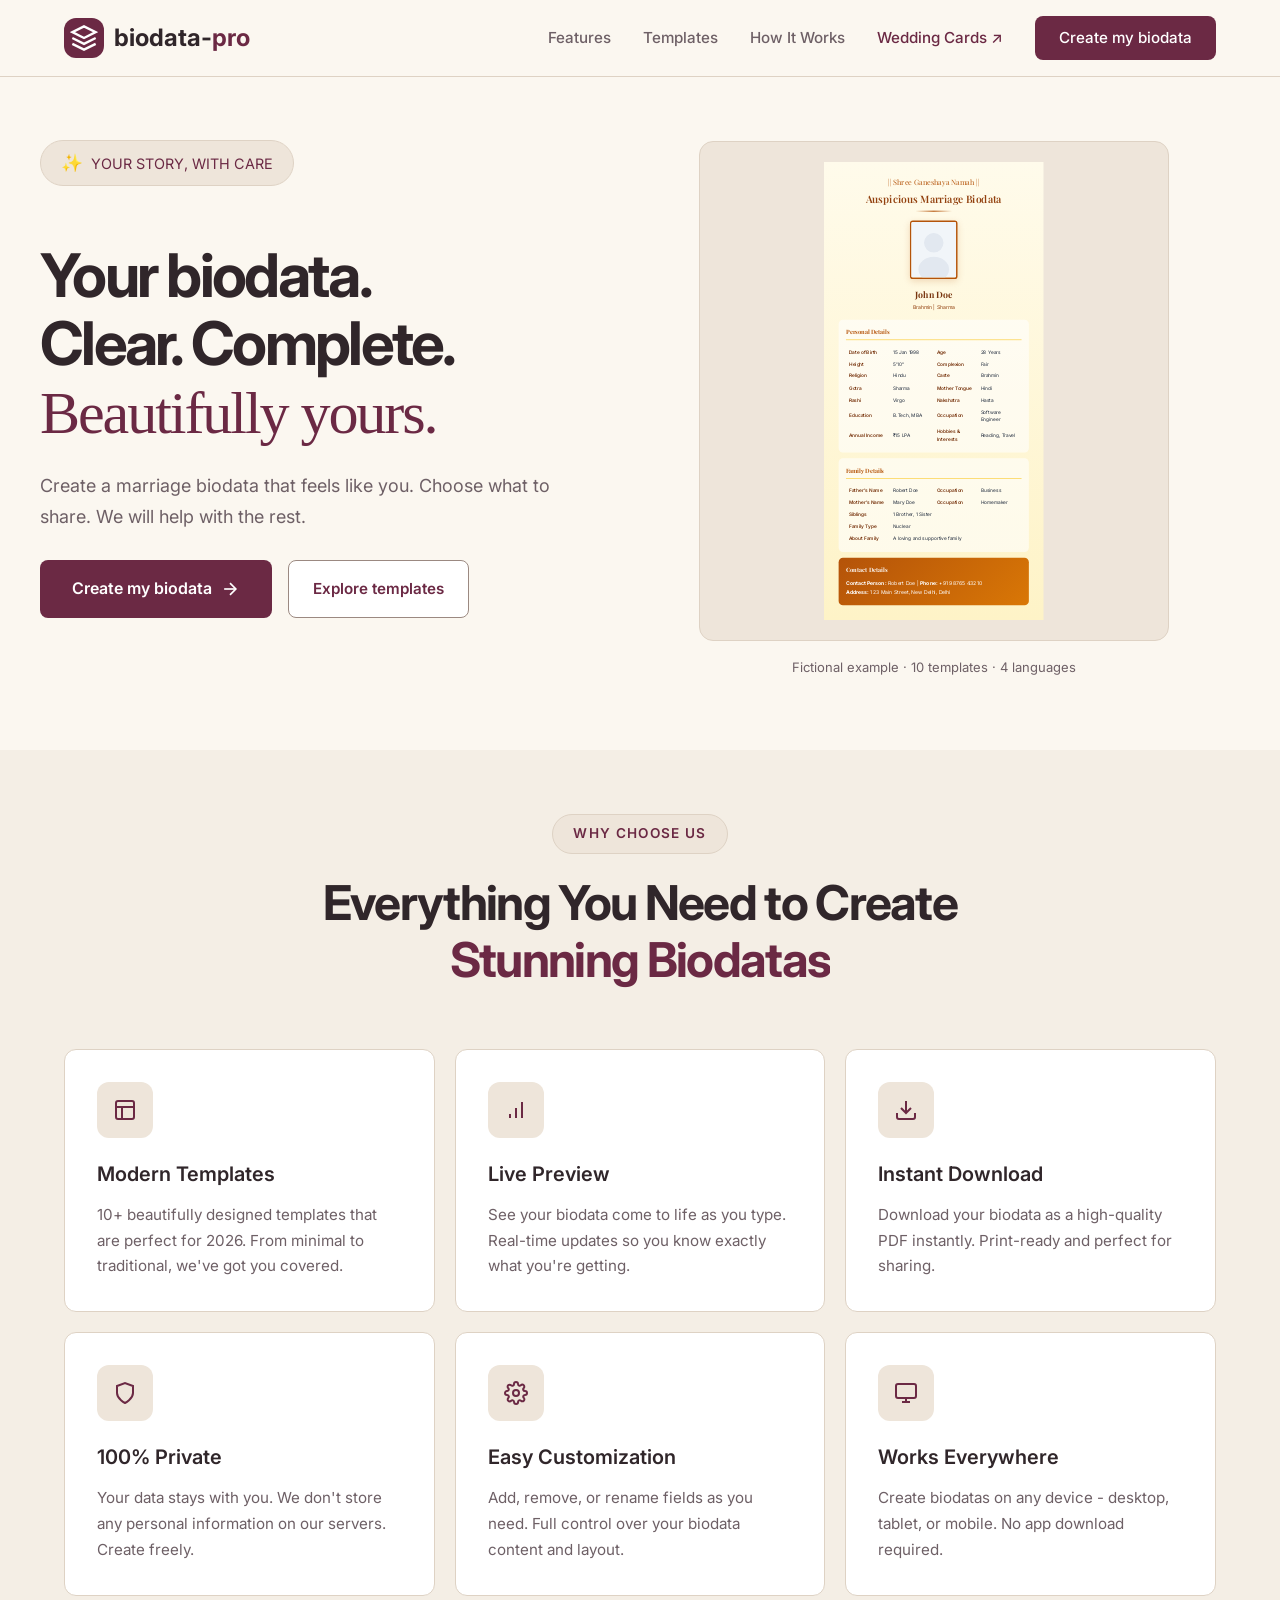
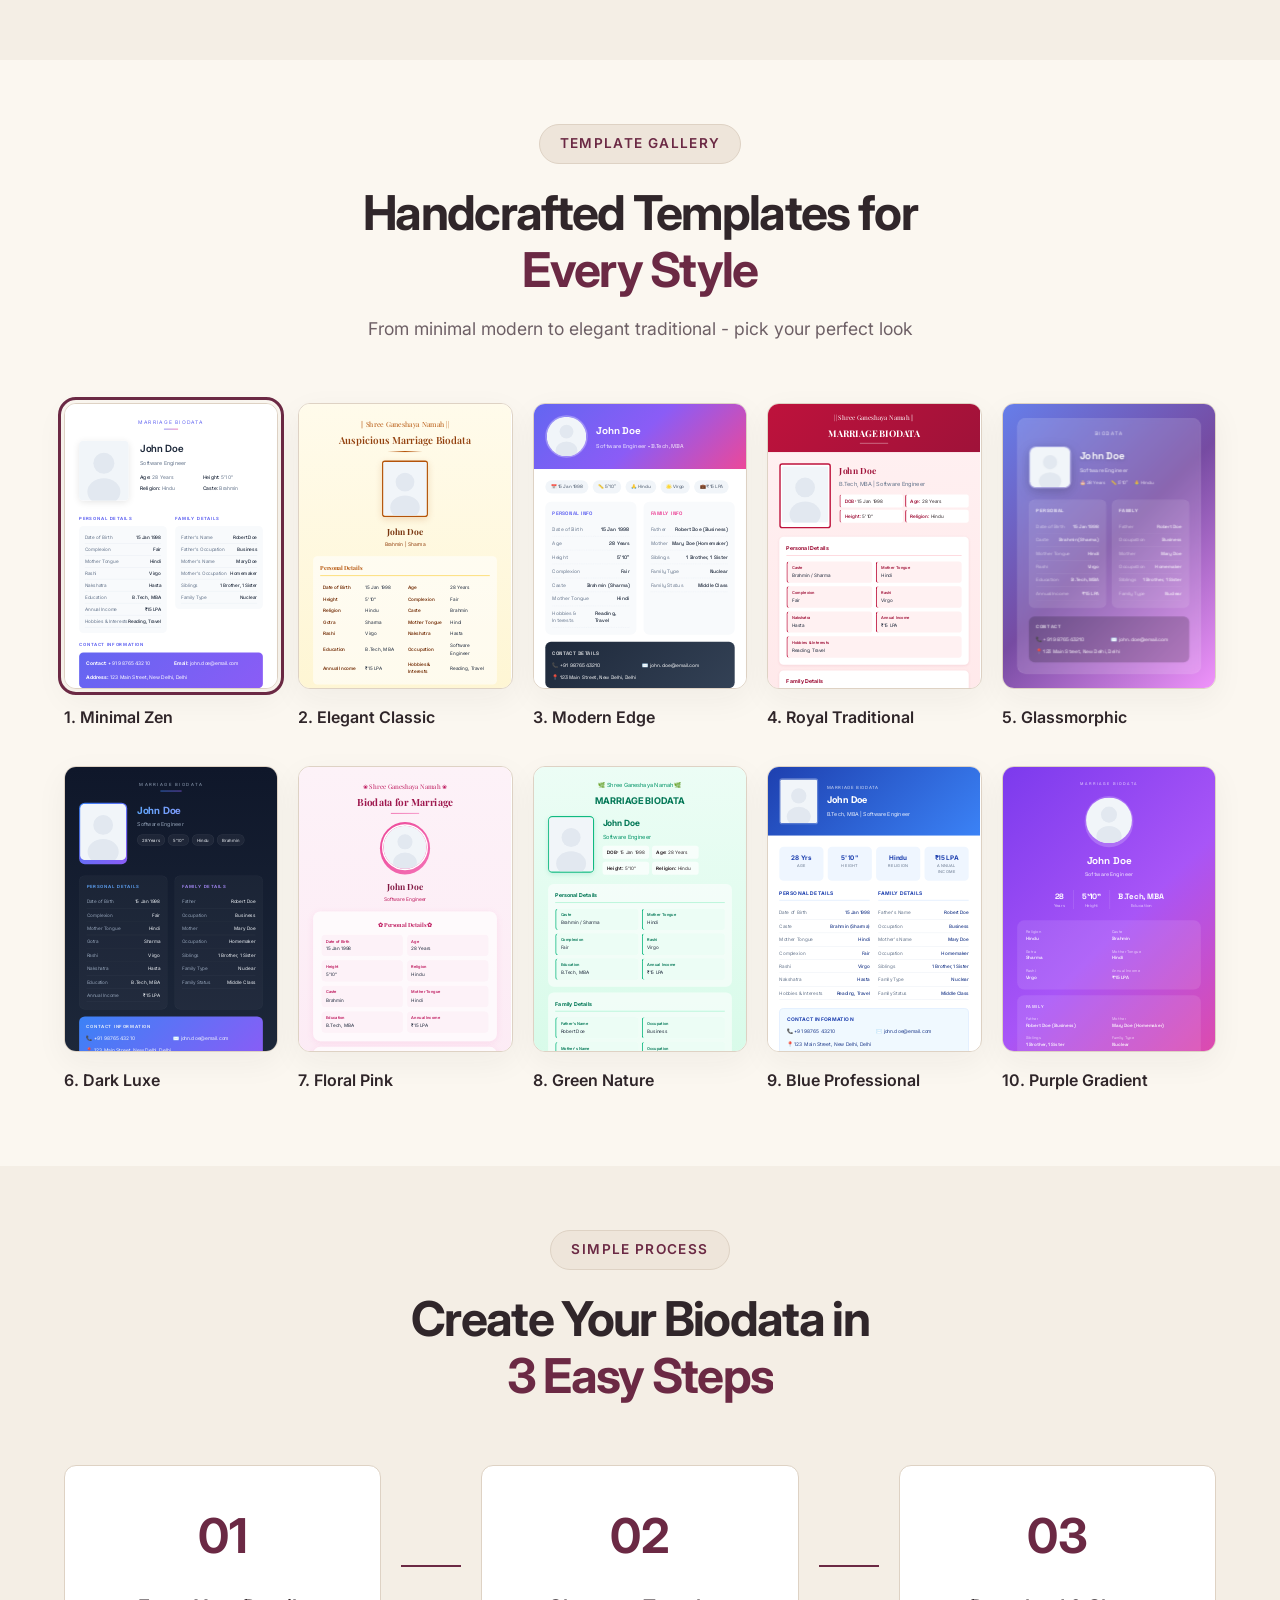
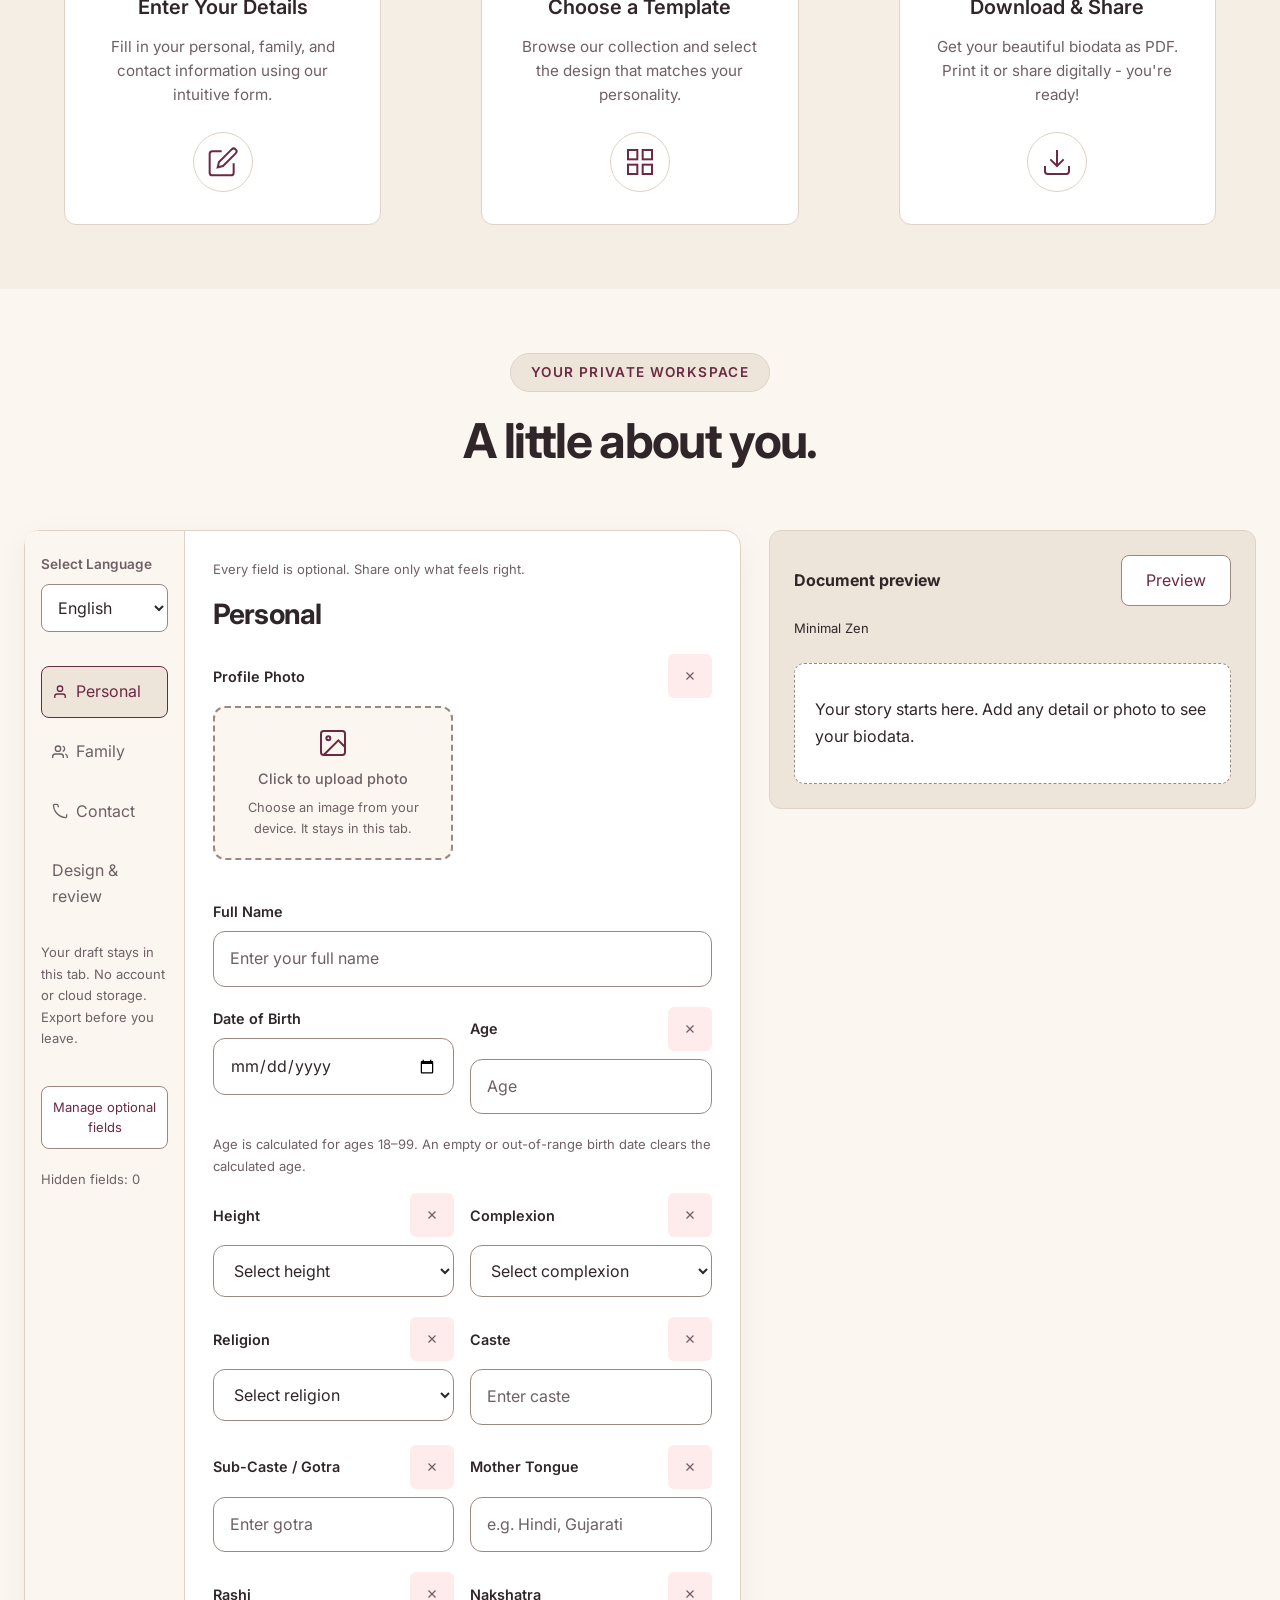
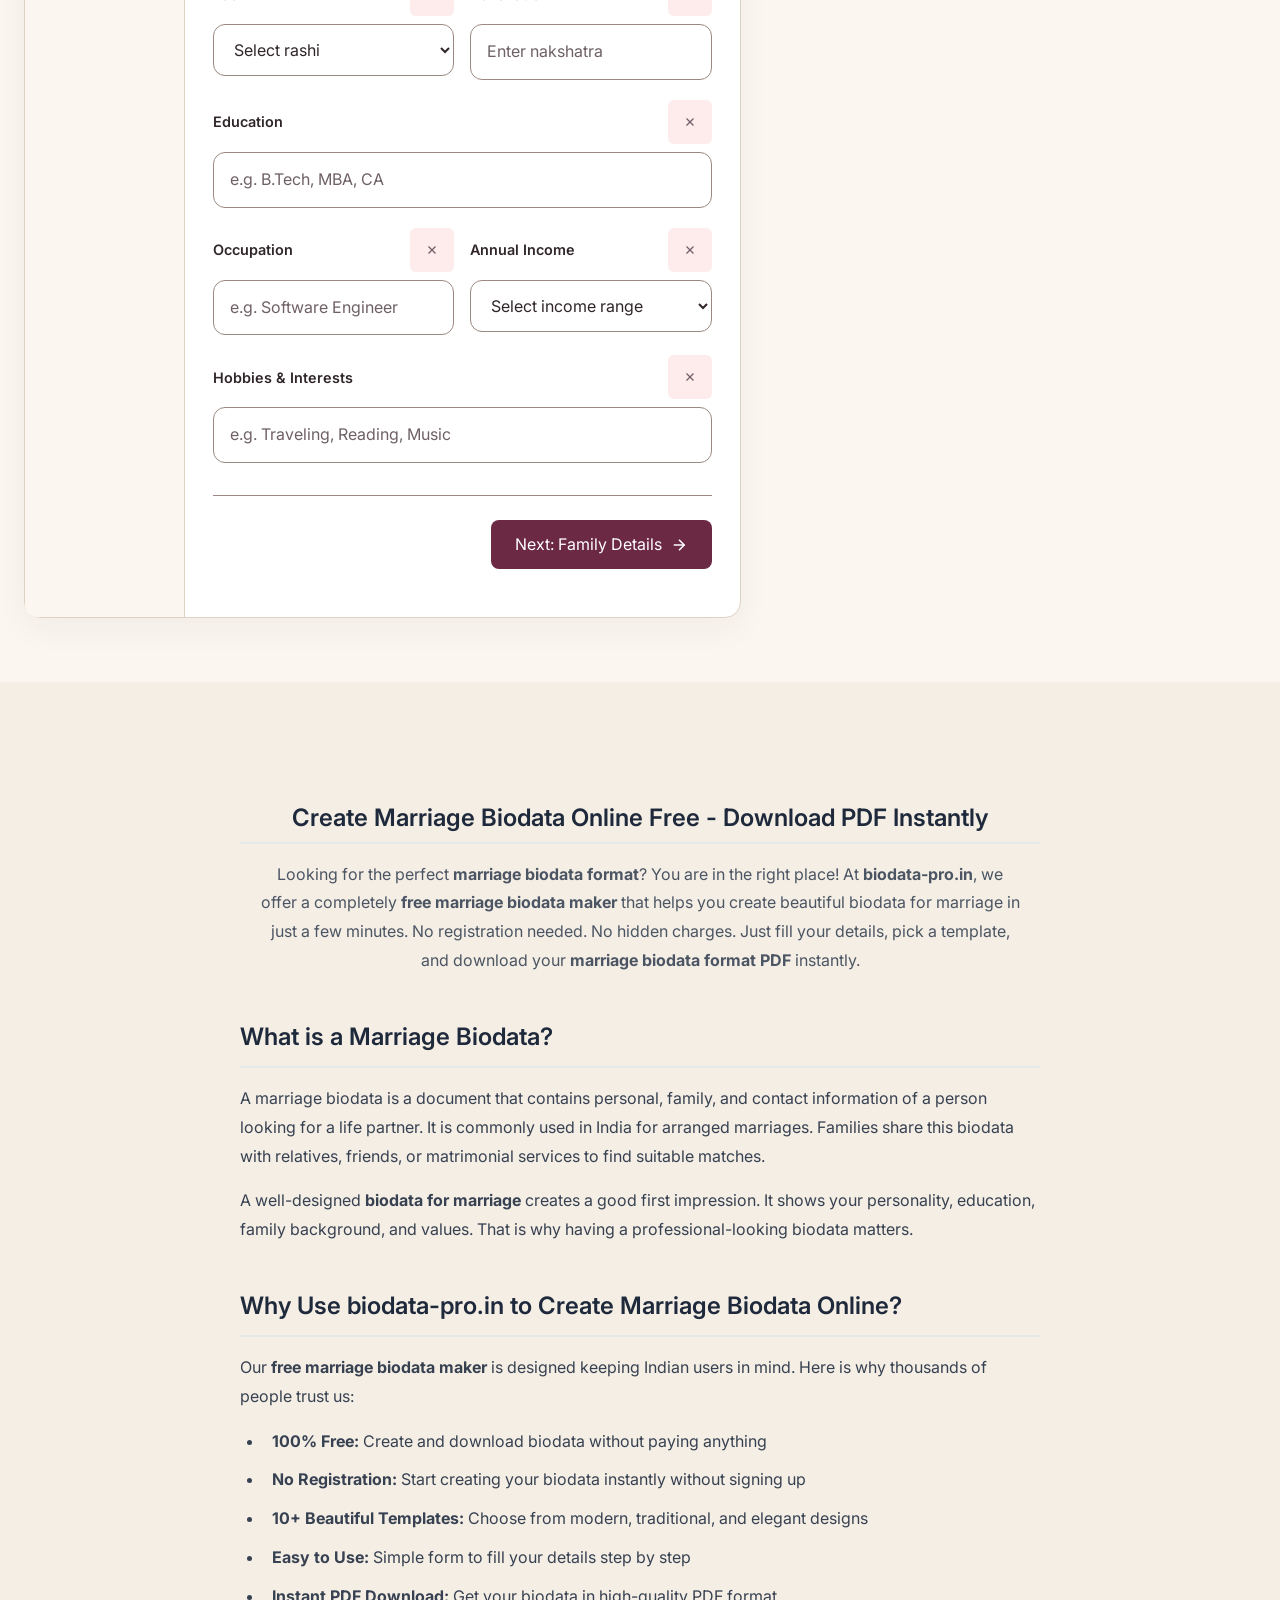
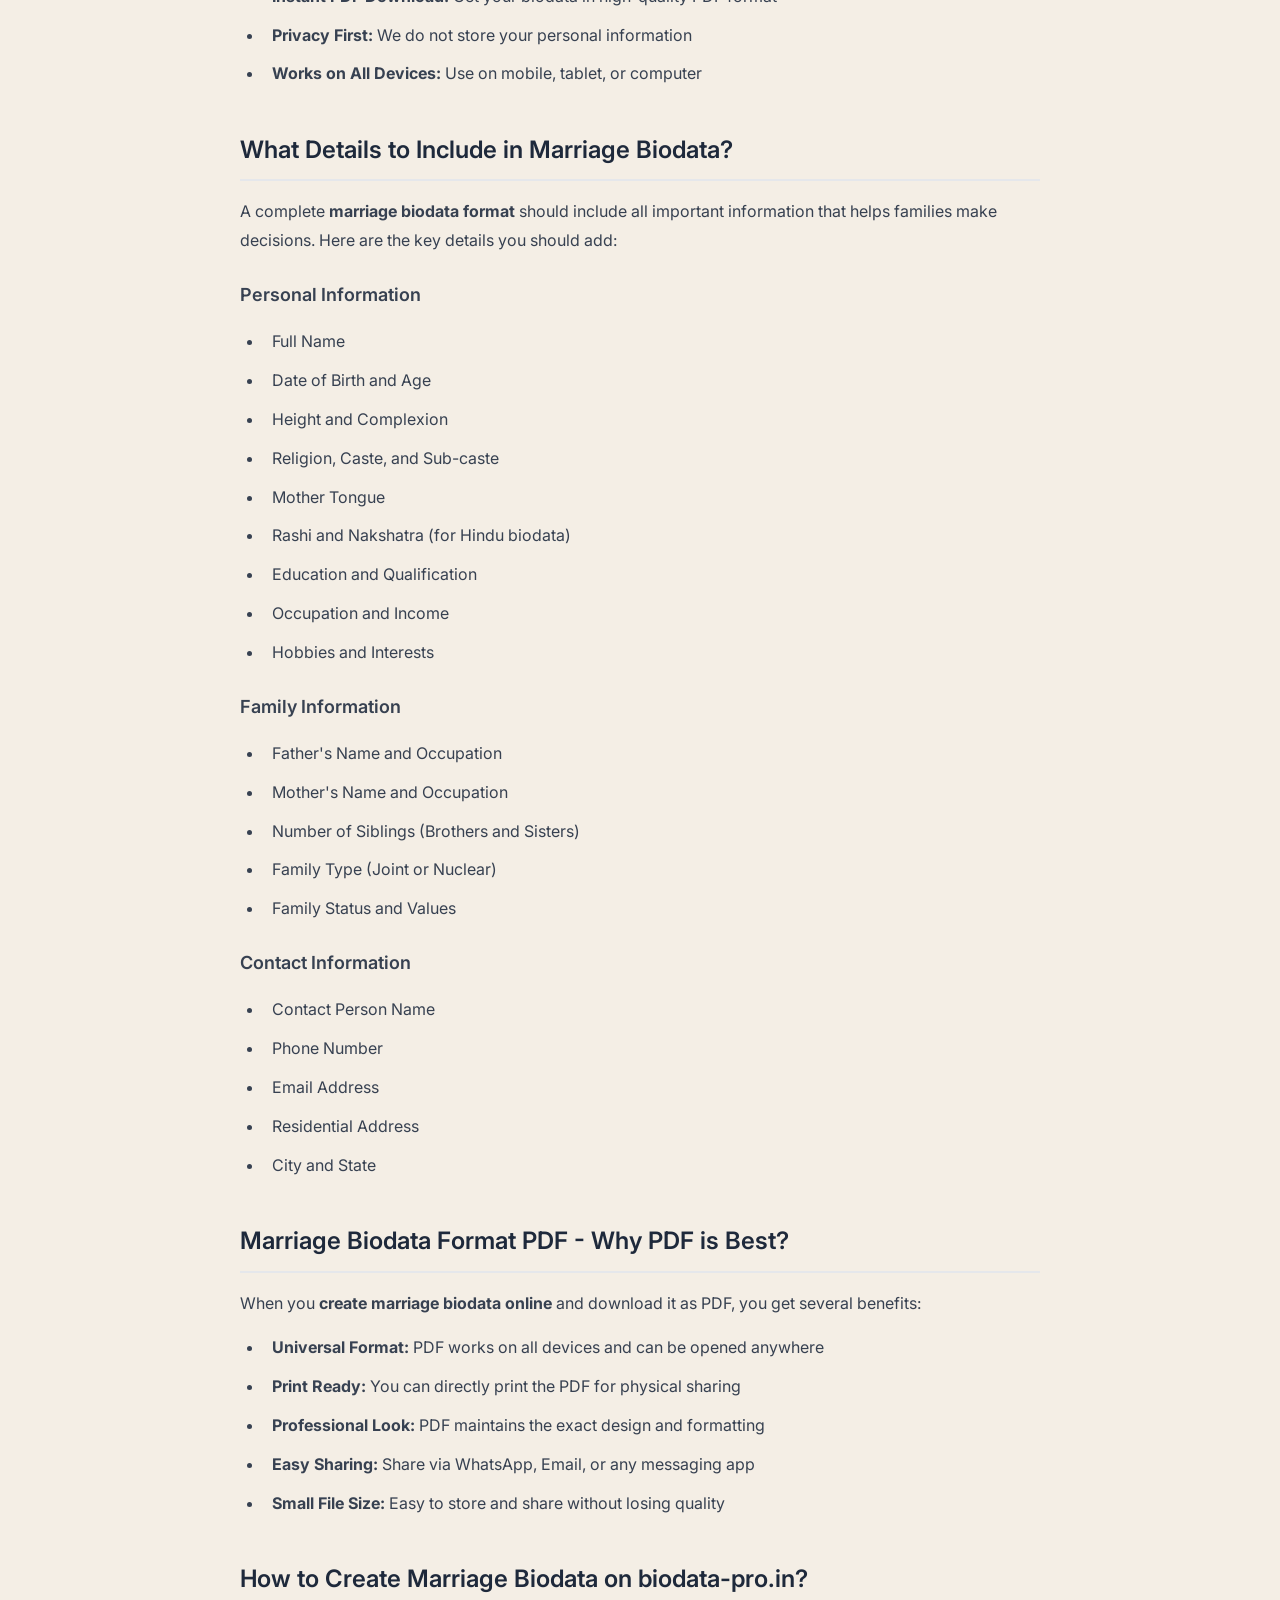
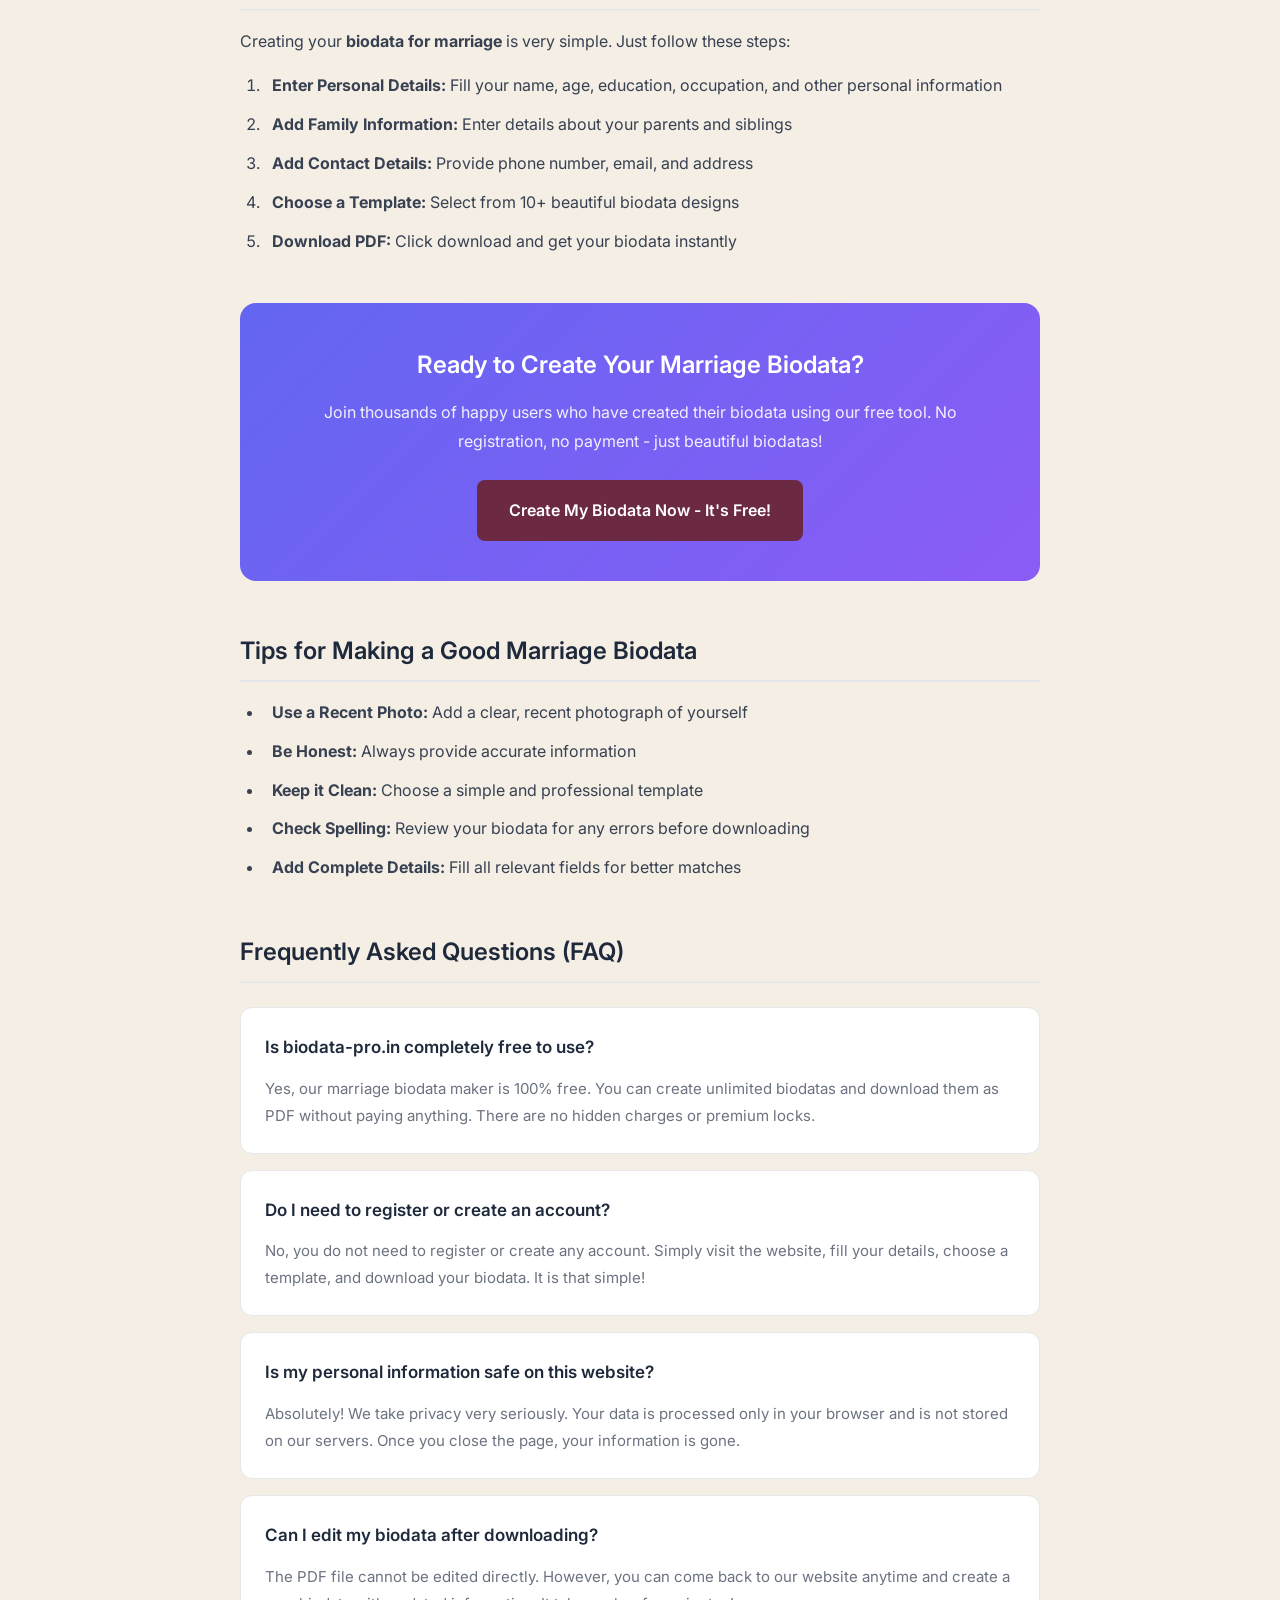
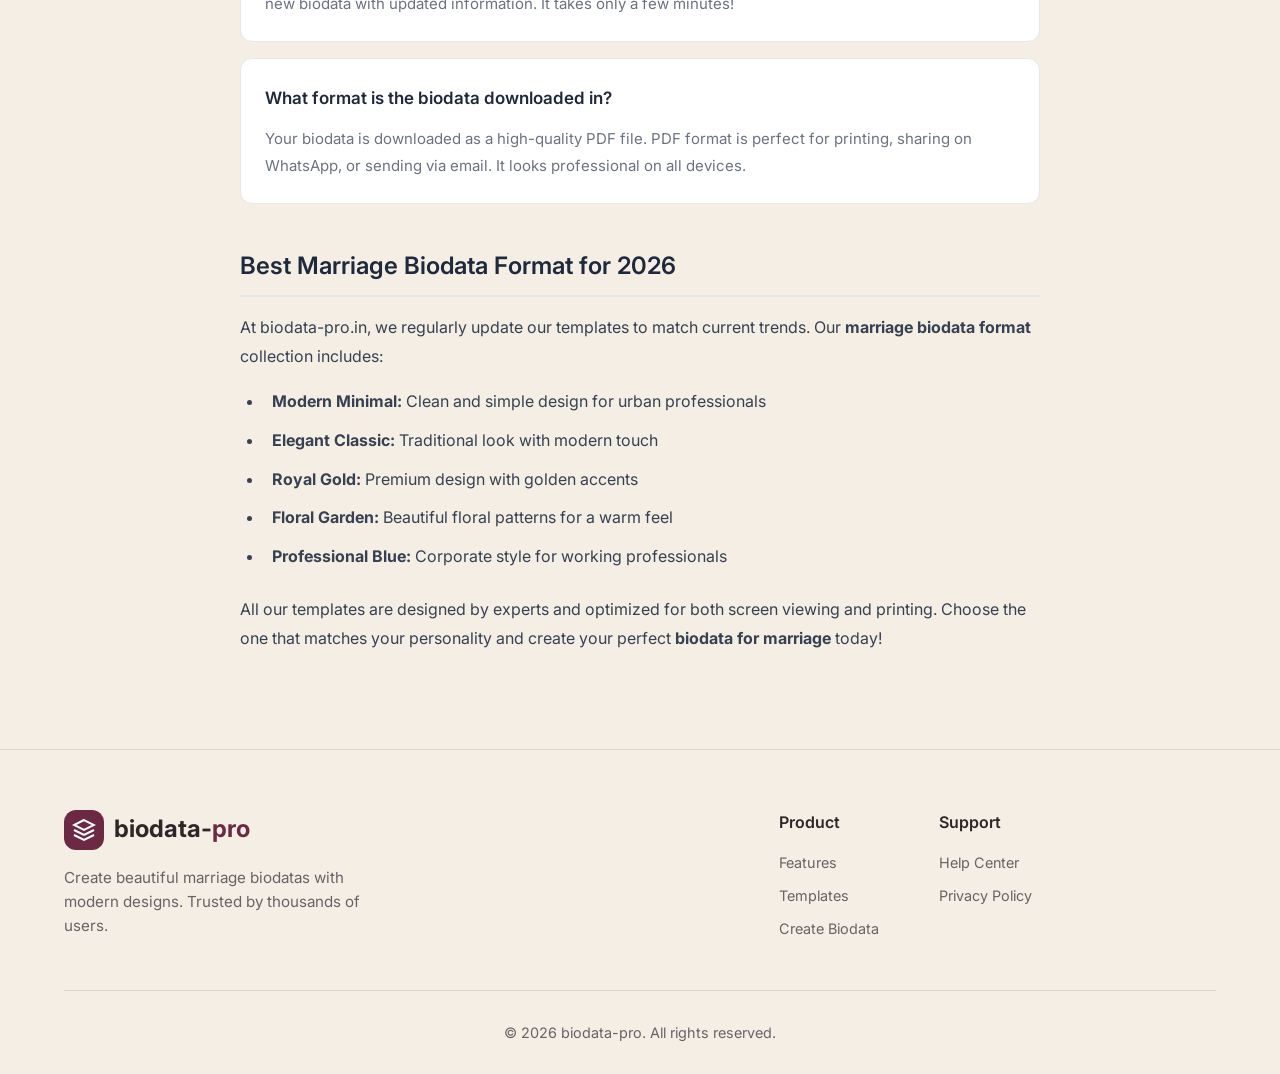
==== commit 3ed70180: "Implement biodata redesign with modular rendering and export tests" ====
--- a/index.html
+++ b/index.html
@@ -36,6 +36,7 @@
     
     <!-- Styles -->
     <link rel="stylesheet" href="./style.css">
+    <link rel="stylesheet" href="./styles/clarity.css">
         <script type="application/ld+json">
         {
             "@context": "https://schema.org",
@@ -163,7 +164,8 @@
         }
         </script>
 </head>
-<body>
+<body class="clarity">
+    <a class="skip-link" href="#create" data-i18n="skip">Skip to biodata creator</a>
     <!-- Navigation -->
     <nav class="navbar">
         <div class="nav-container">
@@ -184,7 +186,7 @@
                 <a href="./wedding-card.html" class="nav-link-special">Wedding Cards ↗</a>
                 <a href="#create" class="nav-cta">Create Now</a>
             </div>
-            <button class="mobile-menu-btn" id="mobileMenuBtn" aria-label="Toggle menu">
+            <button class="mobile-menu-btn" id="mobileMenuBtn" aria-label="Toggle menu" aria-expanded="false" aria-controls="mobileMenu">
                 <svg class="menu-icon" width="24" height="24" viewBox="0 0 24 24" fill="none" stroke="currentColor" stroke-width="2">
                     <line x1="3" y1="12" x2="21" y2="12"/>
                     <line x1="3" y1="6" x2="21" y2="6"/>
@@ -201,6 +203,8 @@
             <a href="#features" class="mobile-menu-link">Features</a>
             <a href="#templates" class="mobile-menu-link">Templates</a>
             <a href="#how-it-works" class="mobile-menu-link">How It Works</a>
+            <a href="./wedding-card.html" class="mobile-menu-link" data-i18n="weddingCards">Wedding cards</a>
+            <a href="./privacy.html" class="mobile-menu-link" data-i18n="privacy">Privacy</a>
             <a href="#create" class="mobile-menu-cta">Create Now</a>
         </div>
     </nav>
@@ -255,41 +259,8 @@
             </div> -->
         </div>
         <div class="hero-visual">
-            <div class="preview-cards">
-                <div class="preview-card card-1">
-                    <div class="mini-template">
-                        <div class="mt-header"></div>
-                        <div class="mt-photo"></div>
-                        <div class="mt-lines">
-                            <div class="mt-line"></div>
-                            <div class="mt-line short"></div>
-                            <div class="mt-line"></div>
-                        </div>
-                    </div>
-                </div>
-                <div class="preview-card card-2">
-                    <div class="mini-template dark">
-                        <div class="mt-header"></div>
-                        <div class="mt-photo"></div>
-                        <div class="mt-lines">
-                            <div class="mt-line"></div>
-                            <div class="mt-line short"></div>
-                            <div class="mt-line"></div>
-                        </div>
-                    </div>
-                </div>
-                <div class="preview-card card-3">
-                    <div class="mini-template gradient">
-                        <div class="mt-header"></div>
-                        <div class="mt-photo"></div>
-                        <div class="mt-lines">
-                            <div class="mt-line"></div>
-                            <div class="mt-line short"></div>
-                            <div class="mt-line"></div>
-                        </div>
-                    </div>
-                </div>
-            </div>
+            <div class="hero-document-stage" aria-hidden="true"><div id="heroDocument"></div></div>
+            <p class="demo-label" data-i18n="demoLabel">Fictional example · 10 templates · 4 languages</p>
         </div>
     </section>
 
@@ -484,21 +455,27 @@
                                 </svg>
                                 <span>Contact</span>
                             </button>
+                            <button type="button" class="form-tab" data-tab="review"><span data-i18n="review">Design &amp; review</span></button>
                         </div>
+                        <p class="draft-notice" data-i18n="draftNotice">Your draft stays in this tab. No account or cloud storage. Export before you leave.</p>
+                        <button type="button" id="manageFields" class="btn btn-outline" data-manage-fields data-i18n="manageFields">Manage optional fields</button>
+                        <p id="hiddenCount" class="helper-text"></p>
+                        <button type="button" class="btn btn-outline mobile-preview-button" data-preview data-i18n="preview">Preview</button>
                     </div>
                     
-                    <form id="biodataForm" class="biodata-form">
+                    <form id="biodataForm" class="biodata-form" novalidate>
+                        <p class="optional-hint" data-i18n="optionalHint">Every field is optional. Share only what feels right.</p>
                         <!-- Personal Details Tab -->
                         <div class="form-tab-content active" id="personalTab">
                             <div class="form-group photo-upload-group" data-field="photo">
                                 <div class="field-label-row">
-                                    <label>Profile Photo</label>
+                                    <label for="photoInput">Profile Photo</label>
                                     <button type="button" class="field-remove-btn" title="Remove this field">
                                         <svg width="14" height="14" viewBox="0 0 24 24" fill="none" stroke="currentColor" stroke-width="2"><line x1="18" y1="6" x2="6" y2="18"/><line x1="6" y1="6" x2="18" y2="18"/></svg>
                                     </button>
                                 </div>
-                                <div class="photo-upload" id="photoUploadArea">
-                                    <input type="file" id="photoInput" accept="image/*" hidden>
+                                <input type="file" id="photoInput" accept="image/*" hidden>
+                                <button type="button" class="photo-upload" id="photoUploadArea" aria-describedby="photoError">
                                     <div class="photo-placeholder" id="photoPlaceholder">
                                         <svg width="32" height="32" viewBox="0 0 24 24" fill="none" stroke="currentColor" stroke-width="1.5">
                                             <rect x="3" y="3" width="18" height="18" rx="2" ry="2"/>
@@ -506,10 +483,12 @@
                                             <polyline points="21 15 16 10 5 21"/>
                                         </svg>
                                         <span>Click to upload photo</span>
-                                        <small>JPG, PNG up to 10MB</small>
-                                    </div>
-                                    <img id="photoPreview" class="photo-preview" src="" alt="Preview" style="display: none;">
-                                </div>
+                                        <small data-i18n="imageHint">Choose an image from your device. It stays in this tab.</small>
+                                    </div>
+                                    <img id="photoPreview" class="photo-preview" alt="Preview" hidden>
+                                </button>
+                                <button type="button" id="removePhoto" class="btn btn-outline" data-i18n="clearPhoto" hidden>Remove photo</button>
+                                <p id="photoError" class="field-error" role="alert"></p>
                             </div>
                             
                             <div class="form-row">
@@ -522,7 +501,7 @@
                             <div class="form-row two-col">
                                 <div class="form-group" data-field="dob">
                                     <label for="dob">Date of Birth</label>
-                                    <input type="date" id="dob">
+                                    <input type="date" id="dob" aria-describedby="ageHint">
                                 </div>
                                 <div class="form-group" data-field="age">
                                     <div class="field-label-row">
@@ -531,9 +510,10 @@
                                             <svg width="14" height="14" viewBox="0 0 24 24" fill="none" stroke="currentColor" stroke-width="2"><line x1="18" y1="6" x2="6" y2="18"/><line x1="6" y1="6" x2="18" y2="18"/></svg>
                                         </button>
                                     </div>
-                                    <input type="number" id="age" placeholder="e.g. 25" min="18" max="99">
-                                </div>
-                            </div>
+                                    <input type="number" id="age" placeholder="e.g. 25" min="18" max="99" aria-describedby="ageHint">
+                                </div>
+                            </div>
+                            <p id="ageHint" class="helper-text" data-i18n="ageHint">Age is calculated for ages 18–99. An empty or out-of-range birth date clears the calculated age.</p>
                             
                             <div class="form-row two-col">
                                 <div class="form-group" data-field="height">
@@ -947,20 +927,36 @@
                                 </button>
                             </div>
                         </div>
+                        <div class="form-tab-content" id="reviewTab" hidden>
+                            <p data-i18n="reviewHelp">Choose a design, check your details and included fields, then export.</p>
+                            <div id="reviewTemplates" class="review-templates"></div>
+                            <button type="button" class="btn btn-outline" data-manage-fields data-i18n="manageFields">Manage optional fields</button>
+                            <div class="form-tab-nav">
+                                <button type="button" class="btn btn-outline" data-prev="contact" data-i18n="previous">Previous</button>
+                                <button type="button" class="btn btn-primary" data-preview data-i18n="preview">Preview</button>
+                            </div>
+                            <button type="button" class="btn btn-primary" data-export><span data-i18n="downloadPdf">Download PDF</span></button>
+                        </div>
+                        <p id="creatorStatus" class="creator-status" role="status" aria-live="polite"></p>
                     </form>
                 </div>
+                <aside class="live-preview" aria-labelledby="documentPreviewTitle">
+                    <div class="preview-toolbar"><h3 id="documentPreviewTitle" data-i18n="documentPreview">Document preview</h3><button type="button" class="btn btn-outline" data-preview data-i18n="preview">Preview</button></div>
+                    <p id="selectedTemplateName"></p>
+                    <p class="empty-draft" data-i18n="emptyDraft">Your story starts here. Add any detail or photo to see your biodata.</p>
+                    <div id="inlinePreviewFrame" class="document-frame"><div id="inlinePaper" class="biodata-paper" hidden></div></div>
+                </aside>
             </div>
         </div>
     </section>
     </div>
 
     <!-- Template Modal -->
-    <div id="templateModal" class="modal">
-        <div class="modal-overlay"></div>
+    <dialog id="templateModal" class="modal" aria-labelledby="previewDialogTitle">
         <div class="modal-content">
             <div class="modal-header">
-                <h3>Preview Your Biodata</h3>
-                <button class="modal-close" id="closeModal">
+                <h3 id="previewDialogTitle" data-i18n="documentPreview">Document preview</h3>
+                <button type="button" class="modal-close" id="closeModal" aria-label="Back to editing">
                     <svg width="24" height="24" viewBox="0 0 24 24" fill="none" stroke="currentColor" stroke-width="2">
                         <line x1="18" y1="6" x2="6" y2="18"/>
                         <line x1="6" y1="6" x2="18" y2="18"/>
@@ -987,6 +983,7 @@
                 
                 <!-- Main: Preview Area -->
                 <div class="preview-main">
+                    <p class="empty-draft" data-i18n="emptyDraft">Your story starts here. Add any detail or photo to see your biodata.</p>
                     <div class="preview-wrapper">
                         <div class="preview-scale" id="previewScale">
                             <div id="biodataPaper" class="biodata-paper">
@@ -996,7 +993,7 @@
                     </div>
                     
                     <div class="preview-actions">
-                        <button id="downloadBtn" class="btn btn-primary btn-large">
+                        <button type="button" id="downloadBtn" class="btn btn-primary btn-large" data-export>
                             <svg width="18" height="18" viewBox="0 0 24 24" fill="none" stroke="currentColor" stroke-width="2">
                                 <path d="M21 15v4a2 2 0 0 1-2 2H5a2 2 0 0 1-2-2v-4"/>
                                 <polyline points="7 10 12 15 17 10"/>
@@ -1004,17 +1001,24 @@
                             </svg>
                             <span>Download PDF</span>
                         </button>
+                        <p data-export-status role="status" aria-live="polite"></p>
                     </div>
                 </div>
             </div>
         </div>
-    </div>
+    </dialog>
+    <dialog id="fieldDialog" aria-labelledby="fieldDialogTitle" aria-describedby="fieldDialogHelp">
+        <div class="dialog-heading"><h2 id="fieldDialogTitle" data-i18n="manageFields">Manage optional fields</h2><button type="button" id="closeFields" class="btn btn-outline" data-i18n="close">Close</button></div>
+        <p id="fieldDialogHelp" data-i18n="fieldHelp">Choose what to include. Hiding a field keeps its value in this tab.</p>
+        <button type="button" id="includeAll" class="btn btn-outline" data-i18n="includeAll">Include all fields</button>
+        <div id="fieldChoices"></div>
+    </dialog>
 
     <!-- SEO Content Section -->
     <section class="seo-content" id="about">
         <div class="container">
             <article class="seo-article">
-                <h1 class="seo-main-title">Create Marriage Biodata Online Free - Download PDF Instantly</h1>
+                <h2 class="seo-main-title">Create Marriage Biodata Online Free - Download PDF Instantly</h2>
                 
                 <p class="seo-intro">Looking for the perfect <strong>marriage biodata format</strong>? You are in the right place! At <strong>biodata-pro.in</strong>, we offer a completely <strong>free marriage biodata maker</strong> that helps you create beautiful biodata for marriage in just a few minutes. No registration needed. No hidden charges. Just fill your details, pick a template, and download your <strong>marriage biodata format PDF</strong> instantly.</p>
 
@@ -1179,36 +1183,6 @@
         </div>
     </footer>
 
-    <script src="https://cdn.jsdelivr.net/npm/html2pdf.js@0.10.1/dist/html2pdf.bundle.min.js"
-        crossorigin="anonymous"
-        referrerpolicy="no-referrer"
-        data-html2pdf="primary"></script>
-    <script src="./script.js"></script>
-    <script>
-        // Mobile Menu Toggle
-        (function() {
-            const mobileMenuBtn = document.getElementById('mobileMenuBtn');
-            const mobileMenu = document.getElementById('mobileMenu');
-            const menuIcon = mobileMenuBtn.querySelector('.menu-icon');
-            const closeIcon = mobileMenuBtn.querySelector('.close-icon');
-            
-            mobileMenuBtn.addEventListener('click', function() {
-                const isOpen = mobileMenu.classList.toggle('active');
-                menuIcon.style.display = isOpen ? 'none' : 'block';
-                closeIcon.style.display = isOpen ? 'block' : 'none';
-                document.body.style.overflow = isOpen ? 'hidden' : '';
-            });
-            
-            // Close menu when clicking a link
-            mobileMenu.querySelectorAll('a').forEach(function(link) {
-                link.addEventListener('click', function() {
-                    mobileMenu.classList.remove('active');
-                    menuIcon.style.display = 'block';
-                    closeIcon.style.display = 'none';
-                    document.body.style.overflow = '';
-                });
-            });
-        })();
-    </script>
+    <script type="module" src="./script.js"></script>
 </body>
 </html>
--- a/styles/clarity.css
+++ b/styles/clarity.css
@@ -0,0 +1,206 @@
+/* Application chrome only. Document templates own their inline visual styles. */
+.clarity {
+    --primary: #6b2944;
+    --primary-dark: #502036;
+    --primary-light: #6b2944;
+    --primary-glow: transparent;
+    --secondary: #755624;
+    --secondary-dark: #755624;
+    --accent: #6b2944;
+    --bg-dark: #fbf7f0;
+    --bg-darker: #f4eee5;
+    --bg-card: #fff;
+    --bg-card-hover: #fbf7f0;
+    --bg-glass: #fff;
+    --bg-input: #fff;
+    --text-primary: #30262a;
+    --text-secondary: #6e6066;
+    --text-muted: #6e6066;
+    --text-dark: #30262a;
+    --text-dark-secondary: #6e6066;
+    --border-light: #ded2c4;
+    --border-lighter: #ded2c4;
+    --border-form: #9b8981;
+    --gradient-1: linear-gradient(#6b2944, #6b2944);
+    --gradient-text: linear-gradient(#6b2944, #6b2944);
+    --gradient-hero: #fbf7f0;
+    --focus: #155e75;
+    --error: #b42318;
+    --success: #166534;
+    --font-primary: 'Inter', 'Nirmala UI', sans-serif;
+    --font-secondary: 'Inter', 'Nirmala UI', sans-serif;
+    --radius-lg: 12px;
+    --radius-xl: 16px;
+    --shadow-card: 0 10px 32px #30262a0d;
+    --transition: background-color .15s ease, color .15s ease;
+    overflow-x: visible;
+}
+[hidden] { display: none !important; }
+.clarity :focus-visible { outline: 2px solid var(--focus); outline-offset: 3px; }
+.clarity button, .clarity input, .clarity select, .clarity textarea { font: inherit; }
+.clarity button, .clarity .btn { min-height: 44px; }
+.clarity button { cursor: pointer; }
+.clarity input, .clarity select, .clarity textarea { min-height: 48px; font-size: 16px; }
+.clarity .btn-primary, .clarity .nav-cta { color: white !important; background: var(--primary); box-shadow: none; border-radius: 8px; }
+.clarity .btn-primary:hover { background: var(--primary-dark); transform: none; }
+.clarity .btn-outline, .clarity .btn-glass { color: var(--primary); background: white; border: 1px solid var(--border-form); border-radius: 8px; }
+.clarity .navbar { background: #fbf7f0f5; backdrop-filter: blur(12px); }
+.clarity .mobile-menu { background: var(--bg-dark); }
+.clarity .gradient-orb { display: none; }
+.clarity .section-title { letter-spacing: -.035em; }
+.clarity .section-badge, .clarity .hero-badge { color: var(--primary); background: #eee5da; border-color: var(--border-light); }
+.clarity .feature-card { box-shadow: none; border: 1px solid var(--border-light); }
+.clarity .feature-card:hover { transform: none; }
+.clarity .form-panel { box-shadow: var(--shadow-card); border: 1px solid var(--border-light); }
+.clarity .form-tab.active { color: var(--primary); background: #eee5da; }
+.clarity .form-tab { color: var(--text-secondary); }
+.clarity input::placeholder, .clarity textarea::placeholder { color: var(--text-secondary); opacity: 1; }
+.clarity .form-group input:focus, .clarity .form-group select:focus, .clarity .form-group textarea:focus { border-color: var(--focus); box-shadow: none; }
+.clarity .field-remove-btn { min-width: 44px; min-height: 44px; color: var(--text-secondary); opacity: 1; }
+.clarity .template-thumb-btn.selected { border-color: var(--primary); color: var(--primary); background: #eee5da; }
+.clarity .modal-content { border-radius: 12px; }
+.clarity .form-tab, .clarity .template-thumb-btn { white-space: normal; }
+.skip-link { position: fixed; top: 8px; left: 8px; transform: translateY(-150%); background: white; padding: 12px 20px; color: #6b2944; z-index: 10001; }
+.skip-link:focus { transform: none; }
+.clarity section { scroll-margin-top: 90px; }
+.clarity .biodata-paper { color: #1e293b; padding-bottom: 0; }
+.clarity #reviewTab .form-tab-nav { margin-bottom: 20px; gap: 16px; }
+.clarity #reviewTab > [data-export] { margin-top: 4px; }
+.clarity .hero {
+    min-height: auto; padding: 140px 32px 72px; display: grid;
+    grid-template-columns: minmax(0, 1.1fr) minmax(0, 1fr); gap: 64px;
+    max-width: 1264px; margin: auto; align-items: center; overflow: visible;
+}
+.clarity .hero-container { padding: 0; text-align: left; max-width: none; width: 100%; margin: 0; }
+.clarity .hero-title { font-size: clamp(2.5rem, 4.7vw, 4rem); line-height: 1.13; letter-spacing: -.045em; margin: 24px 0; }
+.clarity .hero-title .gradient-text { font-family: Georgia, 'Nirmala UI', serif; font-weight: 500; letter-spacing: -.035em; }
+.clarity .hero-subtitle { margin: 0; font-size: 18px; max-width: 520px; }
+.clarity .hero-actions { justify-content: flex-start; margin-top: 28px; flex-wrap: wrap; }
+.clarity .hero-visual { display: block; position: static; width: 100%; max-width: 470px; height: auto; margin: 0; transform: none; opacity: 1; }
+.hero-document-stage { position: relative; background: #eee5da; border: 1px solid #ded2c4; border-radius: 14px; padding: 24px; height: 500px; overflow: hidden; }
+#heroDocument { position: absolute; top: 20px; width: 600px; transform: scale(.64); transform-origin: top left; }
+.demo-label { color: var(--text-muted); font-size: 13px; margin-top: 16px; text-align: center; }
+.clarity .features, .clarity .templates-section, .clarity .how-it-works, .clarity .creator-section { padding: 64px 0; }
+.clarity .feature-icon { color: var(--primary); background: #eee5da; }
+.clarity .feature-icon svg { color: var(--primary); }
+.clarity .features-grid { gap: 20px; }
+.clarity .features-grid { grid-template-columns: repeat(auto-fit, minmax(min(100%, 280px), 1fr)); }
+.clarity .template-item { background: transparent; border: 0; padding: 0; color: var(--text-primary); text-align: left; min-width: 0; }
+.clarity .template-item[aria-pressed="true"] .template-card { outline: 3px solid var(--primary); outline-offset: 3px; }
+.clarity .template-name { display: block; margin: 16px 0 8px; font-size: 16px; }
+.clarity .template-card { background: white; border: 1px solid var(--border-light); box-shadow: var(--shadow-card); }
+.clarity .template-card:hover { transform: none; }
+.clarity .template-badge { background: var(--primary); color: white; }
+.clarity .template-badge.new { background: #755624; }
+.clarity .step-number { background: var(--primary); color: white; }
+.clarity .footer, .clarity .seo-content { background: #f4eee5; }
+.clarity .creator-section > .container { max-width: 1400px; }
+.clarity .creator-wrapper { display: grid; width: 100%; max-width: none; grid-template-columns: minmax(0, 1.25fr) minmax(0, .85fr); gap: 28px; align-items: start; }
+.clarity .form-panel { min-width: 0; width: 100%; max-width: none; display: grid; grid-template-columns: 160px minmax(0, 1fr); overflow: visible; }
+.clarity .form-header { padding: 20px 16px; display: flex; flex-direction: column; gap: 20px; background: #fbf7f0; border-right: 1px solid var(--border-light); border-bottom: 0; border-radius: 12px 0 0 12px; }
+.clarity .language-control { display: block; }
+.clarity .language-control select { width: 100%; min-width: 0; margin-top: 8px; }
+.clarity .form-tabs { display: flex; flex-direction: column; gap: 8px; background: transparent; padding: 0; }
+.clarity .form-tab { flex: none; text-align: left; padding: 12px 10px; justify-content: flex-start; border-radius: 8px; }
+.clarity .biodata-form { padding: 28px; min-width: 0; }
+.clarity .form-row { gap: 16px; }
+.clarity .form-row.two-col { grid-template-columns: repeat(2, minmax(0, 1fr)); }
+.clarity .form-group { min-width: 0; }
+.clarity .form-group label { overflow-wrap: anywhere; }
+.clarity .stage-heading { font-size: 28px; letter-spacing: -.03em; line-height: 1.35; margin-bottom: 20px; }
+.clarity .draft-notice, .clarity .helper-text, .clarity .optional-hint { font-size: 13px; color: var(--text-secondary); line-height: 1.65; margin-bottom: 16px; }
+.clarity .form-header .btn { padding: 10px; white-space: normal; font-size: 13px; }
+.clarity .photo-upload { display: block; max-width: 240px; aspect-ratio: auto; min-height: 150px; background: #fbf7f0; }
+.clarity .photo-preview { position: static; width: 100%; height: 170px; object-fit: contain; display: block; }
+.clarity .photo-placeholder { min-height: 150px; }
+.clarity .photo-placeholder small { opacity: 1; }
+.clarity .field-error { color: var(--error); font-size: 14px; margin-top: 8px; }
+.clarity [aria-invalid="true"] { border: 2px solid var(--error); }
+.clarity .creator-status { margin-top: 20px; font-size: 14px; }
+.clarity .live-preview { min-width: 0; position: sticky; top: 100px; padding: 24px; border: 1px solid var(--border-light); background: #eee5da; border-radius: 12px; max-height: calc(100dvh - 120px); overflow-y: auto; }
+.preview-toolbar { display: flex; justify-content: space-between; align-items: center; gap: 16px; }
+.preview-toolbar h3 { font-size: 16px; }
+#selectedTemplateName { font-size: 13px; margin: 12px 0 24px; }
+.document-frame, .clarity #previewScale { position: relative; width: 100%; min-width: 0; max-width: none; overflow: hidden; min-height: 0; flex: none; transform: none !important; }
+.clarity #inlinePaper, .clarity #biodataPaper { position: absolute; top: 0; left: 0; width: 600px; min-width: 600px; max-width: none; margin: 0; }
+.empty-draft { padding: 32px 20px; background: white; border: 1px dashed var(--border-form); border-radius: 10px; font-size: 16px; line-height: 1.7; }
+.review-templates { display: grid; grid-template-columns: repeat(2, minmax(0, 1fr)); gap: 10px; margin: 24px 0; }
+.clarity .template-thumb-btn { width: 100%; min-width: 0; aspect-ratio: auto; padding: 12px; border: 1px solid var(--border-form); background: white; color: var(--text-primary); font-size: 14px; text-align: left; min-height: 60px; box-shadow: none; }
+.clarity .template-thumb-btn.selected { border: 2px solid var(--primary); background: #eee5da; }
+.clarity .mobile-preview-button { display: none; }
+.clarity dialog { color: var(--text-primary); border: 1px solid var(--border-light); border-radius: 12px; padding: 24px; margin: auto; }
+.clarity dialog::backdrop { background: #30262aa6; }
+.clarity dialog:not([open]) { display: none; }
+.clarity dialog.modal[open] { display: flex; position: fixed; inset: 0; width: min(1100px, 96vw); height: min(900px, 94dvh); max-width: none; max-height: none; padding: 0; opacity: 1; visibility: visible; pointer-events: auto; z-index: auto; }
+.clarity .modal-content { width: 100%; max-width: none; max-height: none; height: 100%; transform: none; border: 0; box-shadow: none; }
+.clarity .modal-body { min-height: 0; }
+.clarity .preview-main { min-width: 0; background: #eee5da; }
+.clarity .preview-main { padding-bottom: 0; overflow: hidden; }
+.clarity .preview-wrapper { width: 100%; max-width: none; overflow: auto; display: block; min-height: 0; padding: 16px; }
+.clarity .preview-actions { background: white; }
+.clarity .preview-actions { position: static; flex-shrink: 0; flex-direction: column; gap: 12px; }
+.clarity [data-export-status] { font-size: 14px; color: var(--text-secondary); }
+.clarity button:disabled { cursor: wait; opacity: .65; }
+.clarity .modal-close { min-width: 44px; min-height: 44px; }
+.dialog-open { overflow: hidden; }
+#fieldDialog { width: min(640px, 94vw); max-height: 90dvh; }
+.dialog-heading { display: flex; gap: 16px; justify-content: space-between; align-items: center; margin-bottom: 16px; }
+.dialog-heading h2 { font-size: 22px; }
+#fieldDialogHelp { margin-bottom: 20px; }
+#fieldChoices { display: grid; grid-template-columns: repeat(2, minmax(0, 1fr)); gap: 8px; margin-top: 20px; }
+.field-choice { min-height: 48px; display: flex; gap: 12px; align-items: center; padding: 10px; border: 1px solid #ded2c4; border-radius: 6px; cursor: pointer; }
+.clarity .field-choice input { min-height: 24px; width: 24px; height: 24px; accent-color: var(--primary); flex-shrink: 0; }
+.clarity .template-preview-grid { display: grid; grid-template-columns: repeat(5, minmax(0, 1fr)); gap: 28px 20px; }
+.clarity .step-number { -webkit-text-fill-color: var(--primary); background: none; }
+@media (max-width: 1199px) {
+    .clarity .form-panel { grid-template-columns: minmax(0, 1fr); }
+    .clarity .form-header { border-right: 0; border-bottom: 1px solid var(--border-light); border-radius: 12px 12px 0 0; }
+    .clarity .form-tabs { flex-direction: row; flex-wrap: wrap; }
+    .clarity .form-tab { flex: 1 1 100px; justify-content: center; }
+    .clarity .language-control { max-width: 260px; }
+    .clarity .draft-notice { margin: 0; }
+    .clarity .form-header .btn { align-self: flex-start; }
+    .clarity .template-preview-grid { grid-template-columns: repeat(3, minmax(0, 1fr)); }
+}
+@media (max-width: 767px) {
+    .clarity .hero { grid-template-columns: minmax(0, 1fr); gap: 32px; padding: 110px 24px 40px; }
+    .clarity .hero-title { font-size: 40px; }
+    .clarity .hero-subtitle { font-size: 16px; }
+    .clarity .hero-actions { gap: 12px; }
+    .clarity .hero-actions .btn { width: 100%; }
+    .clarity .hero-visual { display: block; max-width: 360px; margin: auto; }
+    .hero-document-stage { height: 355px; padding: 16px; }
+    #heroDocument { transform: scale(.46); }
+    .clarity .features, .clarity .templates-section, .clarity .how-it-works, .clarity .creator-section { padding: 40px 0; }
+    .clarity .templates-grid { grid-template-columns: repeat(2, minmax(0, 1fr)); gap: 20px 16px; }
+    .clarity .template-preview-grid { grid-template-columns: repeat(2, minmax(0, 1fr)); gap: 20px 16px; }
+    .clarity .creator-wrapper { grid-template-columns: minmax(0, 1fr); }
+    .clarity .live-preview { display: none; }
+    .clarity .mobile-preview-button { display: inline-flex; }
+    .clarity .form-header { padding: 20px; gap: 16px; }
+    .clarity .creator-section .section-header { margin-bottom: 24px; }
+    .clarity .form-header { display: grid; grid-template-columns: minmax(0, 1fr) auto; gap: 12px; padding: 16px; }
+    .clarity .language-control { grid-column: 1 / -1; display: flex; flex-direction: row; gap: 12px; align-items: center; max-width: none; }
+    .clarity .language-control label { flex: 1; }
+    .clarity .language-control select { width: auto; max-width: 60%; margin: 0; }
+    .clarity .form-tabs, .clarity .draft-notice { grid-column: 1 / -1; }
+    .clarity .draft-notice { font-size: 12px; }
+    .clarity #hiddenCount { display: none; }
+    .clarity .biodata-form { padding: 20px; }
+    .clarity .form-row.two-col { grid-template-columns: minmax(0, 1fr); }
+    .clarity .form-tab { font-size: 13px; flex-basis: 40%; }
+    .clarity .form-tab-nav { position: sticky; bottom: 0; background: white; padding: 16px 0 max(16px, env(safe-area-inset-bottom)); z-index: 2; }
+    .clarity dialog.modal[open] { width: 100%; height: 100dvh; border-radius: 0; }
+    .clarity .modal-content { border-radius: 0; }
+    .clarity .modal-body { flex-direction: column; }
+    .clarity .template-sidebar { width: 100%; padding: 12px; max-height: 160px; overflow: auto; border: 0; flex-shrink: 0; }
+    .clarity .template-thumbs { display: grid; grid-template-columns: repeat(2, minmax(0, 1fr)); gap: 8px; }
+    .clarity .preview-actions { padding-bottom: max(16px, env(safe-area-inset-bottom)); }
+    .clarity .preview-wrapper { flex: 1 1 auto; overflow: auto; }
+    #fieldChoices { grid-template-columns: minmax(0, 1fr); }
+    #fieldDialog { max-height: 94dvh; padding: 20px; }
+}
+@media (prefers-reduced-motion: reduce) {
+    html { scroll-behavior: auto; }
+    .clarity *, .clarity *::before, .clarity *::after { animation: none !important; transition: none !important; scroll-behavior: auto !important; }
+}
